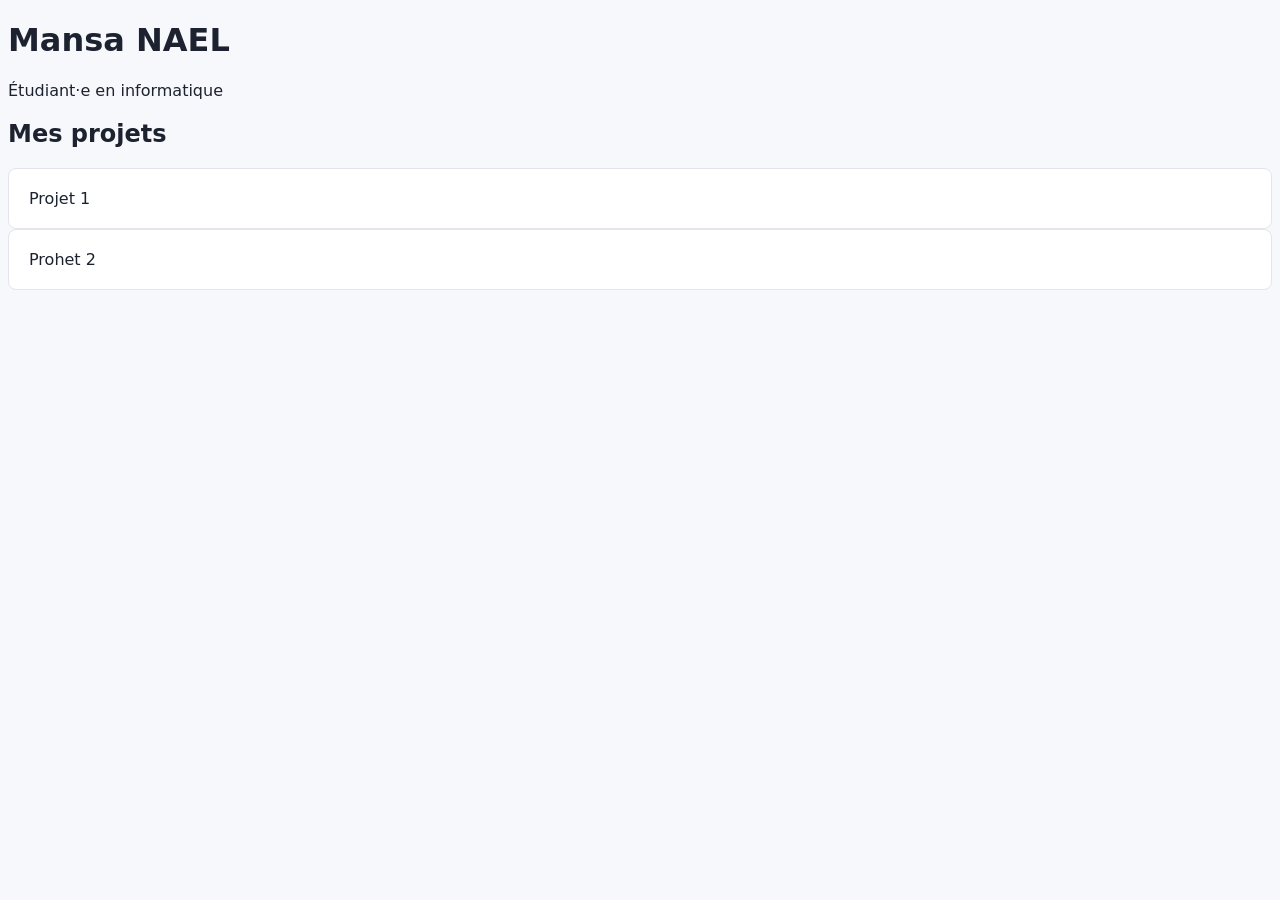
==== index.html @ 035b7094 "Premier commit : portfolio de base" ====
<!DOCTYPE html>
<html lang="fr">
<head>
  <meta charset="UTF-8">
  <title>Portfolio — Mansa NAEL</title>
  <link rel="stylesheet" href="style.css">
</head>
<body>
  <header>
    <h1>Mansa NAEL</h1>
    <p>Étudiant·e en informatique</p>
  </header>
  <main>
    <section id="projets">
      <h2>Mes projets</h2>
      <div class="carte">Projet 1</div>
      <div class="carte">Prohet 2</div>
    </section>
  </main>
  <script src="script.js"></script>
</body>
</html>
---- style.css ----
:root {
  --couleur-fond: #f7f8fb;
  --couleur-texte: #1c2230;
  --couleur-accent: #14b8a6;
}

body {
  font-family: system-ui, sans-serif;
  background: var(--couleur-fond);
  color: var(--couleur-texte);
}

.carte {
  background: white;
  border: 1px solid #e2e5ec;
  border-radius: 8px;
  padding: 1.25rem;
}
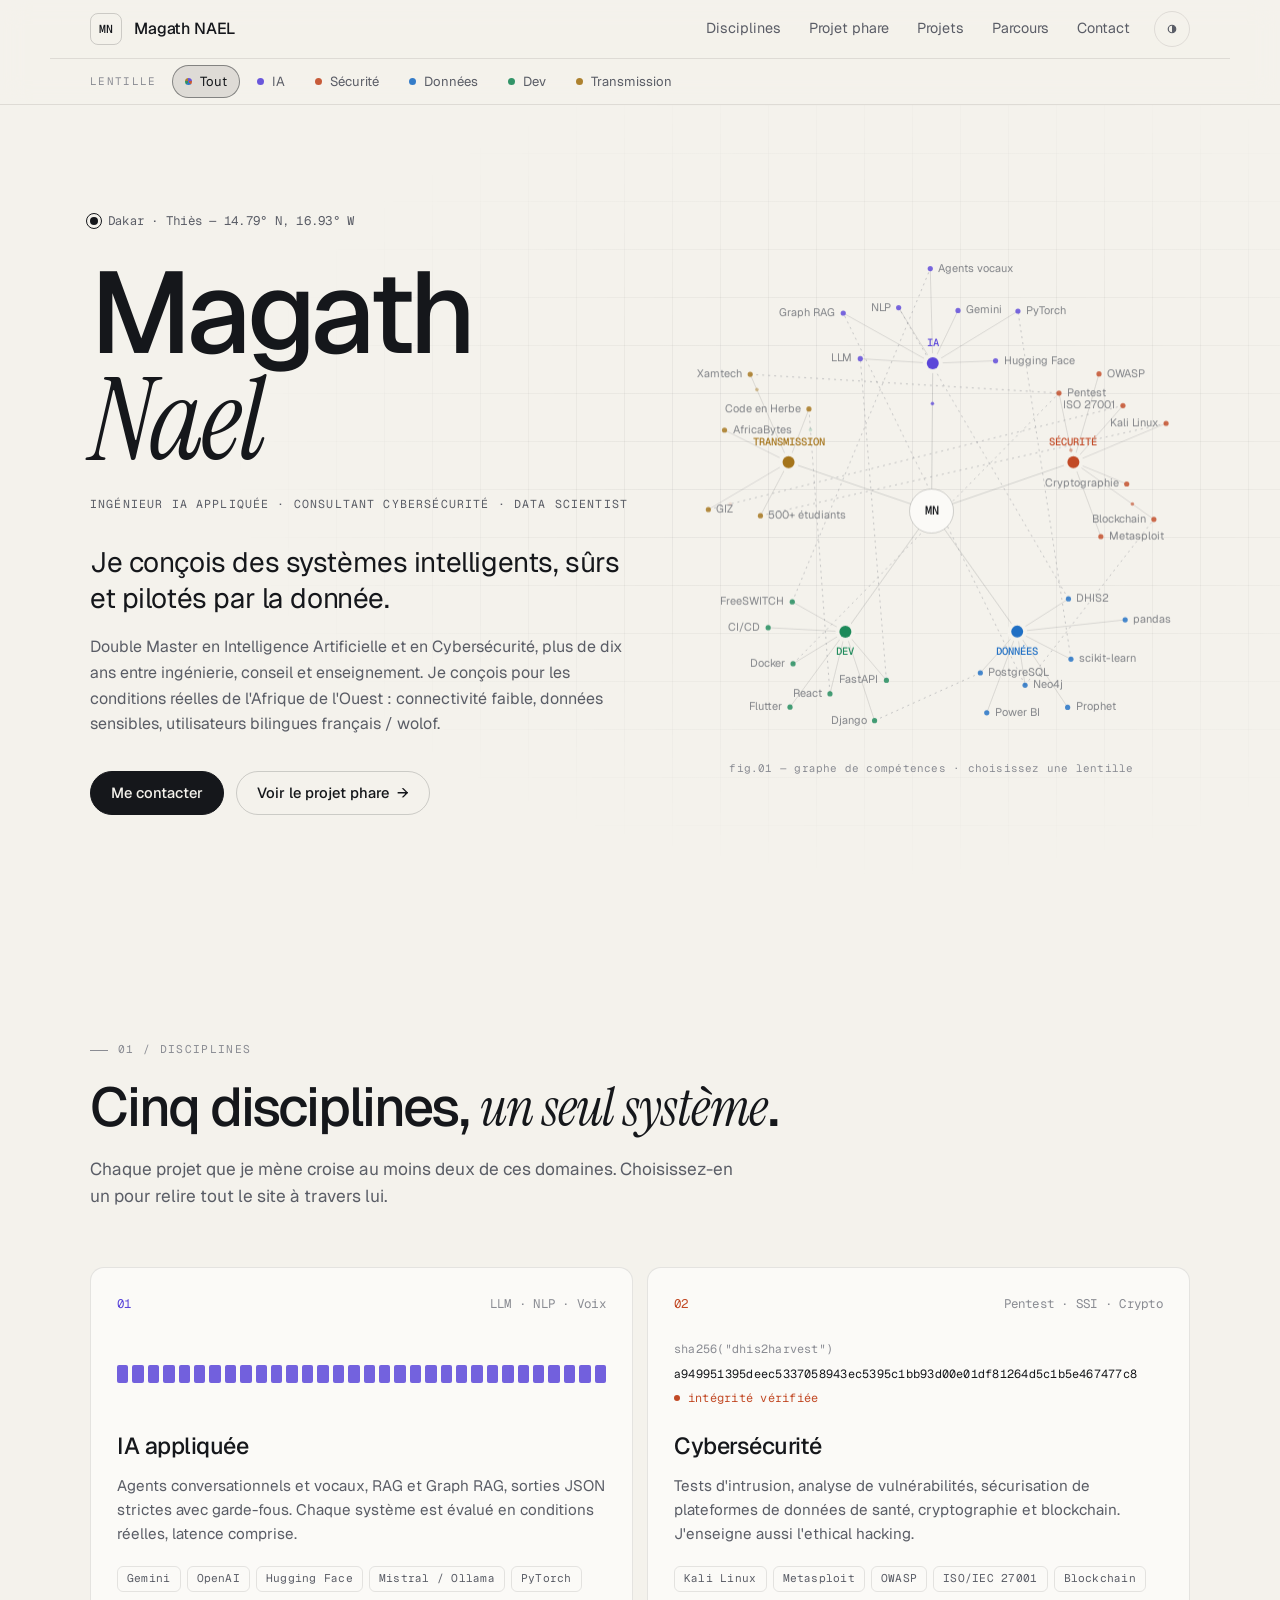
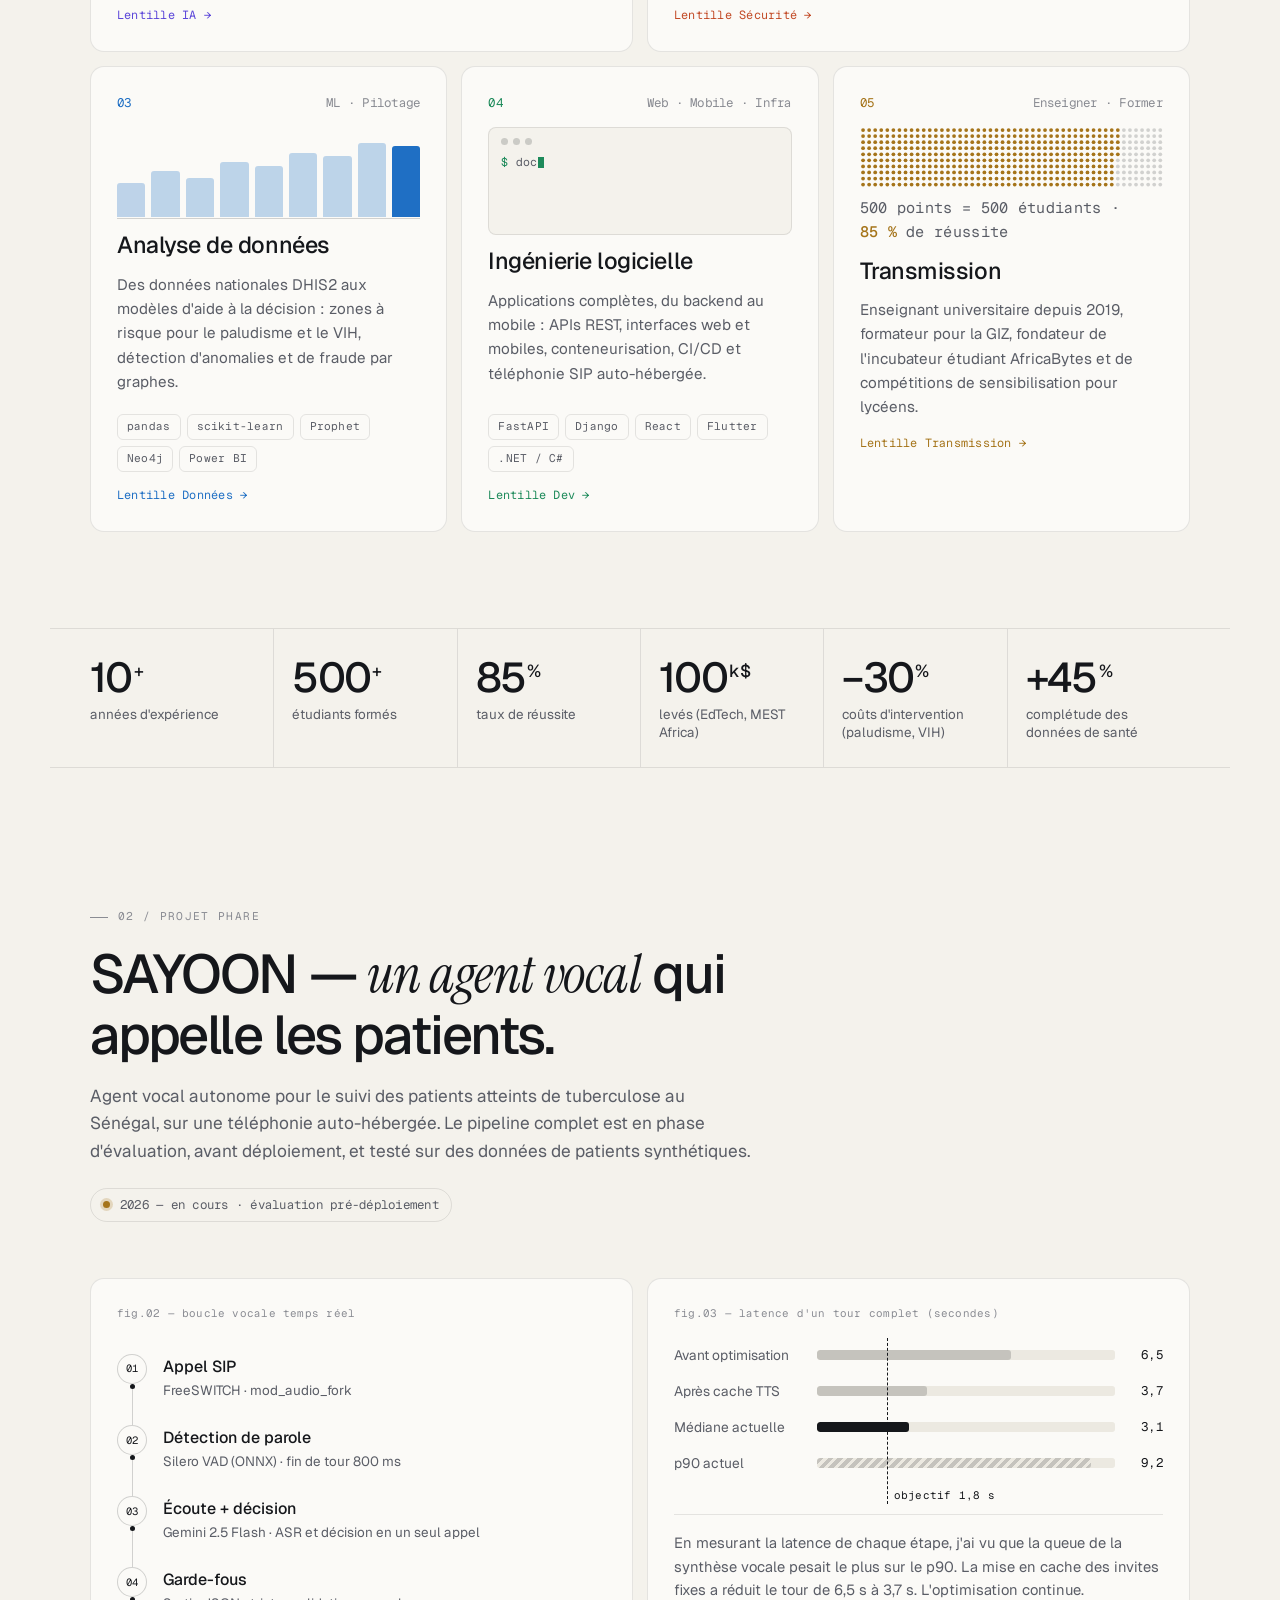
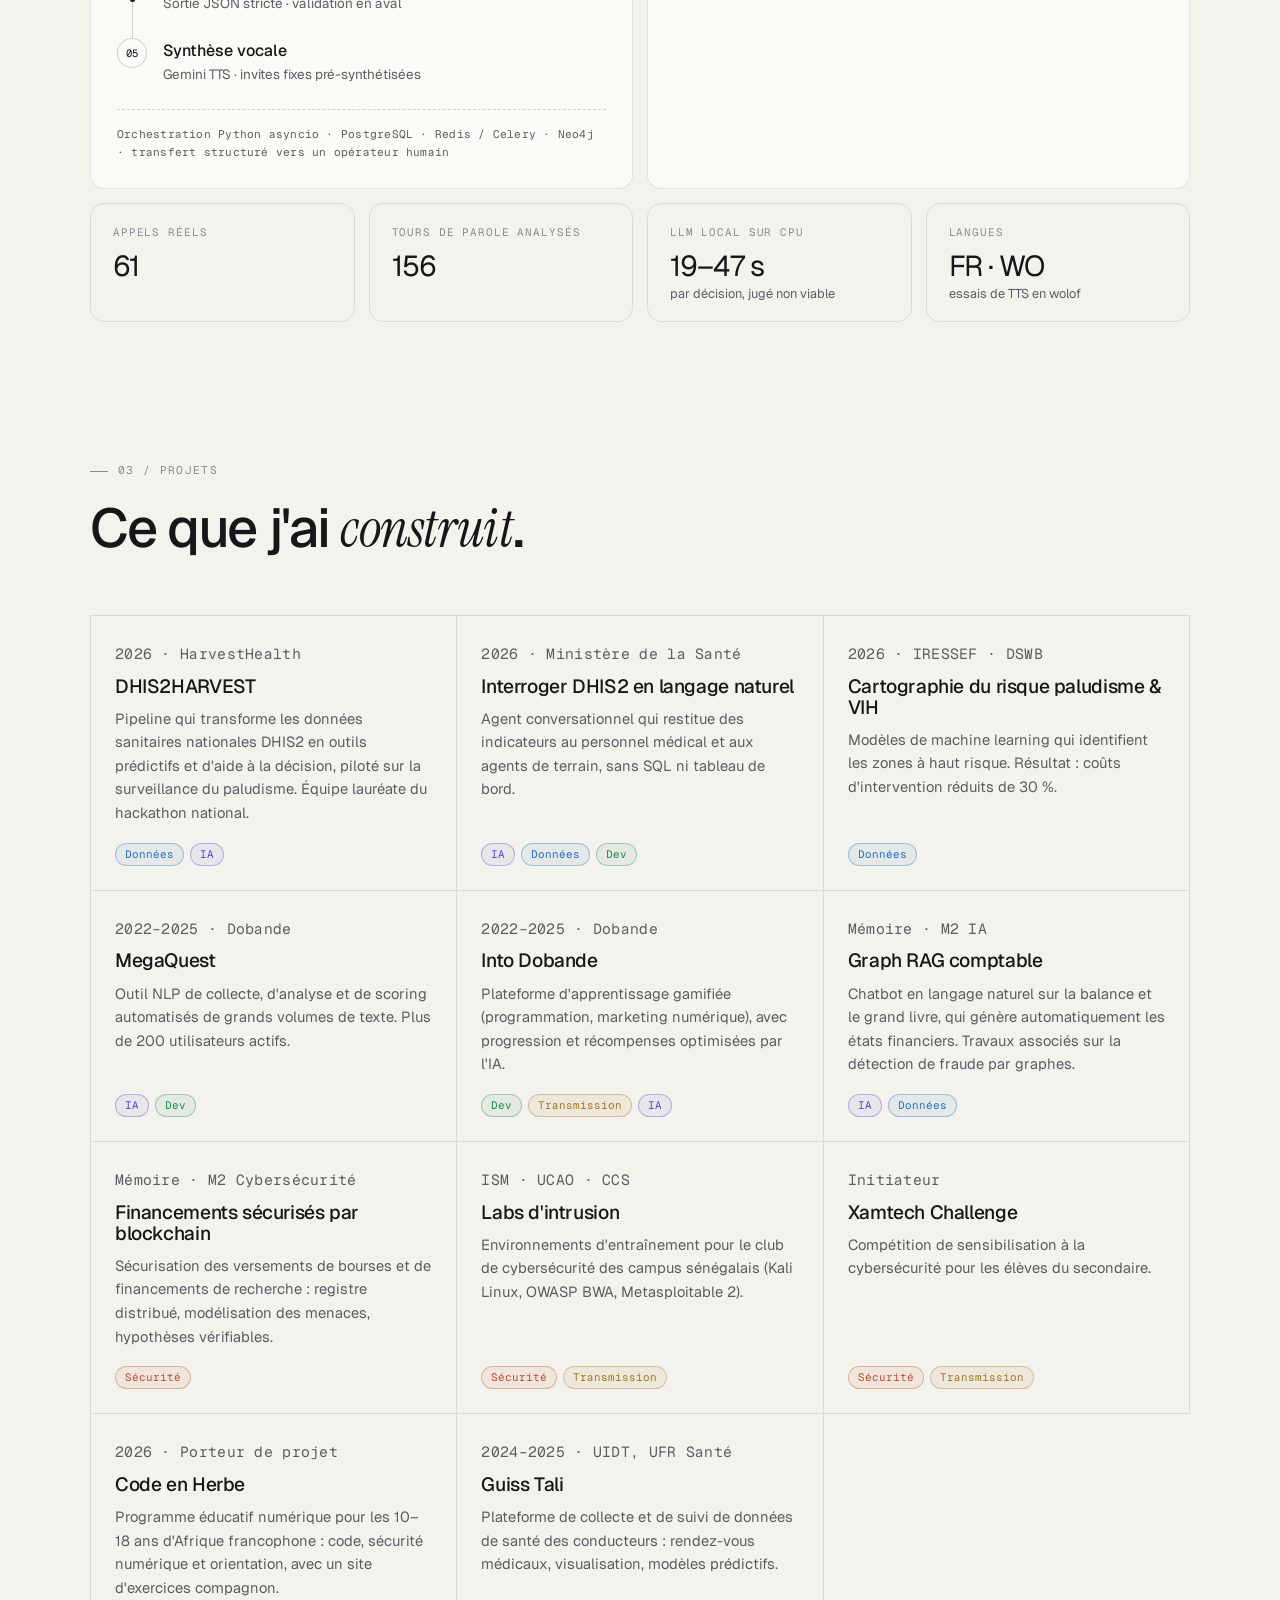
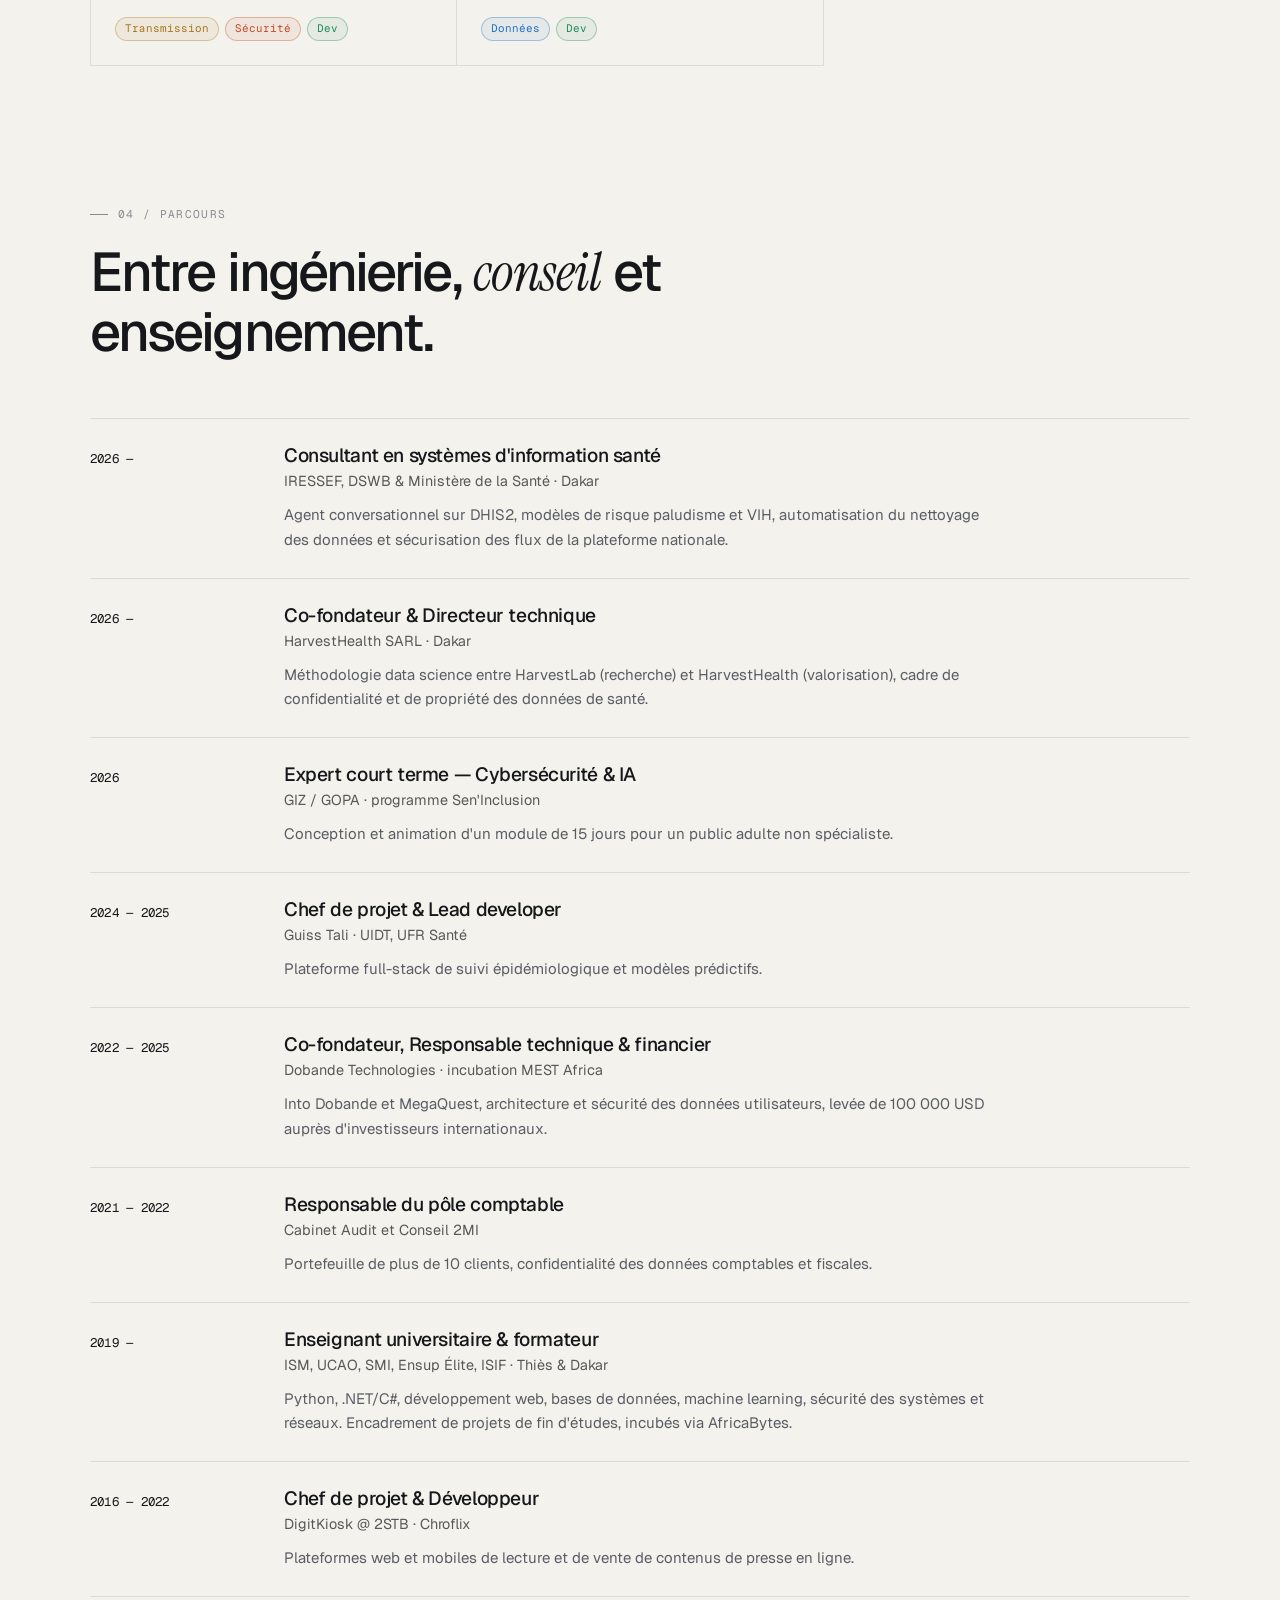
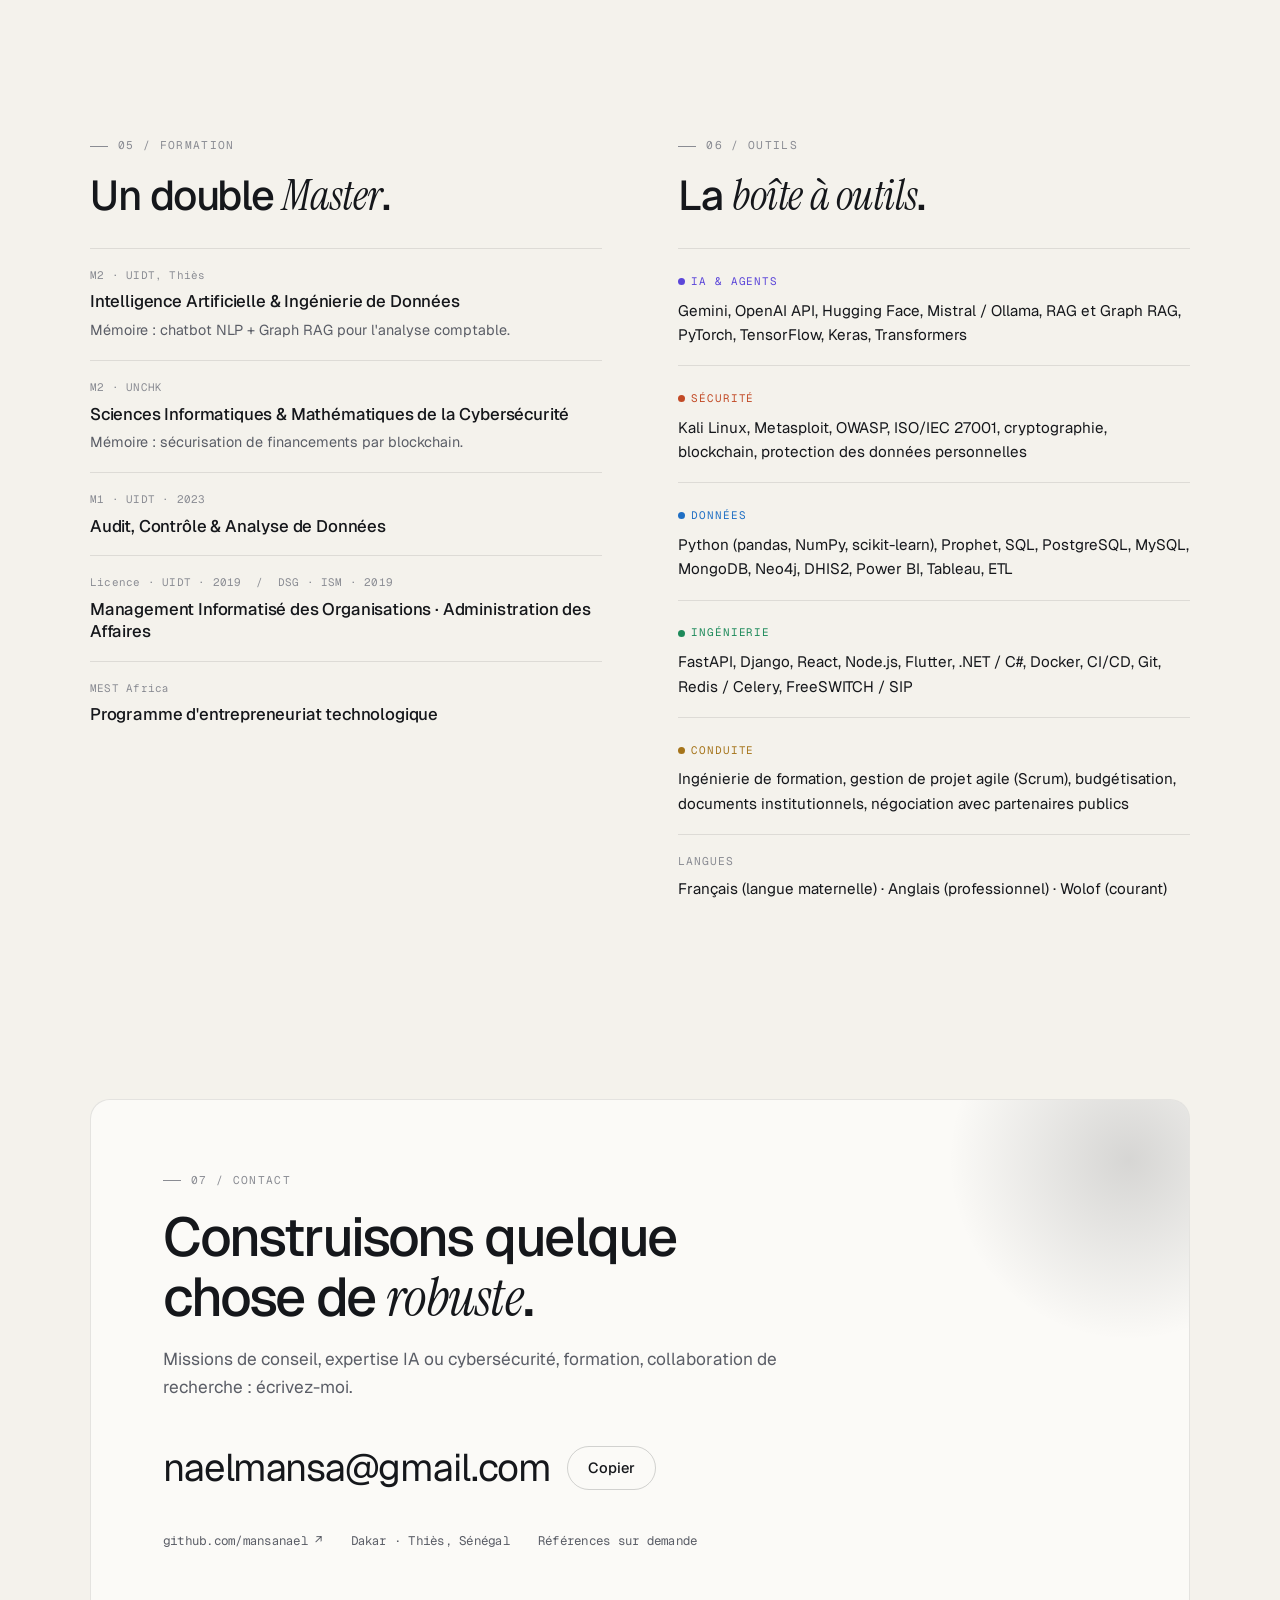
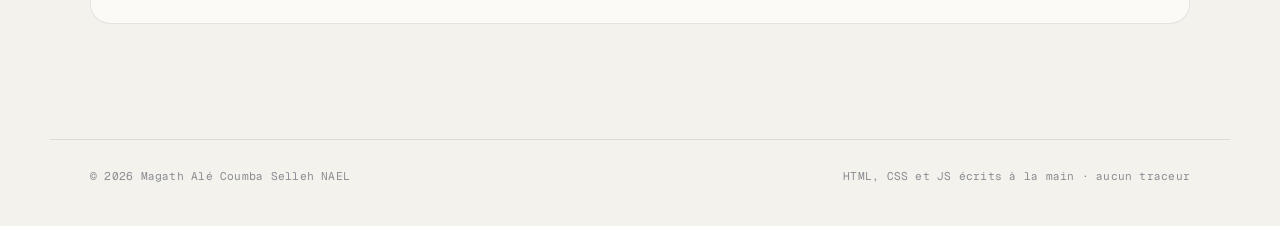
==== commit 418853b7: "Refonte du portfolio : site professionnel IA, cybersécurité et données - Sélecteur de « lentille » p" ====
--- a/index.html
+++ b/index.html
@@ -1,22 +1,480 @@
 <!DOCTYPE html>
-<html lang="fr">
+<html lang="fr" data-lens="all">
 <head>
   <meta charset="UTF-8">
-  <title>Portfolio — Mansa NAEL</title>
+  <meta name="viewport" content="width=device-width, initial-scale=1">
+  <title>Magath NAEL — IA, Cybersécurité & Données</title>
+  <meta name="description" content="Magath NAEL — Ingénieur IA appliquée, consultant cybersécurité et data scientist. Dakar / Thiès, Sénégal.">
+  <meta name="theme-color" content="#0b0c0e">
+  <link rel="icon" href="data:image/svg+xml,%3Csvg xmlns='http://www.w3.org/2000/svg' viewBox='0 0 32 32'%3E%3Crect width='32' height='32' rx='7' fill='%230b0c0e'/%3E%3Ctext x='16' y='21' text-anchor='middle' font-family='monospace' font-size='13' font-weight='600' fill='%23e9e7e2'%3EMN%3C/text%3E%3C/svg%3E">
+  <link rel="preconnect" href="https://fonts.googleapis.com">
+  <link rel="preconnect" href="https://fonts.gstatic.com" crossorigin>
+  <link href="https://fonts.googleapis.com/css2?family=Geist:wght@300..700&family=Geist+Mono:wght@400;500&family=Instrument+Serif:ital@0;1&display=swap" rel="stylesheet">
   <link rel="stylesheet" href="style.css">
+  <script>
+    document.documentElement.classList.add('js');
+    try {
+      var t = localStorage.getItem('theme');
+      if (t) document.documentElement.setAttribute('data-theme', t);
+    } catch (e) {}
+  </script>
 </head>
 <body>
-  <header>
-    <h1>Mansa NAEL</h1>
-    <p>Étudiant·e en informatique</p>
+  <a class="skip" href="#main">Aller au contenu</a>
+
+  <!-- ============ EN-TÊTE ============ -->
+  <header class="site-header">
+    <div class="bar wrap">
+      <a class="brand" href="#top" aria-label="Accueil">
+        <span class="brand-mark mono">MN</span>
+        <span class="brand-name">Magath NAEL</span>
+      </a>
+      <nav class="nav-links" aria-label="Navigation principale">
+        <a href="#disciplines">Disciplines</a>
+        <a href="#sayoon">Projet phare</a>
+        <a href="#projets">Projets</a>
+        <a href="#parcours">Parcours</a>
+        <a href="#contact">Contact</a>
+      </nav>
+      <button class="theme-toggle" type="button" aria-label="Changer de thème">
+        <svg viewBox="0 0 24 24" width="18" height="18" aria-hidden="true"><circle cx="12" cy="12" r="5" fill="none" stroke="currentColor" stroke-width="1.6"/><path d="M12 7a5 5 0 0 1 0 10z" fill="currentColor"/></svg>
+      </button>
+    </div>
+    <div class="lens-row wrap">
+      <span class="lens-label mono">Lentille</span>
+      <div class="lens" role="group" aria-label="Lire le site à travers une spécialité">
+        <button type="button" data-set-lens="all" aria-pressed="true"><i></i>Tout</button>
+        <button type="button" data-set-lens="ia" aria-pressed="false"><i></i>IA</button>
+        <button type="button" data-set-lens="secu" aria-pressed="false"><i></i>Sécurité</button>
+        <button type="button" data-set-lens="data" aria-pressed="false"><i></i>Données</button>
+        <button type="button" data-set-lens="dev" aria-pressed="false"><i></i>Dev</button>
+        <button type="button" data-set-lens="edu" aria-pressed="false"><i></i>Transmission</button>
+      </div>
+    </div>
   </header>
-  <main>
-    <section id="projets">
-      <h2>Mes projets</h2>
-      <div class="carte">Projet 1</div>
-      <div class="carte">Prohet 2</div>
+
+  <main id="main">
+
+    <!-- ============ HERO ============ -->
+    <section class="hero wrap" id="top">
+      <div class="hero-text">
+        <p class="eyebrow mono"><span class="pulse" aria-hidden="true"></span>Dakar · Thiès — 14.79° N, 16.93° W</p>
+        <h1 class="hero-name">Magath <em>Nael</em></h1>
+        <p class="hero-role mono">Ingénieur IA appliquée · Consultant cybersécurité · Data scientist</p>
+        <p class="hero-statement" id="statement" aria-live="polite">Je conçois des systèmes intelligents, sûrs et pilotés par la donnée.</p>
+        <p class="hero-sub">Double Master en Intelligence Artificielle et en Cybersécurité, plus de dix ans entre ingénierie, conseil et enseignement. Je conçois pour les conditions réelles de l'Afrique de l'Ouest&nbsp;: connectivité faible, données sensibles, utilisateurs bilingues français&nbsp;/&nbsp;wolof.</p>
+        <div class="hero-cta">
+          <a class="btn btn-primary" href="#contact">Me contacter</a>
+          <a class="btn btn-ghost" href="#sayoon">Voir le projet phare <span aria-hidden="true">→</span></a>
+        </div>
+      </div>
+      <figure class="hero-graph" aria-hidden="true">
+        <canvas id="graph"></canvas>
+        <figcaption class="mono">fig.01 — graphe de compétences · choisissez une lentille</figcaption>
+      </figure>
+    </section>
+
+    <!-- ============ DISCIPLINES ============ -->
+    <section class="section wrap" id="disciplines">
+      <header class="section-head reveal">
+        <p class="section-index mono">01 / Disciplines</p>
+        <h2>Cinq disciplines, <em>un seul système</em>.</h2>
+        <p class="lead">Chaque projet que je mène croise au moins deux de ces domaines. Choisissez-en un pour relire tout le site à travers lui.</p>
+      </header>
+
+      <div class="bento">
+        <article class="card disc disc-ia reveal lensable" data-tags="ia">
+          <div class="disc-top">
+            <span class="disc-num mono">01</span>
+            <span class="disc-kicker mono">LLM · NLP · Voix</span>
+          </div>
+          <div class="viz viz-wave" aria-hidden="true"><span></span><span></span><span></span><span></span><span></span><span></span><span></span><span></span><span></span><span></span><span></span><span></span><span></span><span></span><span></span><span></span><span></span><span></span><span></span><span></span><span></span><span></span><span></span><span></span><span></span><span></span><span></span><span></span><span></span><span></span><span></span><span></span></div>
+          <h3>IA appliquée</h3>
+          <p>Agents conversationnels et vocaux, RAG et Graph RAG, sorties JSON strictes avec garde-fous. Chaque système est évalué en conditions réelles, latence comprise.</p>
+          <ul class="kw mono"><li>Gemini</li><li>OpenAI</li><li>Hugging Face</li><li>Mistral / Ollama</li><li>PyTorch</li></ul>
+          <button class="card-link mono" type="button" data-set-lens="ia">Lentille IA <span aria-hidden="true">→</span></button>
+        </article>
+
+        <article class="card disc disc-secu reveal lensable" data-tags="secu">
+          <div class="disc-top">
+            <span class="disc-num mono">02</span>
+            <span class="disc-kicker mono">Pentest · SSI · Crypto</span>
+          </div>
+          <div class="viz viz-hash mono" aria-hidden="true">
+            <span class="hash-line">sha256</span>
+            <span class="hash-out" id="hash">9f86d081884c7d659a2feaa0c55ad015a3bf4f1b2b0b822cd15d6c15b0f00a08</span>
+            <span class="hash-state"><b></b>intégrité vérifiée</span>
+          </div>
+          <h3>Cybersécurité</h3>
+          <p>Tests d'intrusion, analyse de vulnérabilités, sécurisation de plateformes de données de santé, cryptographie et blockchain. J'enseigne aussi l'ethical hacking.</p>
+          <ul class="kw mono"><li>Kali Linux</li><li>Metasploit</li><li>OWASP</li><li>ISO/IEC 27001</li><li>Blockchain</li></ul>
+          <button class="card-link mono" type="button" data-set-lens="secu">Lentille Sécurité <span aria-hidden="true">→</span></button>
+        </article>
+
+        <article class="card disc disc-data reveal lensable" data-tags="data">
+          <div class="disc-top">
+            <span class="disc-num mono">03</span>
+            <span class="disc-kicker mono">ML · Pilotage</span>
+          </div>
+          <div class="viz viz-bars" aria-hidden="true">
+            <span style="--h:38%"></span><span style="--h:52%"></span><span style="--h:44%"></span><span style="--h:61%"></span><span style="--h:57%"></span><span style="--h:72%"></span><span style="--h:68%"></span><span style="--h:83%"></span><span style="--h:79%" class="hi"></span>
+          </div>
+          <h3>Analyse de données</h3>
+          <p>Des données nationales DHIS2 aux modèles d'aide à la décision&nbsp;: zones à risque pour le paludisme et le VIH, détection d'anomalies et de fraude par graphes.</p>
+          <ul class="kw mono"><li>pandas</li><li>scikit-learn</li><li>Prophet</li><li>Neo4j</li><li>Power BI</li></ul>
+          <button class="card-link mono" type="button" data-set-lens="data">Lentille Données <span aria-hidden="true">→</span></button>
+        </article>
+
+        <article class="card disc disc-dev reveal lensable" data-tags="dev">
+          <div class="disc-top">
+            <span class="disc-num mono">04</span>
+            <span class="disc-kicker mono">Web · Mobile · Infra</span>
+          </div>
+          <div class="viz viz-term mono" aria-hidden="true">
+            <div class="term-dots"><i></i><i></i><i></i></div>
+            <pre id="term"><span class="p">$</span> docker compose up -d
+<span class="ok">✓</span> api      fastapi   :8000
+<span class="ok">✓</span> worker   celery    ready
+<span class="ok">✓</span> db       postgres  healthy</pre>
+          </div>
+          <h3>Ingénierie logicielle</h3>
+          <p>Applications complètes, du backend au mobile&nbsp;: APIs REST, interfaces web et mobiles, conteneurisation, CI/CD et téléphonie SIP auto-hébergée.</p>
+          <ul class="kw mono"><li>FastAPI</li><li>Django</li><li>React</li><li>Flutter</li><li>.NET / C#</li></ul>
+          <button class="card-link mono" type="button" data-set-lens="dev">Lentille Dev <span aria-hidden="true">→</span></button>
+        </article>
+
+        <article class="card disc disc-edu reveal lensable" data-tags="edu">
+          <div class="disc-top">
+            <span class="disc-num mono">05</span>
+            <span class="disc-kicker mono">Enseigner · Former</span>
+          </div>
+          <div class="viz viz-dots" aria-hidden="true"><svg id="dots" viewBox="0 0 250 80" preserveAspectRatio="xMidYMid meet"></svg></div>
+          <p class="viz-caption mono">500 points = 500 étudiants · <b>85&nbsp;%</b> de réussite</p>
+          <h3>Transmission</h3>
+          <p>Enseignant universitaire depuis 2019, formateur pour la GIZ, fondateur de l'incubateur étudiant AfricaBytes et de compétitions de sensibilisation pour lycéens.</p>
+          <button class="card-link mono" type="button" data-set-lens="edu">Lentille Transmission <span aria-hidden="true">→</span></button>
+        </article>
+      </div>
+    </section>
+
+    <!-- ============ CHIFFRES ============ -->
+    <section class="metrics wrap" aria-label="Quelques chiffres">
+      <div class="metric reveal lensable" data-tags="ia data dev edu secu">
+        <span class="metric-v">10<sup>+</sup></span><span class="metric-l">années d'expérience</span>
+      </div>
+      <div class="metric reveal lensable" data-tags="edu">
+        <span class="metric-v">500<sup>+</sup></span><span class="metric-l">étudiants formés</span>
+      </div>
+      <div class="metric reveal lensable" data-tags="edu">
+        <span class="metric-v">85<sup>%</sup></span><span class="metric-l">taux de réussite</span>
+      </div>
+      <div class="metric reveal lensable" data-tags="dev ia">
+        <span class="metric-v">100<sup>k$</sup></span><span class="metric-l">levés (EdTech, MEST Africa)</span>
+      </div>
+      <div class="metric reveal lensable" data-tags="data">
+        <span class="metric-v">−30<sup>%</sup></span><span class="metric-l">coûts d'intervention (paludisme, VIH)</span>
+      </div>
+      <div class="metric reveal lensable" data-tags="data secu">
+        <span class="metric-v">+45<sup>%</sup></span><span class="metric-l">complétude des données de santé</span>
+      </div>
+    </section>
+
+    <!-- ============ PROJET PHARE ============ -->
+    <section class="section wrap lensable" id="sayoon" data-tags="ia dev data">
+      <header class="section-head reveal">
+        <p class="section-index mono">02 / Projet phare</p>
+        <h2>SAYOON — <em>un agent vocal</em> qui appelle les patients.</h2>
+        <p class="lead">Agent vocal autonome pour le suivi des patients atteints de tuberculose au Sénégal, sur une téléphonie auto-hébergée. Le pipeline complet est en phase d'évaluation, avant déploiement, et testé sur des données de patients synthétiques.</p>
+        <p class="status mono"><span class="dot"></span>2026 — en cours · évaluation pré-déploiement</p>
+      </header>
+
+      <div class="case">
+        <div class="case-block reveal">
+          <p class="block-title mono">fig.02 — boucle vocale temps réel</p>
+          <ol class="pipeline">
+            <li><span class="mono">01</span><b>Appel SIP</b><small>FreeSWITCH · mod_audio_fork</small></li>
+            <li><span class="mono">02</span><b>Détection de parole</b><small>Silero VAD (ONNX) · fin de tour 800&nbsp;ms</small></li>
+            <li><span class="mono">03</span><b>Écoute + décision</b><small>Gemini 2.5 Flash · ASR et décision en un seul appel</small></li>
+            <li><span class="mono">04</span><b>Garde-fous</b><small>Sortie JSON stricte · validation en aval</small></li>
+            <li><span class="mono">05</span><b>Synthèse vocale</b><small>Gemini TTS · invites fixes pré-synthétisées</small></li>
+          </ol>
+          <p class="pipeline-foot mono">Orchestration Python asyncio · PostgreSQL · Redis / Celery · Neo4j · transfert structuré vers un opérateur humain</p>
+        </div>
+
+        <div class="case-block reveal">
+          <p class="block-title mono">fig.03 — latence d'un tour complet (secondes)</p>
+          <div class="latency" role="img" aria-label="Latence : 6,5 s avant optimisation, 3,7 s après mise en cache, médiane actuelle 3,1 s, p90 9,2 s, objectif 1,8 s.">
+            <div class="lat-row"><span class="lat-l">Avant optimisation</span><span class="lat-bar"><i style="--w:65%"></i></span><span class="lat-v mono">6,5</span></div>
+            <div class="lat-row"><span class="lat-l">Après cache TTS</span><span class="lat-bar"><i style="--w:37%"></i></span><span class="lat-v mono">3,7</span></div>
+            <div class="lat-row is-accent"><span class="lat-l">Médiane actuelle</span><span class="lat-bar"><i style="--w:31%"></i></span><span class="lat-v mono">3,1</span></div>
+            <div class="lat-row is-muted"><span class="lat-l">p90 actuel</span><span class="lat-bar"><i style="--w:92%"></i></span><span class="lat-v mono">9,2</span></div>
+            <div class="lat-target" style="--x:0.18"><span class="mono">objectif 1,8&nbsp;s</span></div>
+          </div>
+          <p class="note">En mesurant la latence de chaque étape, j'ai vu que la queue de la synthèse vocale pesait le plus sur le p90. La mise en cache des invites fixes a réduit le tour de 6,5&nbsp;s à 3,7&nbsp;s. L'optimisation continue.</p>
+        </div>
+
+        <dl class="case-stats reveal">
+          <div><dt class="mono">appels réels</dt><dd>61</dd></div>
+          <div><dt class="mono">tours de parole analysés</dt><dd>156</dd></div>
+          <div><dt class="mono">LLM local sur CPU</dt><dd>19–47&nbsp;s<small>par décision, jugé non viable</small></dd></div>
+          <div><dt class="mono">langues</dt><dd>FR · WO<small>essais de TTS en wolof</small></dd></div>
+        </dl>
+      </div>
+    </section>
+
+    <!-- ============ PROJETS ============ -->
+    <section class="section wrap" id="projets">
+      <header class="section-head reveal">
+        <p class="section-index mono">03 / Projets</p>
+        <h2>Ce que j'ai <em>construit</em>.</h2>
+      </header>
+
+      <div class="projects">
+        <article class="project reveal lensable" data-tags="data ia">
+          <p class="project-meta mono">2026 · HarvestHealth</p>
+          <h3>DHIS2HARVEST</h3>
+          <p>Pipeline qui transforme les données sanitaires nationales DHIS2 en outils prédictifs et d'aide à la décision, piloté sur la surveillance du paludisme. Équipe lauréate du hackathon national.</p>
+          <ul class="tags"><li data-t="data">Données</li><li data-t="ia">IA</li></ul>
+        </article>
+
+        <article class="project reveal lensable" data-tags="ia data dev">
+          <p class="project-meta mono">2026 · Ministère de la Santé</p>
+          <h3>Interroger DHIS2 en langage naturel</h3>
+          <p>Agent conversationnel qui restitue des indicateurs au personnel médical et aux agents de terrain, sans SQL ni tableau de bord.</p>
+          <ul class="tags"><li data-t="ia">IA</li><li data-t="data">Données</li><li data-t="dev">Dev</li></ul>
+        </article>
+
+        <article class="project reveal lensable" data-tags="data">
+          <p class="project-meta mono">2026 · IRESSEF · DSWB</p>
+          <h3>Cartographie du risque paludisme &amp; VIH</h3>
+          <p>Modèles de machine learning qui identifient les zones à haut risque. Résultat&nbsp;: coûts d'intervention réduits de 30&nbsp;%.</p>
+          <ul class="tags"><li data-t="data">Données</li></ul>
+        </article>
+
+        <article class="project reveal lensable" data-tags="ia dev">
+          <p class="project-meta mono">2022–2025 · Dobande</p>
+          <h3>MegaQuest</h3>
+          <p>Outil NLP de collecte, d'analyse et de scoring automatisés de grands volumes de texte. Plus de 200 utilisateurs actifs.</p>
+          <ul class="tags"><li data-t="ia">IA</li><li data-t="dev">Dev</li></ul>
+        </article>
+
+        <article class="project reveal lensable" data-tags="dev edu ia">
+          <p class="project-meta mono">2022–2025 · Dobande</p>
+          <h3>Into Dobande</h3>
+          <p>Plateforme d'apprentissage gamifiée (programmation, marketing numérique), avec progression et récompenses optimisées par l'IA.</p>
+          <ul class="tags"><li data-t="dev">Dev</li><li data-t="edu">Transmission</li><li data-t="ia">IA</li></ul>
+        </article>
+
+        <article class="project reveal lensable" data-tags="ia data">
+          <p class="project-meta mono">Mémoire · M2 IA</p>
+          <h3>Graph RAG comptable</h3>
+          <p>Chatbot en langage naturel sur la balance et le grand livre, qui génère automatiquement les états financiers. Travaux associés sur la détection de fraude par graphes.</p>
+          <ul class="tags"><li data-t="ia">IA</li><li data-t="data">Données</li></ul>
+        </article>
+
+        <article class="project reveal lensable" data-tags="secu">
+          <p class="project-meta mono">Mémoire · M2 Cybersécurité</p>
+          <h3>Financements sécurisés par blockchain</h3>
+          <p>Sécurisation des versements de bourses et de financements de recherche&nbsp;: registre distribué, modélisation des menaces, hypothèses vérifiables.</p>
+          <ul class="tags"><li data-t="secu">Sécurité</li></ul>
+        </article>
+
+        <article class="project reveal lensable" data-tags="secu edu">
+          <p class="project-meta mono">ISM · UCAO · CCS</p>
+          <h3>Labs d'intrusion</h3>
+          <p>Environnements d'entraînement pour le club de cybersécurité des campus sénégalais (Kali Linux, OWASP BWA, Metasploitable&nbsp;2).</p>
+          <ul class="tags"><li data-t="secu">Sécurité</li><li data-t="edu">Transmission</li></ul>
+        </article>
+
+        <article class="project reveal lensable" data-tags="secu edu">
+          <p class="project-meta mono">Initiateur</p>
+          <h3>Xamtech Challenge</h3>
+          <p>Compétition de sensibilisation à la cybersécurité pour les élèves du secondaire.</p>
+          <ul class="tags"><li data-t="secu">Sécurité</li><li data-t="edu">Transmission</li></ul>
+        </article>
+
+        <article class="project reveal lensable" data-tags="edu secu dev">
+          <p class="project-meta mono">2026 · Porteur de projet</p>
+          <h3>Code en Herbe</h3>
+          <p>Programme éducatif numérique pour les 10–18&nbsp;ans d'Afrique francophone&nbsp;: code, sécurité numérique et orientation, avec un site d'exercices compagnon.</p>
+          <ul class="tags"><li data-t="edu">Transmission</li><li data-t="secu">Sécurité</li><li data-t="dev">Dev</li></ul>
+        </article>
+
+        <article class="project reveal lensable" data-tags="data dev">
+          <p class="project-meta mono">2024–2025 · UIDT, UFR Santé</p>
+          <h3>Guiss Tali</h3>
+          <p>Plateforme de collecte et de suivi de données de santé des conducteurs&nbsp;: rendez-vous médicaux, visualisation, modèles prédictifs.</p>
+          <ul class="tags"><li data-t="data">Données</li><li data-t="dev">Dev</li></ul>
+        </article>
+      </div>
+    </section>
+
+    <!-- ============ PARCOURS ============ -->
+    <section class="section wrap" id="parcours">
+      <header class="section-head reveal">
+        <p class="section-index mono">04 / Parcours</p>
+        <h2>Entre ingénierie, <em>conseil</em> et enseignement.</h2>
+      </header>
+
+      <ol class="timeline">
+        <li class="reveal lensable" data-tags="data ia secu">
+          <span class="tl-date mono">2026 —</span>
+          <div class="tl-body">
+            <h3>Consultant en systèmes d'information santé</h3>
+            <p class="tl-org">IRESSEF, DSWB &amp; Ministère de la Santé · Dakar</p>
+            <p>Agent conversationnel sur DHIS2, modèles de risque paludisme et VIH, automatisation du nettoyage des données et sécurisation des flux de la plateforme nationale.</p>
+          </div>
+        </li>
+        <li class="reveal lensable" data-tags="data dev ia secu">
+          <span class="tl-date mono">2026 —</span>
+          <div class="tl-body">
+            <h3>Co-fondateur &amp; Directeur technique</h3>
+            <p class="tl-org">HarvestHealth SARL · Dakar</p>
+            <p>Méthodologie data science entre HarvestLab (recherche) et HarvestHealth (valorisation), cadre de confidentialité et de propriété des données de santé.</p>
+          </div>
+        </li>
+        <li class="reveal lensable" data-tags="secu ia edu">
+          <span class="tl-date mono">2026</span>
+          <div class="tl-body">
+            <h3>Expert court terme — Cybersécurité &amp; IA</h3>
+            <p class="tl-org">GIZ / GOPA · programme Sen'Inclusion</p>
+            <p>Conception et animation d'un module de 15&nbsp;jours pour un public adulte non spécialiste.</p>
+          </div>
+        </li>
+        <li class="reveal lensable" data-tags="data dev">
+          <span class="tl-date mono">2024 — 2025</span>
+          <div class="tl-body">
+            <h3>Chef de projet &amp; Lead developer</h3>
+            <p class="tl-org">Guiss Tali · UIDT, UFR Santé</p>
+            <p>Plateforme full-stack de suivi épidémiologique et modèles prédictifs.</p>
+          </div>
+        </li>
+        <li class="reveal lensable" data-tags="dev ia edu secu">
+          <span class="tl-date mono">2022 — 2025</span>
+          <div class="tl-body">
+            <h3>Co-fondateur, Responsable technique &amp; financier</h3>
+            <p class="tl-org">Dobande Technologies · incubation MEST Africa</p>
+            <p>Into Dobande et MegaQuest, architecture et sécurité des données utilisateurs, levée de 100&nbsp;000&nbsp;USD auprès d'investisseurs internationaux.</p>
+          </div>
+        </li>
+        <li class="reveal lensable" data-tags="data secu">
+          <span class="tl-date mono">2021 — 2022</span>
+          <div class="tl-body">
+            <h3>Responsable du pôle comptable</h3>
+            <p class="tl-org">Cabinet Audit et Conseil 2MI</p>
+            <p>Portefeuille de plus de 10 clients, confidentialité des données comptables et fiscales.</p>
+          </div>
+        </li>
+        <li class="reveal lensable" data-tags="edu secu dev data ia">
+          <span class="tl-date mono">2019 —</span>
+          <div class="tl-body">
+            <h3>Enseignant universitaire &amp; formateur</h3>
+            <p class="tl-org">ISM, UCAO, SMI, Ensup Élite, ISIF · Thiès &amp; Dakar</p>
+            <p>Python, .NET/C#, développement web, bases de données, machine learning, sécurité des systèmes et réseaux. Encadrement de projets de fin d'études, incubés via AfricaBytes.</p>
+          </div>
+        </li>
+        <li class="reveal lensable" data-tags="dev">
+          <span class="tl-date mono">2016 — 2022</span>
+          <div class="tl-body">
+            <h3>Chef de projet &amp; Développeur</h3>
+            <p class="tl-org">DigitKiosk @ 2STB · Chroflix</p>
+            <p>Plateformes web et mobiles de lecture et de vente de contenus de presse en ligne.</p>
+          </div>
+        </li>
+      </ol>
+    </section>
+
+    <!-- ============ FORMATION & STACK ============ -->
+    <section class="section wrap split" id="formation">
+      <div>
+        <header class="section-head reveal">
+          <p class="section-index mono">05 / Formation</p>
+          <h2>Un double <em>Master</em>.</h2>
+        </header>
+        <ul class="edu-list">
+          <li class="reveal lensable" data-tags="ia data">
+            <p class="mono">M2 · UIDT, Thiès</p>
+            <h3>Intelligence Artificielle &amp; Ingénierie de Données</h3>
+            <p>Mémoire&nbsp;: chatbot NLP + Graph RAG pour l'analyse comptable.</p>
+          </li>
+          <li class="reveal lensable" data-tags="secu">
+            <p class="mono">M2 · UNCHK</p>
+            <h3>Sciences Informatiques &amp; Mathématiques de la Cybersécurité</h3>
+            <p>Mémoire&nbsp;: sécurisation de financements par blockchain.</p>
+          </li>
+          <li class="reveal lensable" data-tags="data">
+            <p class="mono">M1 · UIDT · 2023</p>
+            <h3>Audit, Contrôle &amp; Analyse de Données</h3>
+          </li>
+          <li class="reveal lensable" data-tags="dev data">
+            <p class="mono">Licence · UIDT · 2019 &nbsp;/&nbsp; DSG · ISM · 2019</p>
+            <h3>Management Informatisé des Organisations · Administration des Affaires</h3>
+          </li>
+          <li class="reveal lensable" data-tags="dev ia">
+            <p class="mono">MEST Africa</p>
+            <h3>Programme d'entrepreneuriat technologique</h3>
+          </li>
+        </ul>
+      </div>
+
+      <div>
+        <header class="section-head reveal">
+          <p class="section-index mono">06 / Outils</p>
+          <h2>La <em>boîte à outils</em>.</h2>
+        </header>
+        <div class="stack">
+          <div class="stack-group reveal lensable" data-tags="ia">
+            <p class="stack-title mono" data-t="ia">IA &amp; agents</p>
+            <p>Gemini, OpenAI API, Hugging Face, Mistral / Ollama, RAG et Graph RAG, PyTorch, TensorFlow, Keras, Transformers</p>
+          </div>
+          <div class="stack-group reveal lensable" data-tags="secu">
+            <p class="stack-title mono" data-t="secu">Sécurité</p>
+            <p>Kali Linux, Metasploit, OWASP, ISO/IEC 27001, cryptographie, blockchain, protection des données personnelles</p>
+          </div>
+          <div class="stack-group reveal lensable" data-tags="data">
+            <p class="stack-title mono" data-t="data">Données</p>
+            <p>Python (pandas, NumPy, scikit-learn), Prophet, SQL, PostgreSQL, MySQL, MongoDB, Neo4j, DHIS2, Power BI, Tableau, ETL</p>
+          </div>
+          <div class="stack-group reveal lensable" data-tags="dev">
+            <p class="stack-title mono" data-t="dev">Ingénierie</p>
+            <p>FastAPI, Django, React, Node.js, Flutter, .NET / C#, Docker, CI/CD, Git, Redis / Celery, FreeSWITCH / SIP</p>
+          </div>
+          <div class="stack-group reveal lensable" data-tags="edu">
+            <p class="stack-title mono" data-t="edu">Conduite</p>
+            <p>Ingénierie de formation, gestion de projet agile (Scrum), budgétisation, documents institutionnels, négociation avec partenaires publics</p>
+          </div>
+          <div class="stack-group reveal">
+            <p class="stack-title mono">Langues</p>
+            <p>Français (langue maternelle) · Anglais (professionnel) · Wolof (courant)</p>
+          </div>
+        </div>
+      </div>
+    </section>
+
+    <!-- ============ CONTACT ============ -->
+    <section class="contact wrap" id="contact">
+      <div class="contact-inner reveal">
+        <p class="section-index mono">07 / Contact</p>
+        <h2>Construisons quelque chose de <em>robuste</em>.</h2>
+        <p class="lead">Missions de conseil, expertise IA ou cybersécurité, formation, collaboration de recherche&nbsp;: écrivez-moi.</p>
+        <div class="contact-actions">
+          <a class="contact-mail" href="mailto:naelmansa@gmail.com">naelmansa@gmail.com</a>
+          <button class="btn btn-ghost copy" type="button" data-copy="naelmansa@gmail.com">Copier</button>
+        </div>
+        <ul class="contact-links mono">
+          <li><a href="https://github.com/mansanael" target="_blank" rel="noopener">github.com/mansanael ↗</a></li>
+          <li>Dakar · Thiès, Sénégal</li>
+          <li>Références sur demande</li>
+        </ul>
+      </div>
     </section>
   </main>
+
+  <footer class="site-footer wrap mono">
+    <span>© <span id="year">2026</span> Magath Alé Coumba Selleh NAEL</span>
+    <span>HTML, CSS et JS écrits à la main · aucun traceur</span>
+  </footer>
+
   <script src="script.js"></script>
 </body>
-</html>+</html>
--- a/style.css
+++ b/style.css
@@ -1,18 +1,505 @@
+/* ==========================================================
+   Magath NAEL — portfolio
+   Une couleur par discipline, une « lentille » pour relire le site.
+   ========================================================== */
+
+/* ---------- Jetons : thème clair ---------- */
 :root {
-  --couleur-fond: #f7f8fb;
-  --couleur-texte: #1c2230;
-  --couleur-accent: #14b8a6;
-}
-
+  --bg: #f4f2ec;
+  --bg-2: #ece9e1;
+  --surface: #fbfaf7;
+  --text: #15171b;
+  --muted: #5a5d66;
+  --faint: #8a8c93;
+  --line: rgba(20, 22, 27, 0.10);
+  --line-2: rgba(20, 22, 27, 0.18);
+  --grid: rgba(20, 22, 27, 0.06);
+
+  --c-ia: #5b46d9;
+  --c-secu: #c24a26;
+  --c-data: #1f6fc4;
+  --c-dev: #1d8a5a;
+  --c-edu: #a5741a;
+  --c-all: #15171b;
+
+  --accent: var(--c-all);
+
+  --serif: "Instrument Serif", "Times New Roman", serif;
+  --sans: "Geist", system-ui, -apple-system, "Segoe UI", sans-serif;
+  --mono: "Geist Mono", ui-monospace, "SFMono-Regular", Consolas, monospace;
+
+  --radius: 14px;
+  --maxw: 1180px;
+  --gutter: clamp(16px, 4vw, 40px);
+  --header-h: 104px;
+
+  color-scheme: light;
+}
+
+/* ---------- Jetons : thème sombre ---------- */
+@media (prefers-color-scheme: dark) {
+  :root:not([data-theme="light"]) {
+    --bg: #0b0c0e;
+    --bg-2: #101215;
+    --surface: #13151a;
+    --text: #e9e7e2;
+    --muted: #a0a1a8;
+    --faint: #6e7078;
+    --line: rgba(255, 255, 255, 0.08);
+    --line-2: rgba(255, 255, 255, 0.15);
+    --grid: rgba(255, 255, 255, 0.045);
+
+    --c-ia: #9d8dff;
+    --c-secu: #f08a62;
+    --c-data: #63aef5;
+    --c-dev: #5fd39a;
+    --c-edu: #e2b65a;
+    --c-all: #e9e7e2;
+    color-scheme: dark;
+  }
+}
+:root[data-theme="dark"] {
+  --bg: #0b0c0e;
+  --bg-2: #101215;
+  --surface: #13151a;
+  --text: #e9e7e2;
+  --muted: #a0a1a8;
+  --faint: #6e7078;
+  --line: rgba(255, 255, 255, 0.08);
+  --line-2: rgba(255, 255, 255, 0.15);
+  --grid: rgba(255, 255, 255, 0.045);
+
+  --c-ia: #9d8dff;
+  --c-secu: #f08a62;
+  --c-data: #63aef5;
+  --c-dev: #5fd39a;
+  --c-edu: #e2b65a;
+  --c-all: #e9e7e2;
+  color-scheme: dark;
+}
+
+/* ---------- Lentilles : l'accent suit la discipline ---------- */
+[data-lens="ia"]   { --accent: var(--c-ia); }
+[data-lens="secu"] { --accent: var(--c-secu); }
+[data-lens="data"] { --accent: var(--c-data); }
+[data-lens="dev"]  { --accent: var(--c-dev); }
+[data-lens="edu"]  { --accent: var(--c-edu); }
+
+.lensable { transition: opacity .45s ease, filter .45s ease, border-color .45s ease; }
+[data-lens="ia"]   .lensable:not([data-tags~="ia"]),
+[data-lens="secu"] .lensable:not([data-tags~="secu"]),
+[data-lens="data"] .lensable:not([data-tags~="data"]),
+[data-lens="dev"]  .lensable:not([data-tags~="dev"]),
+[data-lens="edu"]  .lensable:not([data-tags~="edu"]) {
+  opacity: .26;
+  filter: grayscale(1);
+}
+
+/* ---------- Base ---------- */
+*, *::before, *::after { box-sizing: border-box; }
+html { scroll-behavior: smooth; scroll-padding-top: calc(var(--header-h) + 16px); -webkit-text-size-adjust: 100%; }
 body {
-  font-family: system-ui, sans-serif;
-  background: var(--couleur-fond);
-  color: var(--couleur-texte);
-}
-
-.carte {
-  background: white;
-  border: 1px solid #e2e5ec;
-  border-radius: 8px;
-  padding: 1.25rem;
-}+  margin: 0;
+  background: var(--bg);
+  color: var(--text);
+  font-family: var(--sans);
+  font-size: 16px;
+  line-height: 1.6;
+  font-feature-settings: "ss01", "cv11";
+  -webkit-font-smoothing: antialiased;
+  overflow-x: hidden;
+  transition: background-color .3s ease, color .3s ease;
+}
+img, svg, canvas { display: block; max-width: 100%; }
+a { color: inherit; text-decoration: none; }
+h1, h2, h3 { margin: 0; font-weight: 500; letter-spacing: -0.02em; line-height: 1.1; }
+p { margin: 0; }
+ul, ol { margin: 0; padding: 0; list-style: none; }
+button { font: inherit; color: inherit; background: none; border: 0; cursor: pointer; }
+em { font-family: var(--serif); font-style: italic; font-weight: 400; letter-spacing: -0.01em; color: var(--accent); transition: color .45s ease; }
+::selection { background: var(--accent); color: var(--bg); }
+:focus-visible { outline: 2px solid var(--accent); outline-offset: 3px; border-radius: 6px; }
+
+.mono { font-family: var(--mono); font-size: 0.78rem; letter-spacing: 0.02em; }
+.wrap { width: 100%; max-width: var(--maxw); margin-inline: auto; padding-inline: var(--gutter); }
+
+.skip { position: absolute; left: -9999px; top: 8px; z-index: 100; background: var(--text); color: var(--bg); padding: 8px 14px; border-radius: 8px; }
+.skip:focus { left: 16px; }
+
+/* ---------- En-tête ---------- */
+.site-header {
+  position: sticky; top: 0; z-index: 50;
+  background: color-mix(in srgb, var(--bg) 82%, transparent);
+  backdrop-filter: saturate(140%) blur(14px);
+  -webkit-backdrop-filter: saturate(140%) blur(14px);
+  border-bottom: 1px solid var(--line);
+}
+.bar { display: flex; align-items: center; gap: 24px; height: 58px; }
+.brand { display: flex; align-items: center; gap: 12px; margin-right: auto; }
+.brand-mark {
+  display: grid; place-items: center;
+  width: 32px; height: 32px; border-radius: 8px;
+  border: 1px solid var(--line-2);
+  font-weight: 500; font-size: 0.72rem;
+}
+.brand-name { font-weight: 500; letter-spacing: -0.01em; }
+.nav-links { display: flex; gap: 28px; font-size: 0.9rem; color: var(--muted); }
+.nav-links a { position: relative; transition: color .2s; }
+.nav-links a:hover { color: var(--text); }
+.theme-toggle { display: grid; place-items: center; width: 36px; height: 36px; border-radius: 50%; border: 1px solid var(--line); color: var(--muted); transition: color .2s, border-color .2s; }
+.theme-toggle:hover { color: var(--text); border-color: var(--line-2); }
+
+.lens-row { display: flex; align-items: center; gap: 16px; height: 46px; border-top: 1px solid var(--line); }
+.lens-label { color: var(--faint); text-transform: uppercase; letter-spacing: .12em; font-size: .68rem; flex: none; }
+.lens { display: flex; gap: 4px; overflow-x: auto; scrollbar-width: none; min-width: 0; }
+.lens::-webkit-scrollbar { display: none; }
+.lens button {
+  --c: var(--c-all);
+  display: inline-flex; align-items: center; gap: 8px; flex: none;
+  padding: 5px 12px; border-radius: 999px;
+  font-size: .82rem; color: var(--muted);
+  border: 1px solid transparent;
+  transition: color .2s, border-color .2s, background-color .2s;
+}
+.lens button i { width: 7px; height: 7px; border-radius: 50%; background: var(--c); opacity: .9; }
+.lens button[data-set-lens="all"] i { background: conic-gradient(var(--c-ia) 0 20%, var(--c-secu) 0 40%, var(--c-data) 0 60%, var(--c-dev) 0 80%, var(--c-edu) 0); }
+.lens button[data-set-lens="ia"]   { --c: var(--c-ia); }
+.lens button[data-set-lens="secu"] { --c: var(--c-secu); }
+.lens button[data-set-lens="data"] { --c: var(--c-data); }
+.lens button[data-set-lens="dev"]  { --c: var(--c-dev); }
+.lens button[data-set-lens="edu"]  { --c: var(--c-edu); }
+.lens button:hover { color: var(--text); }
+.lens button[aria-pressed="true"] {
+  color: var(--text);
+  border-color: color-mix(in srgb, var(--c) 45%, transparent);
+  background: color-mix(in srgb, var(--c) 10%, transparent);
+}
+
+/* ---------- Boutons ---------- */
+.btn {
+  display: inline-flex; align-items: center; gap: 8px;
+  height: 44px; padding: 0 20px; border-radius: 999px;
+  font-size: .92rem; font-weight: 500;
+  border: 1px solid var(--line-2);
+  transition: background-color .2s, color .2s, border-color .2s, transform .2s;
+}
+.btn:hover { transform: translateY(-1px); }
+.btn-primary { background: var(--text); color: var(--bg); border-color: var(--text); }
+.btn-primary:hover { background: var(--accent); border-color: var(--accent); }
+.btn-ghost:hover { border-color: var(--accent); }
+
+/* ---------- Hero ---------- */
+.hero {
+  position: relative; isolation: isolate;
+  display: grid; grid-template-columns: 1.05fr 1fr; gap: 40px; align-items: center;
+  min-height: min(calc(100svh - var(--header-h)), 860px);
+  padding-block: 64px 48px;
+}
+.hero::before {
+  content: ""; position: absolute; inset: 0 calc(50% - 50vw); z-index: -1;
+  background-image:
+    linear-gradient(var(--grid) 1px, transparent 1px),
+    linear-gradient(90deg, var(--grid) 1px, transparent 1px);
+  background-size: 48px 48px;
+  mask-image: radial-gradient(ellipse 70% 70% at 70% 45%, #000 20%, transparent 75%);
+  -webkit-mask-image: radial-gradient(ellipse 70% 70% at 70% 45%, #000 20%, transparent 75%);
+}
+.eyebrow { display: inline-flex; align-items: center; gap: 10px; color: var(--muted); margin-bottom: 28px; }
+.pulse { position: relative; width: 8px; height: 8px; border-radius: 50%; background: var(--accent); transition: background-color .45s; }
+.pulse::after { content: ""; position: absolute; inset: -4px; border-radius: 50%; border: 1px solid var(--accent); animation: ping 2.4s ease-out infinite; }
+@keyframes ping { from { transform: scale(.6); opacity: .9; } to { transform: scale(2.2); opacity: 0; } }
+
+.hero-name { font-size: clamp(3.2rem, 9vw, 7.2rem); font-weight: 500; letter-spacing: -0.045em; line-height: .92; }
+.hero-name em { letter-spacing: -0.02em; }
+.hero-role { margin-top: 22px; color: var(--muted); text-transform: uppercase; letter-spacing: .1em; font-size: .72rem; }
+.hero-statement {
+  margin-top: 30px; max-width: 30ch;
+  font-size: clamp(1.35rem, 2.4vw, 1.75rem); line-height: 1.3; letter-spacing: -0.015em;
+  min-height: 2.6em;
+}
+.hero-statement .scr { color: var(--accent); font-family: var(--mono); font-size: .86em; }
+.hero-sub { margin-top: 18px; max-width: 52ch; color: var(--muted); }
+.hero-cta { display: flex; flex-wrap: wrap; gap: 12px; margin-top: 34px; }
+
+.hero-graph { position: relative; margin: 0; aspect-ratio: 1 / 1; width: 100%; max-height: 620px; }
+.hero-graph canvas { width: 100%; height: 100%; }
+.hero-graph figcaption { position: absolute; left: 0; right: 0; bottom: -8px; text-align: center; color: var(--faint); font-size: .68rem; }
+
+/* ---------- Sections ---------- */
+.section { padding-block: clamp(72px, 11vw, 140px) 0; }
+.section-head { max-width: 760px; margin-bottom: clamp(32px, 5vw, 56px); }
+.section-index { color: var(--faint); text-transform: uppercase; letter-spacing: .12em; font-size: .7rem; margin-bottom: 18px; }
+.section-index::before { content: ""; display: inline-block; width: 18px; height: 1px; background: currentColor; vertical-align: middle; margin-right: 10px; }
+.section h2, .contact h2 { font-size: clamp(2rem, 5vw, 3.4rem); letter-spacing: -0.035em; }
+.lead { margin-top: 18px; color: var(--muted); font-size: 1.08rem; max-width: 60ch; }
+
+/* ---------- Cartes ---------- */
+.card {
+  position: relative;
+  background: var(--surface);
+  border: 1px solid var(--line);
+  border-radius: var(--radius);
+  padding: 26px;
+  transition: border-color .3s, transform .3s, opacity .45s, filter .45s;
+}
+
+.bento { display: grid; grid-template-columns: repeat(6, 1fr); gap: 14px; }
+.disc { grid-column: span 2; display: flex; flex-direction: column; gap: 14px; overflow: hidden; }
+.disc-ia, .disc-secu { grid-column: span 3; }
+.disc { --c: var(--c-all); }
+.disc-ia   { --c: var(--c-ia); }
+.disc-secu { --c: var(--c-secu); }
+.disc-data { --c: var(--c-data); }
+.disc-dev  { --c: var(--c-dev); }
+.disc-edu  { --c: var(--c-edu); }
+.disc::before {
+  content: ""; position: absolute; left: 0; top: 0; height: 2px; width: 0;
+  background: var(--c); transition: width .5s ease;
+}
+.disc:hover { border-color: color-mix(in srgb, var(--c) 40%, var(--line)); }
+.disc:hover::before { width: 100%; }
+[data-lens="ia"] .disc-ia::before, [data-lens="secu"] .disc-secu::before, [data-lens="data"] .disc-data::before,
+[data-lens="dev"] .disc-dev::before, [data-lens="edu"] .disc-edu::before { width: 100%; }
+
+.disc-top { display: flex; justify-content: space-between; color: var(--faint); }
+.disc-num { color: var(--c); }
+.disc h3 { font-size: 1.45rem; }
+.disc p { color: var(--muted); font-size: .95rem; }
+.kw { display: flex; flex-wrap: wrap; gap: 6px; margin-top: auto; padding-top: 6px; }
+.kw li { padding: 3px 9px; border: 1px solid var(--line); border-radius: 6px; color: var(--muted); font-size: .7rem; }
+.card-link { align-self: flex-start; color: var(--c); font-size: .74rem; padding: 0; }
+.card-link::after { content: ""; position: absolute; inset: 0; border-radius: var(--radius); }
+.card-link span { display: inline-block; transition: transform .2s; }
+.disc:hover .card-link span { transform: translateX(4px); }
+
+/* Visuels de discipline */
+.viz { height: 92px; display: flex; align-items: center; color: var(--c); }
+
+.viz-wave { gap: 4px; }
+.viz-wave span {
+  flex: 1; height: 20%; min-width: 2px; border-radius: 2px; background: currentColor; opacity: .85;
+  animation: wave 1.6s ease-in-out infinite;
+}
+.viz-wave span:nth-child(4n+1) { animation-delay: -.2s; }
+.viz-wave span:nth-child(4n+2) { animation-delay: -.6s; }
+.viz-wave span:nth-child(4n+3) { animation-delay: -1s; }
+.viz-wave span:nth-child(5n)   { animation-delay: -1.3s; animation-duration: 1.2s; }
+.viz-wave span:nth-child(n+13):nth-child(-n+20) { animation-duration: 1.1s; }
+@keyframes wave { 0%, 100% { height: 14%; } 50% { height: 92%; } }
+
+.viz-hash { flex-direction: column; align-items: stretch; justify-content: center; gap: 6px; font-size: .74rem; }
+.hash-line { color: var(--faint); }
+.hash-out { color: var(--text); word-break: break-all; line-height: 1.45; }
+.hash-out .x { color: var(--c); }
+.hash-state { display: flex; align-items: center; gap: 8px; color: var(--c); }
+.hash-state b { width: 6px; height: 6px; border-radius: 50%; background: currentColor; }
+
+.viz-bars { gap: 6px; align-items: flex-end; border-bottom: 1px solid var(--line-2); padding-bottom: 1px; }
+.viz-bars span { flex: 1; height: var(--h); background: color-mix(in srgb, currentColor 28%, transparent); border-radius: 3px 3px 0 0; transform-origin: bottom; }
+.viz-bars span.hi { background: currentColor; }
+.js .reveal .viz-bars span { transform: scaleY(0); transition: transform .9s cubic-bezier(.2,.7,.2,1); }
+.js .reveal.in .viz-bars span { transform: scaleY(1); }
+.viz-bars span:nth-child(2) { transition-delay: .05s !important; } .viz-bars span:nth-child(3) { transition-delay: .1s !important; }
+.viz-bars span:nth-child(4) { transition-delay: .15s !important; } .viz-bars span:nth-child(5) { transition-delay: .2s !important; }
+.viz-bars span:nth-child(6) { transition-delay: .25s !important; } .viz-bars span:nth-child(7) { transition-delay: .3s !important; }
+.viz-bars span:nth-child(8) { transition-delay: .35s !important; } .viz-bars span:nth-child(9) { transition-delay: .4s !important; }
+
+.viz-term { flex-direction: column; align-items: stretch; justify-content: flex-start; height: 108px; padding: 10px 12px; border: 1px solid var(--line); border-radius: 8px; background: var(--bg); color: var(--muted); }
+.term-dots { display: flex; gap: 5px; margin-bottom: 8px; }
+.term-dots i { width: 7px; height: 7px; border-radius: 50%; background: var(--line-2); }
+.viz-term pre { margin: 0; font: inherit; font-size: .72rem; line-height: 1.55; white-space: pre; overflow: hidden; }
+.viz-term .p { color: var(--c); }
+.viz-term .ok { color: var(--c); }
+.viz-term .caret { display: inline-block; width: .55em; height: 1em; background: var(--c); vertical-align: -2px; animation: blink 1s steps(1) infinite; }
+@keyframes blink { 50% { opacity: 0; } }
+
+.viz-dots { height: auto; }
+.viz-dots svg { width: 100%; height: auto; }
+.viz-dots circle { fill: var(--line-2); }
+.viz-dots circle.on { fill: var(--c); }
+.viz-caption { color: var(--faint); font-size: .68rem; margin-top: -6px; }
+.viz-caption b { color: var(--c); font-weight: 500; }
+
+/* ---------- Chiffres ---------- */
+.metrics {
+  display: grid; grid-template-columns: repeat(6, 1fr);
+  margin-top: clamp(56px, 8vw, 96px);
+  border-block: 1px solid var(--line);
+}
+.metric { padding: 28px 18px 26px; border-left: 1px solid var(--line); display: flex; flex-direction: column; gap: 6px; }
+.metric:first-child { border-left: 0; padding-left: 0; }
+.metric-v { font-size: clamp(1.9rem, 3.4vw, 2.6rem); letter-spacing: -0.04em; line-height: 1; font-weight: 500; }
+.metric-v sup { font-size: .42em; vertical-align: top; position: relative; top: .25em; margin-left: 2px; color: var(--accent); letter-spacing: 0; transition: color .45s; }
+.metric-l { color: var(--muted); font-size: .84rem; line-height: 1.35; }
+
+/* ---------- Projet phare ---------- */
+.status { display: inline-flex; align-items: center; gap: 10px; margin-top: 22px; padding: 6px 12px; border: 1px solid var(--line); border-radius: 999px; color: var(--muted); }
+.status .dot { width: 7px; height: 7px; border-radius: 50%; background: var(--c-edu); box-shadow: 0 0 0 3px color-mix(in srgb, var(--c-edu) 22%, transparent); }
+
+.case { display: grid; grid-template-columns: 1fr 1fr; gap: 14px; }
+.case-block { background: var(--surface); border: 1px solid var(--line); border-radius: var(--radius); padding: 26px; }
+.block-title { color: var(--faint); font-size: .68rem; margin-bottom: 22px; }
+
+.pipeline { counter-reset: s; display: flex; flex-direction: column; }
+.pipeline li {
+  position: relative; display: grid; grid-template-columns: 34px 1fr; column-gap: 12px;
+  padding: 10px 0 14px;
+}
+.pipeline li span { grid-row: span 2; display: grid; place-items: center; width: 30px; height: 30px; border-radius: 50%; border: 1px solid var(--line-2); font-size: .66rem; color: var(--accent); background: var(--surface); position: relative; z-index: 1; transition: color .45s; }
+.pipeline li:not(:last-child)::before { content: ""; position: absolute; left: 15px; top: 40px; bottom: -10px; width: 1px; background: linear-gradient(var(--line-2), var(--line-2)) ; }
+.pipeline li:not(:last-child)::after {
+  content: ""; position: absolute; left: 13px; top: 40px; width: 5px; height: 5px; border-radius: 50%;
+  background: var(--accent); animation: flow 2.6s linear infinite; transition: background-color .45s;
+}
+.pipeline li:nth-child(2)::after { animation-delay: .52s; }
+.pipeline li:nth-child(3)::after { animation-delay: 1.04s; }
+.pipeline li:nth-child(4)::after { animation-delay: 1.56s; }
+@keyframes flow { 0% { transform: translateY(0); opacity: 0; } 15% { opacity: 1; } 85% { opacity: 1; } 100% { transform: translateY(26px); opacity: 0; } }
+.pipeline b { font-weight: 500; }
+.pipeline small { color: var(--muted); font-size: .84rem; }
+.pipeline-foot { margin-top: 10px; padding-top: 16px; border-top: 1px dashed var(--line-2); color: var(--muted); font-size: .7rem; line-height: 1.6; }
+
+.latency { position: relative; display: flex; flex-direction: column; gap: 14px; padding-bottom: 30px; }
+.lat-row { display: grid; grid-template-columns: 9.5em 1fr 2.6em; align-items: center; gap: 12px; font-size: .86rem; }
+.lat-l { color: var(--muted); }
+.lat-bar { position: relative; height: 10px; border-radius: 3px; background: var(--bg-2); overflow: hidden; }
+.lat-bar i { position: absolute; inset: 0 auto 0 0; width: var(--w); background: var(--line-2); border-radius: 3px; }
+.js .reveal .lat-bar i { width: 0; transition: width 1.1s cubic-bezier(.2,.7,.2,1); }
+.js .reveal.in .lat-bar i { width: var(--w); }
+.lat-row.is-accent .lat-bar i { background: var(--accent); }
+.lat-row.is-muted .lat-bar i { background: repeating-linear-gradient(-45deg, var(--line-2) 0 4px, transparent 4px 7px); }
+.lat-v { text-align: right; color: var(--text); }
+.lat-target {
+  position: absolute; top: -6px; bottom: 0;
+  left: calc(9.5em + 12px + (100% - 9.5em - 2.6em - 24px) * var(--x));
+  border-left: 1px dashed var(--accent);
+}
+.lat-target span { position: absolute; bottom: 0; left: 6px; white-space: nowrap; color: var(--accent); font-size: .68rem; }
+.note { color: var(--muted); font-size: .92rem; margin-top: 10px; padding-top: 16px; border-top: 1px solid var(--line); }
+
+.case-stats { grid-column: 1 / -1; display: grid; grid-template-columns: repeat(4, 1fr); gap: 14px; margin: 0; }
+.case-stats div { padding: 20px 22px; border: 1px solid var(--line); border-radius: var(--radius); }
+.case-stats dt { color: var(--faint); font-size: .68rem; text-transform: uppercase; letter-spacing: .08em; }
+.case-stats dd { margin: 8px 0 0; font-size: 1.8rem; letter-spacing: -0.03em; line-height: 1.1; }
+.case-stats small { display: block; margin-top: 6px; font-size: .8rem; color: var(--muted); letter-spacing: 0; }
+
+/* ---------- Projets ---------- */
+.projects { display: grid; grid-template-columns: repeat(3, 1fr); border-top: 1px solid var(--line); border-left: 1px solid var(--line); }
+.project {
+  position: relative; padding: 26px 24px 24px;
+  border-right: 1px solid var(--line); border-bottom: 1px solid var(--line);
+  display: flex; flex-direction: column; gap: 10px;
+  transition: background-color .3s, opacity .45s, filter .45s;
+}
+.project:hover { background: var(--surface); }
+.project-meta { color: var(--faint); font-size: .68rem; }
+.project h3 { font-size: 1.2rem; letter-spacing: -0.02em; }
+.project p { color: var(--muted); font-size: .92rem; }
+.tags { display: flex; flex-wrap: wrap; gap: 6px; margin-top: auto; padding-top: 8px; }
+.tags li, .stack-title[data-t] {
+  --c: var(--c-all);
+  display: inline-flex; align-items: center; gap: 6px;
+  font-family: var(--mono); font-size: .68rem; color: var(--c);
+}
+.tags li { padding: 2px 9px; border-radius: 999px; border: 1px solid color-mix(in srgb, var(--c) 35%, transparent); background: color-mix(in srgb, var(--c) 7%, transparent); }
+[data-t="ia"]   { --c: var(--c-ia) !important; }
+[data-t="secu"] { --c: var(--c-secu) !important; }
+[data-t="data"] { --c: var(--c-data) !important; }
+[data-t="dev"]  { --c: var(--c-dev) !important; }
+[data-t="edu"]  { --c: var(--c-edu) !important; }
+
+/* ---------- Parcours ---------- */
+.timeline { position: relative; }
+.timeline li {
+  display: grid; grid-template-columns: 170px 1fr; gap: 24px;
+  padding: 26px 0; border-top: 1px solid var(--line);
+}
+.timeline li:last-child { border-bottom: 1px solid var(--line); }
+.tl-date { color: var(--accent); padding-top: 4px; transition: color .45s; }
+.tl-body h3 { font-size: 1.2rem; }
+.tl-org { color: var(--text); opacity: .7; font-size: .9rem; margin-top: 4px; }
+.tl-body p:last-child { color: var(--muted); font-size: .94rem; margin-top: 10px; max-width: 70ch; }
+
+/* ---------- Formation & outils ---------- */
+.split { display: grid; grid-template-columns: 1fr 1fr; gap: clamp(32px, 6vw, 80px); }
+.split .section-head { margin-bottom: 28px; }
+.split h2 { font-size: clamp(1.8rem, 3.6vw, 2.6rem); }
+.edu-list li { padding: 18px 0; border-top: 1px solid var(--line); }
+.edu-list li p.mono { color: var(--faint); font-size: .68rem; }
+.edu-list h3 { font-size: 1.05rem; margin-top: 6px; line-height: 1.35; letter-spacing: -0.01em; }
+.edu-list li p:not(.mono) { color: var(--muted); font-size: .9rem; margin-top: 6px; }
+
+.stack { display: flex; flex-direction: column; }
+.stack-group { padding: 18px 0; border-top: 1px solid var(--line); }
+.stack-title { color: var(--faint); font-family: var(--mono); font-size: .7rem; text-transform: uppercase; letter-spacing: .08em; }
+.stack-title[data-t]::before { content: ""; width: 7px; height: 7px; border-radius: 50%; background: var(--c); }
+.stack-group p:not(.stack-title) { margin-top: 6px; font-size: .95rem; }
+
+/* ---------- Contact ---------- */
+.contact { padding-block: clamp(96px, 14vw, 180px) clamp(64px, 9vw, 120px); }
+.contact-inner { border: 1px solid var(--line); border-radius: calc(var(--radius) + 6px); padding: clamp(28px, 6vw, 72px); background: var(--surface); position: relative; overflow: hidden; }
+.contact-inner::after {
+  content: ""; position: absolute; right: -120px; top: -120px; width: 360px; height: 360px; border-radius: 50%;
+  background: radial-gradient(closest-side, color-mix(in srgb, var(--accent) 16%, transparent), transparent);
+  transition: background .45s; pointer-events: none;
+}
+.contact h2 { max-width: 16ch; }
+.contact-actions { display: flex; flex-wrap: wrap; align-items: center; gap: 16px; margin-top: 36px; }
+.contact-mail {
+  font-size: clamp(1.25rem, 4.4vw, 2.4rem); letter-spacing: -0.03em; overflow-wrap: anywhere;
+  background: linear-gradient(var(--accent), var(--accent)) 0 100% / 0 2px no-repeat;
+  transition: background-size .35s ease;
+}
+.contact-mail:hover { background-size: 100% 2px; }
+.contact-links { display: flex; flex-wrap: wrap; gap: 10px 28px; margin-top: 32px; color: var(--muted); }
+.contact-links a:hover { color: var(--accent); }
+
+/* ---------- Pied de page ---------- */
+.site-footer { display: flex; flex-wrap: wrap; justify-content: space-between; gap: 8px 24px; padding-block: 28px 40px; border-top: 1px solid var(--line); color: var(--faint); font-size: .7rem; }
+
+/* ---------- Apparition au défilement ---------- */
+.js .reveal { opacity: 0; transform: translateY(14px); transition: opacity .7s ease, transform .7s ease, filter .45s ease; }
+.js .reveal.in { opacity: 1; transform: none; }
+.js[data-lens="ia"]   .reveal.in.lensable:not([data-tags~="ia"]),
+.js[data-lens="secu"] .reveal.in.lensable:not([data-tags~="secu"]),
+.js[data-lens="data"] .reveal.in.lensable:not([data-tags~="data"]),
+.js[data-lens="dev"]  .reveal.in.lensable:not([data-tags~="dev"]),
+.js[data-lens="edu"]  .reveal.in.lensable:not([data-tags~="edu"]) { opacity: .26; }
+
+/* ---------- Responsive ---------- */
+@media (max-width: 980px) {
+  .nav-links { display: none; }
+  .hero { grid-template-columns: 1fr; min-height: 0; padding-top: 48px; gap: 12px; }
+  .hero-graph { max-width: 520px; margin-inline: auto; aspect-ratio: 4 / 3; }
+  .bento { grid-template-columns: 1fr 1fr; }
+  .disc, .disc-ia, .disc-secu { grid-column: span 1; }
+  .disc-edu { grid-column: 1 / -1; }
+  .metrics { grid-template-columns: repeat(3, 1fr); }
+  .metric:nth-child(4) { border-left: 0; padding-left: 0; }
+  .metric:nth-child(n+4) { border-top: 1px solid var(--line); }
+  .case { grid-template-columns: 1fr; }
+  .case-stats { grid-template-columns: 1fr 1fr; }
+  .projects { grid-template-columns: 1fr 1fr; }
+  .split { grid-template-columns: 1fr; }
+}
+@media (max-width: 640px) {
+  .brand-name { display: none; }
+  .lens-label { display: none; }
+  .bento { grid-template-columns: 1fr; }
+  .disc-edu { grid-column: auto; }
+  .metrics { grid-template-columns: 1fr 1fr; }
+  .metric { padding: 22px 0 20px 16px; }
+  .metric:nth-child(odd) { border-left: 0; padding-left: 0; }
+  .metric:nth-child(4) { border-left: 1px solid var(--line); padding-left: 16px; }
+  .metric:nth-child(n+3) { border-top: 1px solid var(--line); }
+  .projects { grid-template-columns: 1fr; }
+  .timeline li { grid-template-columns: 1fr; gap: 8px; }
+  .lat-row { grid-template-columns: 7.5em 1fr 2.4em; gap: 10px; font-size: .8rem; }
+  .lat-target { left: calc(7.5em + 10px + (100% - 7.5em - 2.4em - 20px) * var(--x)); }
+  .case-stats dd { font-size: 1.5rem; }
+}
+
+@media (prefers-reduced-motion: reduce) {
+  *, *::before, *::after { animation: none !important; transition-duration: .01ms !important; scroll-behavior: auto !important; }
+  .js .reveal { opacity: 1; transform: none; }
+}
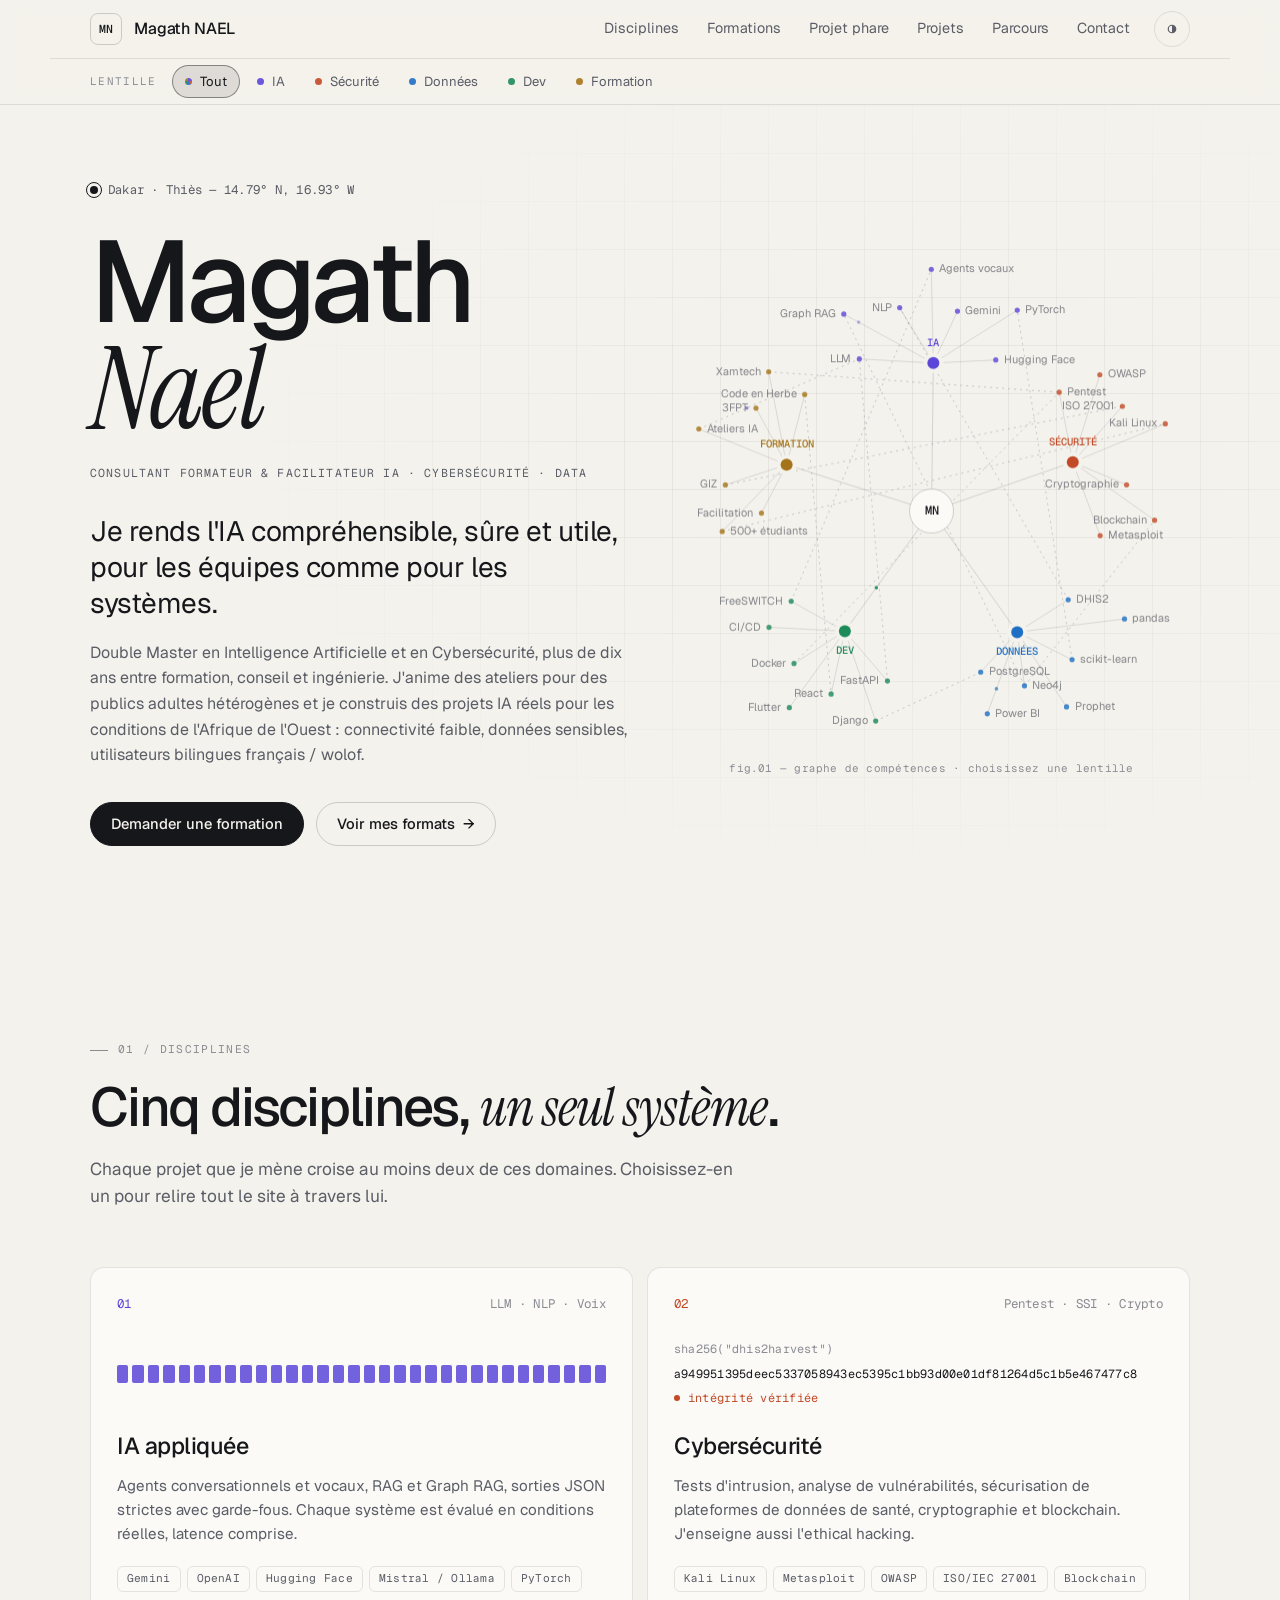
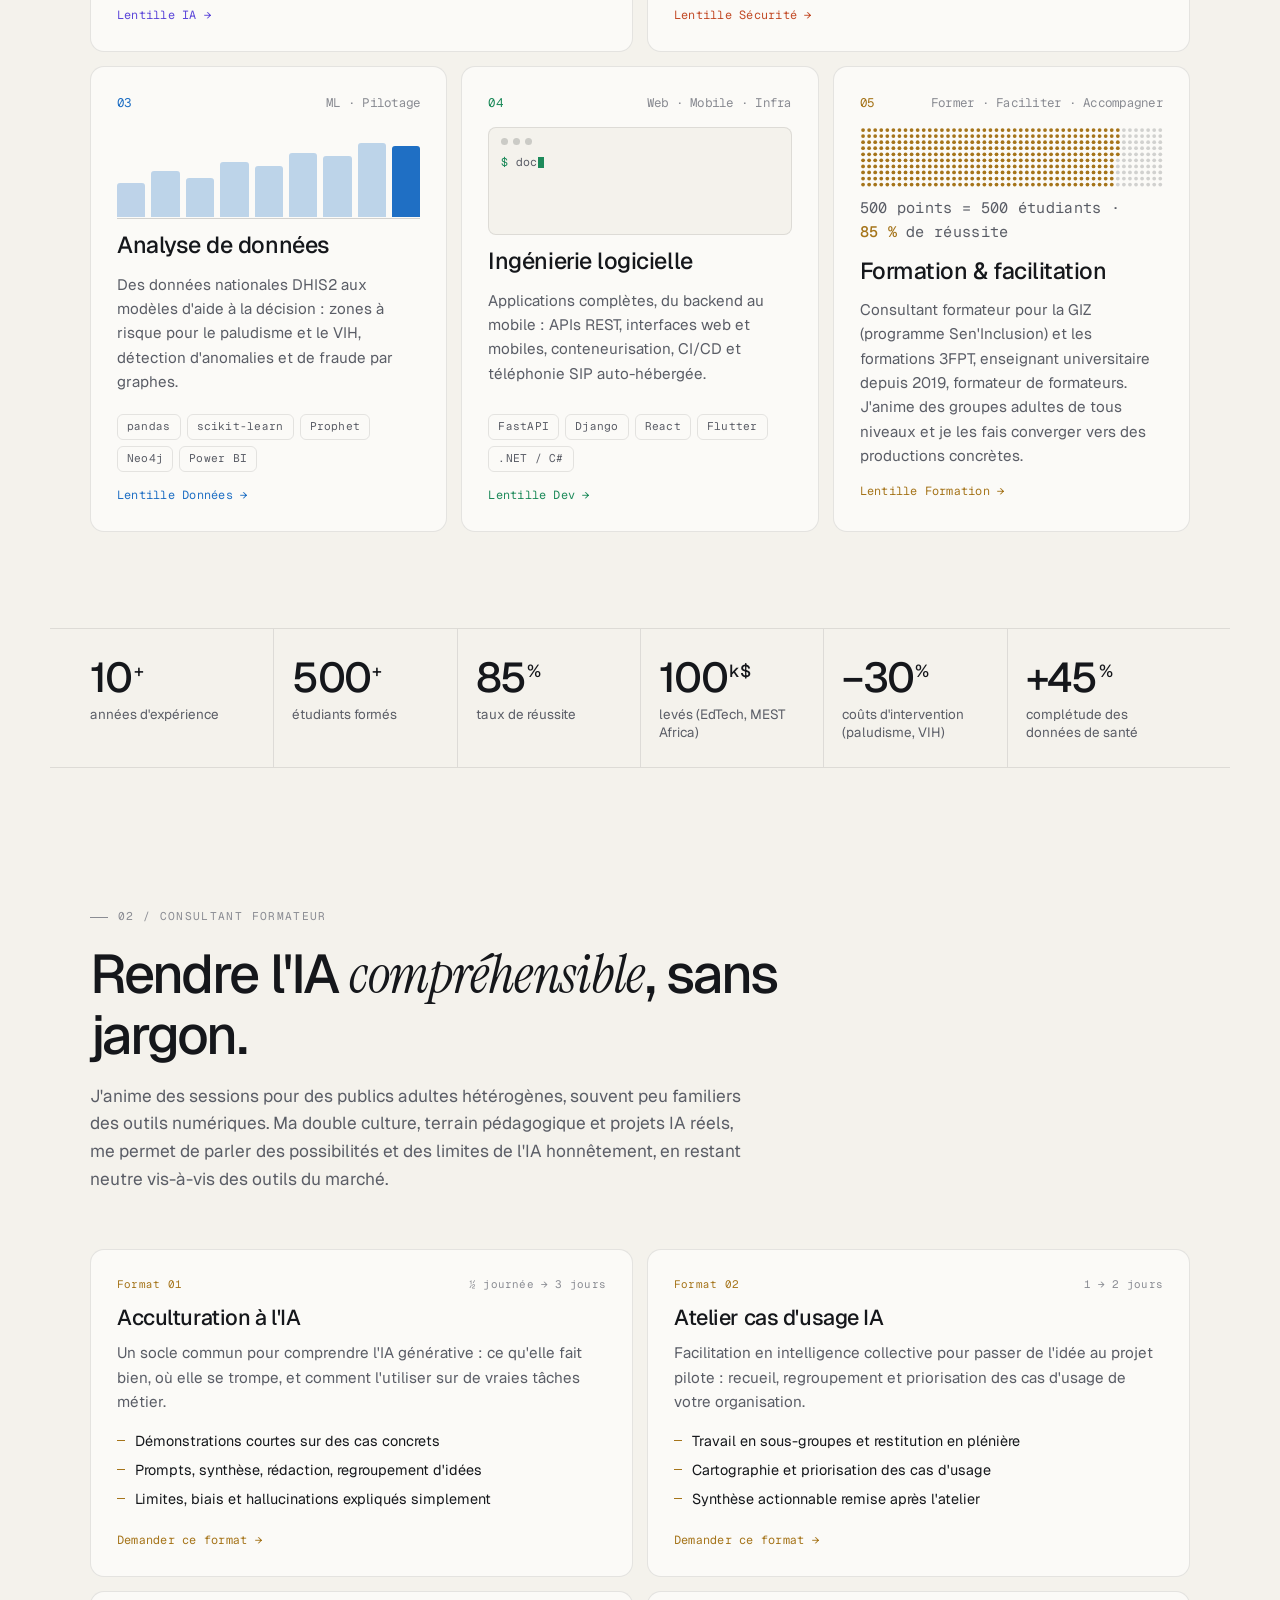
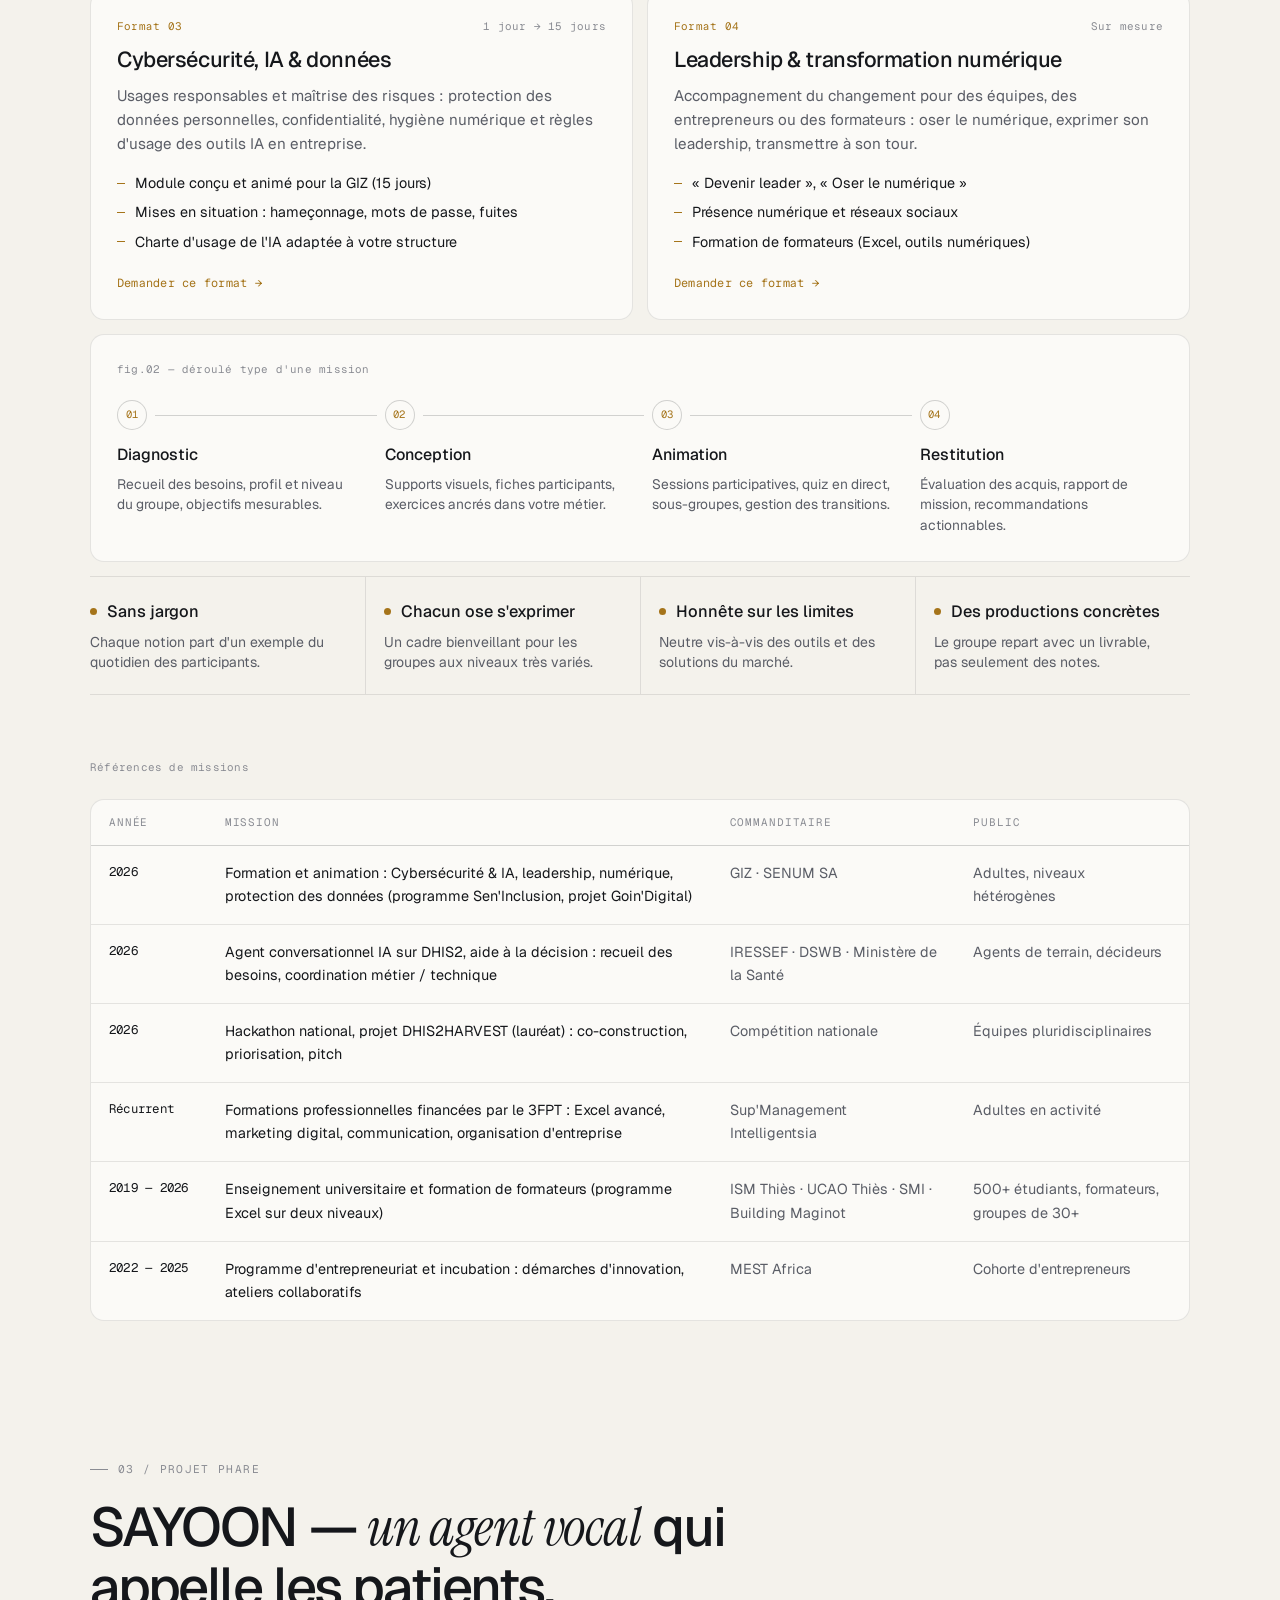
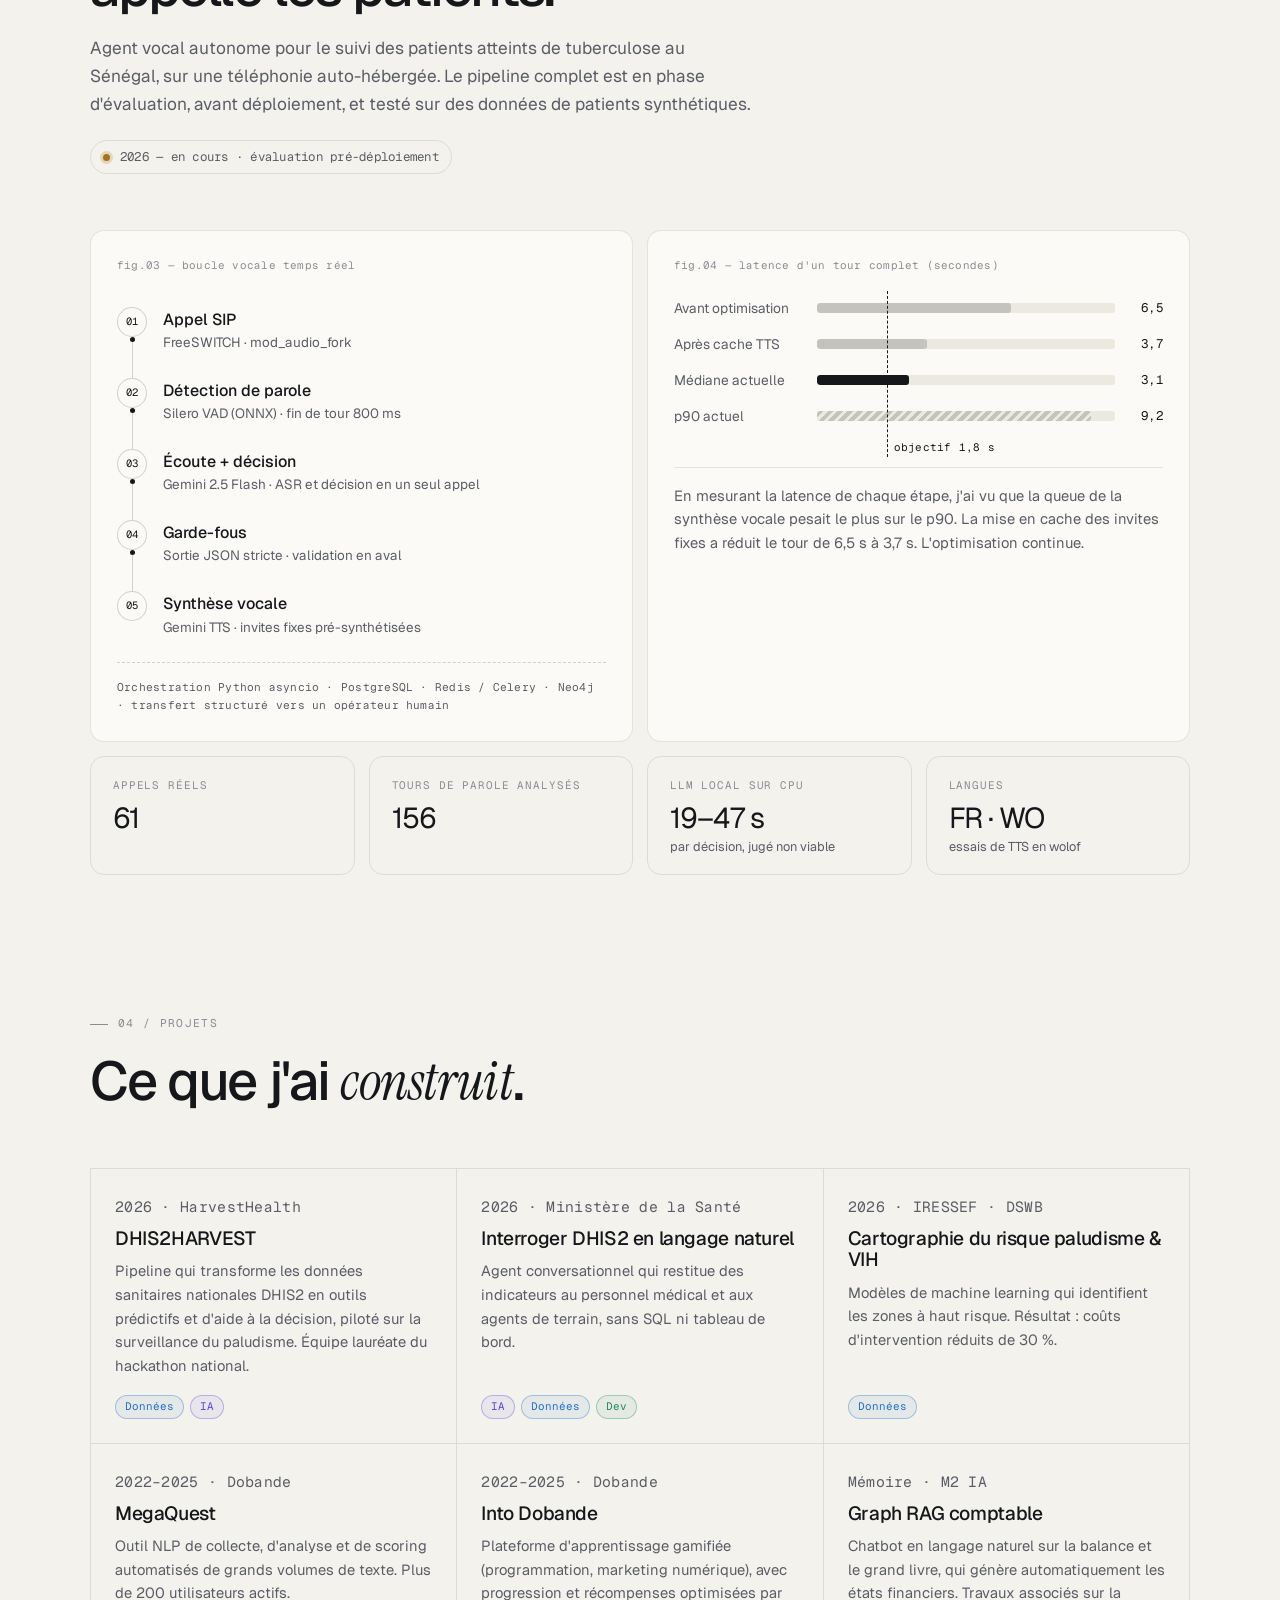
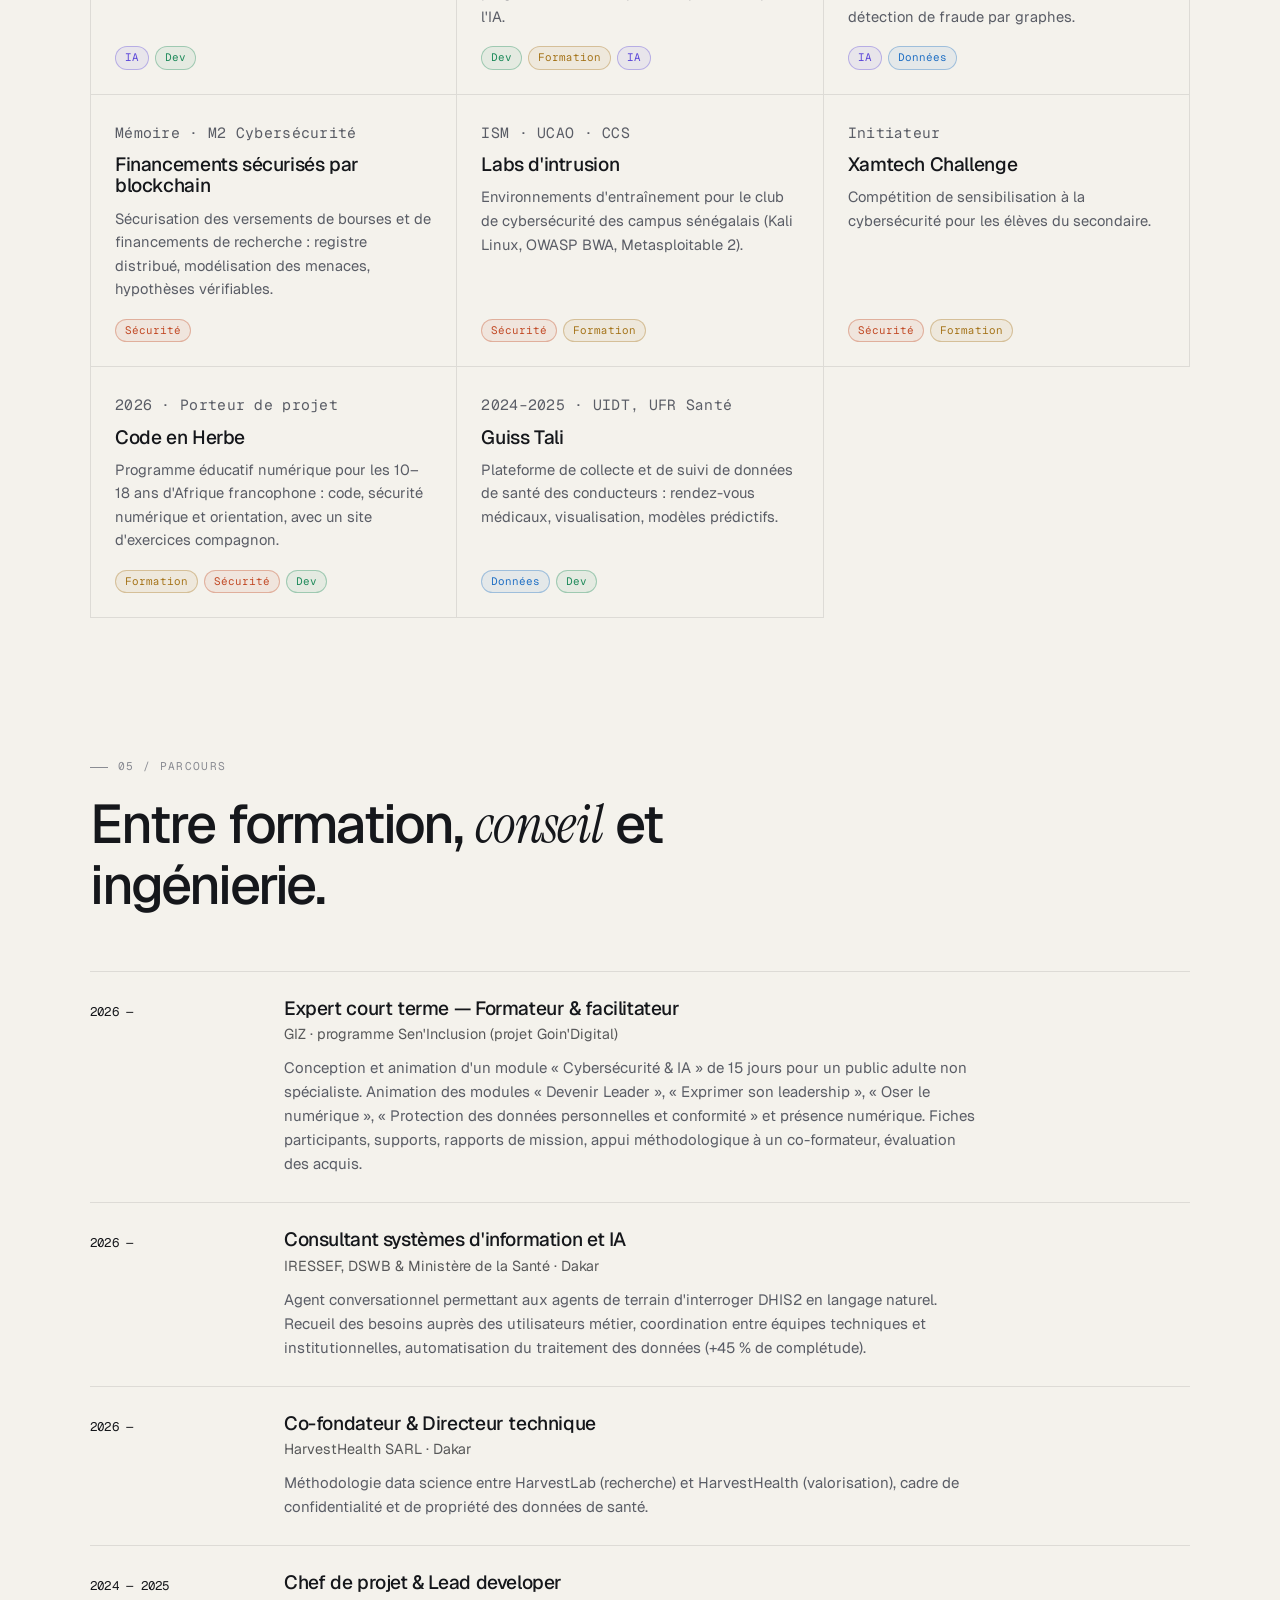
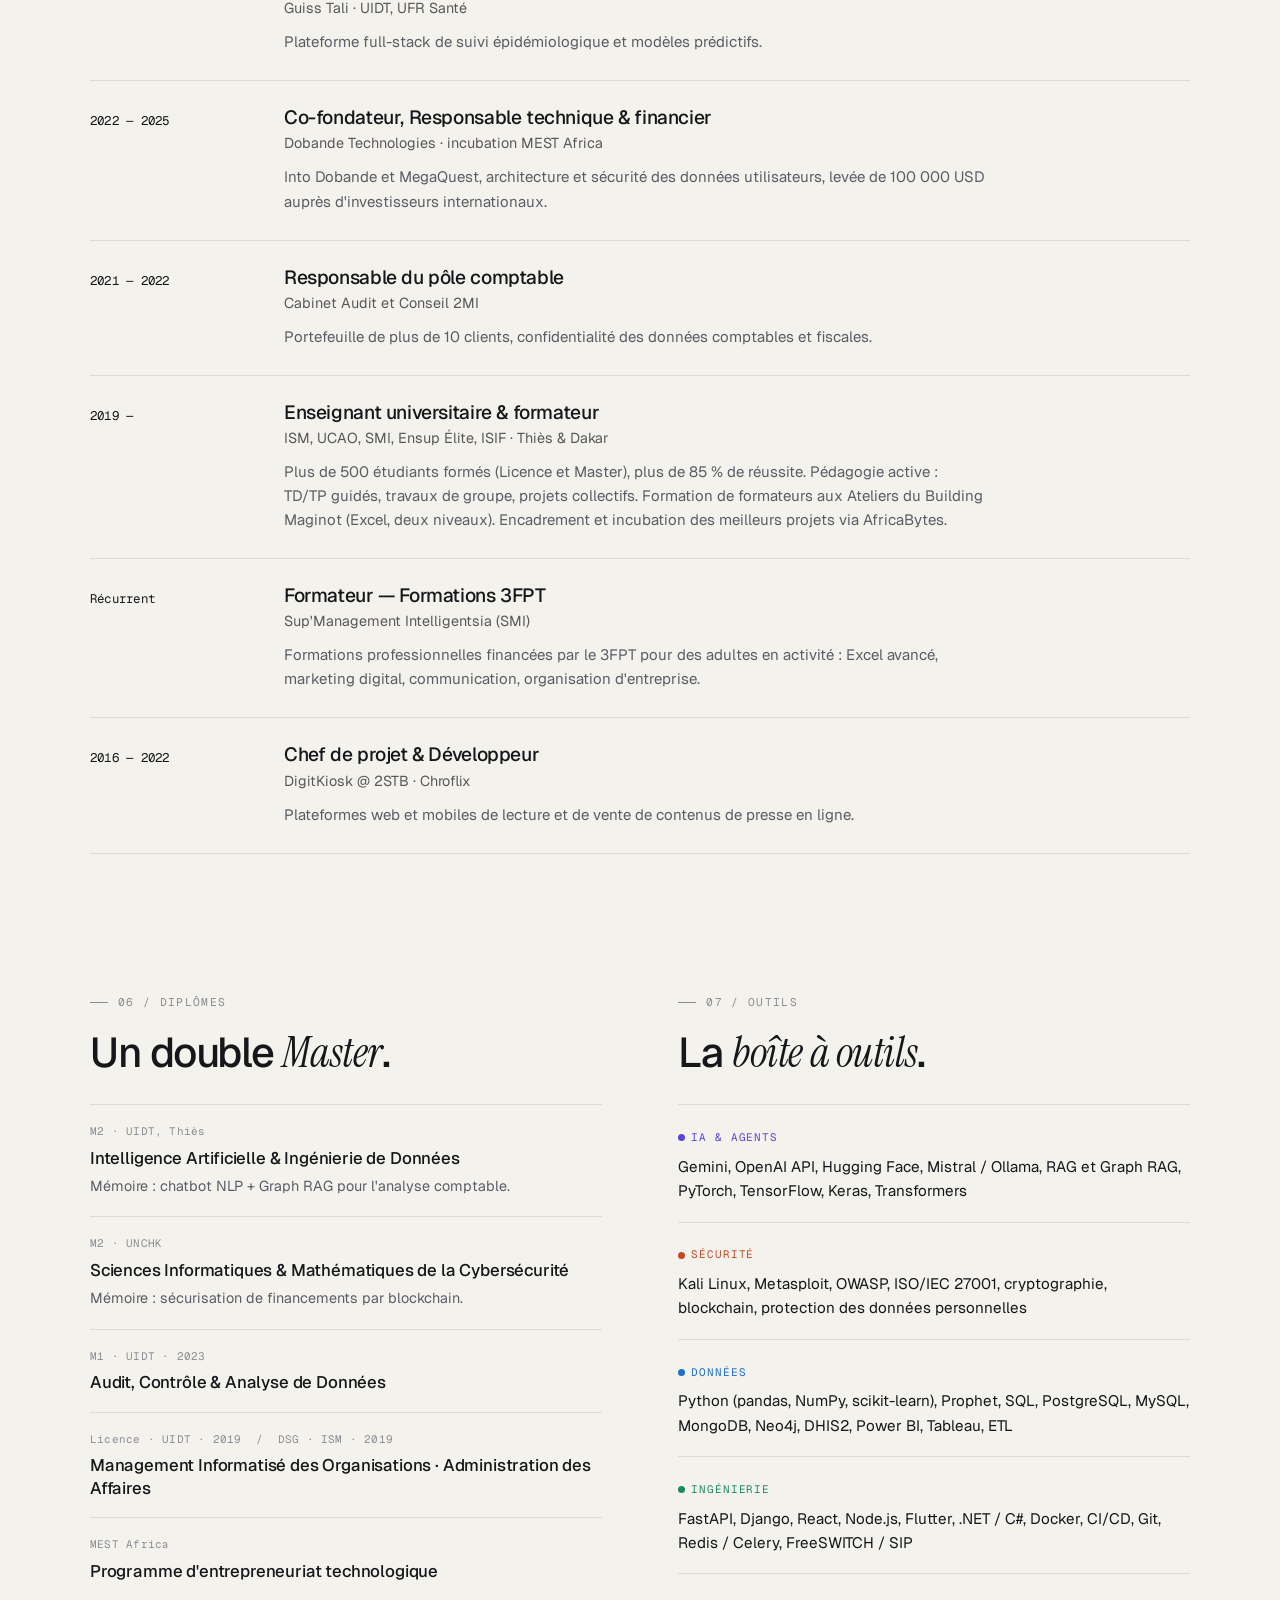
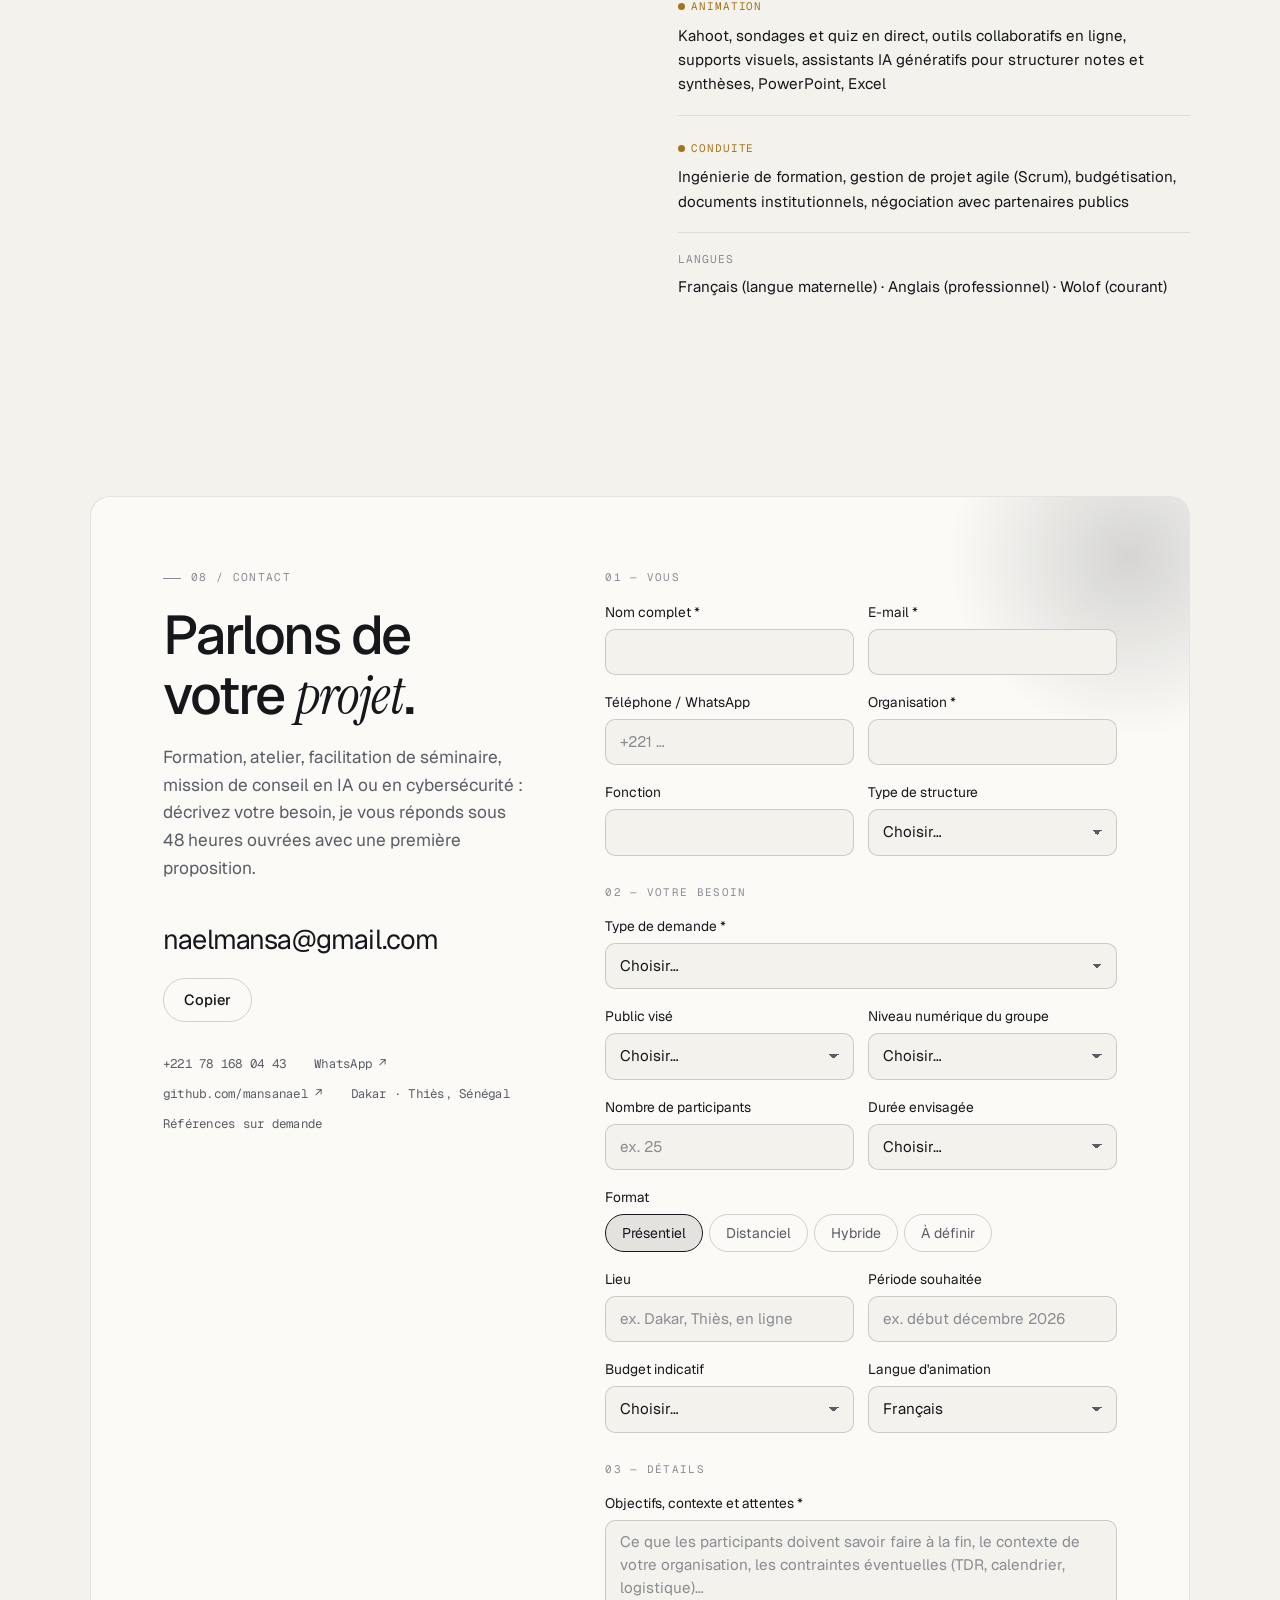
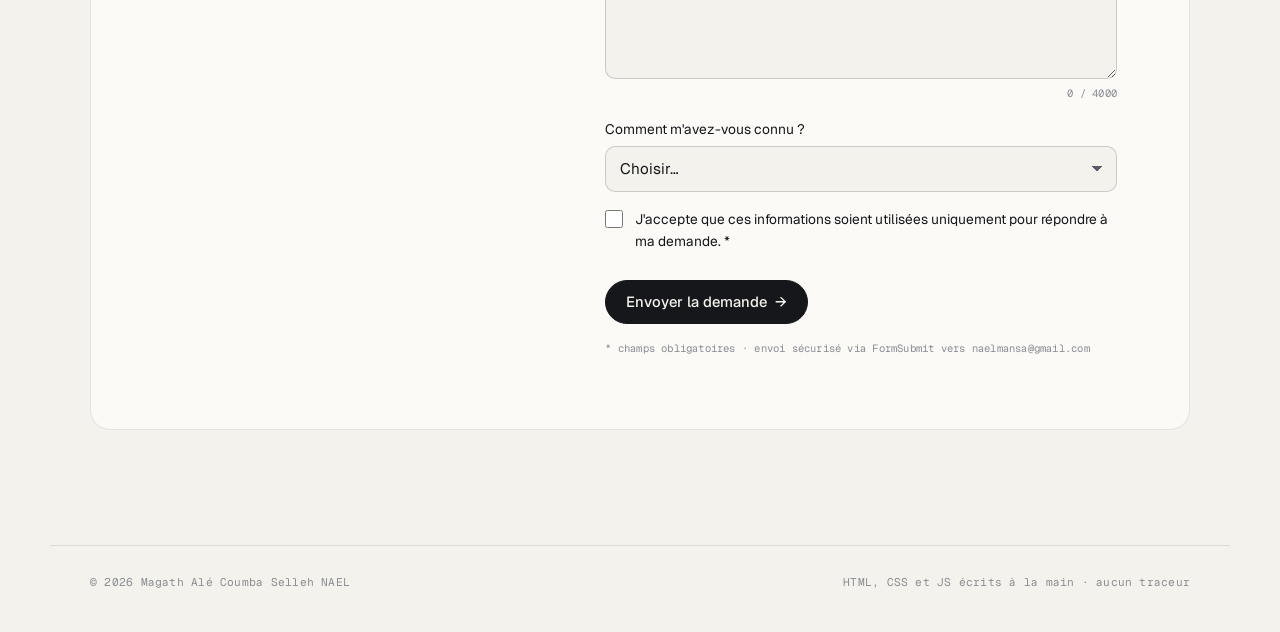
==== commit 2a425fe7: "ajout formation" ====
--- a/index.html
+++ b/index.html
@@ -3,8 +3,8 @@
 <head>
   <meta charset="UTF-8">
   <meta name="viewport" content="width=device-width, initial-scale=1">
-  <title>Magath NAEL — IA, Cybersécurité & Données</title>
-  <meta name="description" content="Magath NAEL — Ingénieur IA appliquée, consultant cybersécurité et data scientist. Dakar / Thiès, Sénégal.">
+  <title>Magath NAEL — Consultant formateur IA, Cybersécurité & Données</title>
+  <meta name="description" content="Magath NAEL — Consultant formateur et facilitateur en intelligence artificielle, cybersécurité et transformation numérique. Ingénieur IA appliquée et data scientist. Dakar / Thiès, Sénégal.">
   <meta name="theme-color" content="#0b0c0e">
   <link rel="icon" href="data:image/svg+xml,%3Csvg xmlns='http://www.w3.org/2000/svg' viewBox='0 0 32 32'%3E%3Crect width='32' height='32' rx='7' fill='%230b0c0e'/%3E%3Ctext x='16' y='21' text-anchor='middle' font-family='monospace' font-size='13' font-weight='600' fill='%23e9e7e2'%3EMN%3C/text%3E%3C/svg%3E">
   <link rel="preconnect" href="https://fonts.googleapis.com">
@@ -31,6 +31,7 @@
       </a>
       <nav class="nav-links" aria-label="Navigation principale">
         <a href="#disciplines">Disciplines</a>
+        <a href="#accompagnement">Formations</a>
         <a href="#sayoon">Projet phare</a>
         <a href="#projets">Projets</a>
         <a href="#parcours">Parcours</a>
@@ -48,7 +49,7 @@
         <button type="button" data-set-lens="secu" aria-pressed="false"><i></i>Sécurité</button>
         <button type="button" data-set-lens="data" aria-pressed="false"><i></i>Données</button>
         <button type="button" data-set-lens="dev" aria-pressed="false"><i></i>Dev</button>
-        <button type="button" data-set-lens="edu" aria-pressed="false"><i></i>Transmission</button>
+        <button type="button" data-set-lens="edu" aria-pressed="false"><i></i>Formation</button>
       </div>
     </div>
   </header>
@@ -60,12 +61,12 @@
       <div class="hero-text">
         <p class="eyebrow mono"><span class="pulse" aria-hidden="true"></span>Dakar · Thiès — 14.79° N, 16.93° W</p>
         <h1 class="hero-name">Magath <em>Nael</em></h1>
-        <p class="hero-role mono">Ingénieur IA appliquée · Consultant cybersécurité · Data scientist</p>
-        <p class="hero-statement" id="statement" aria-live="polite">Je conçois des systèmes intelligents, sûrs et pilotés par la donnée.</p>
-        <p class="hero-sub">Double Master en Intelligence Artificielle et en Cybersécurité, plus de dix ans entre ingénierie, conseil et enseignement. Je conçois pour les conditions réelles de l'Afrique de l'Ouest&nbsp;: connectivité faible, données sensibles, utilisateurs bilingues français&nbsp;/&nbsp;wolof.</p>
+        <p class="hero-role mono">Consultant formateur &amp; facilitateur IA · Cybersécurité · Data</p>
+        <p class="hero-statement" id="statement" aria-live="polite">Je rends l'IA compréhensible, sûre et utile, pour les équipes comme pour les systèmes.</p>
+        <p class="hero-sub">Double Master en Intelligence Artificielle et en Cybersécurité, plus de dix ans entre formation, conseil et ingénierie. J'anime des ateliers pour des publics adultes hétérogènes et je construis des projets IA réels pour les conditions de l'Afrique de l'Ouest&nbsp;: connectivité faible, données sensibles, utilisateurs bilingues français&nbsp;/&nbsp;wolof.</p>
         <div class="hero-cta">
-          <a class="btn btn-primary" href="#contact">Me contacter</a>
-          <a class="btn btn-ghost" href="#sayoon">Voir le projet phare <span aria-hidden="true">→</span></a>
+          <a class="btn btn-primary" href="#contact">Demander une formation</a>
+          <a class="btn btn-ghost" href="#accompagnement">Voir mes formats <span aria-hidden="true">→</span></a>
         </div>
       </div>
       <figure class="hero-graph" aria-hidden="true">
@@ -146,13 +147,13 @@
         <article class="card disc disc-edu reveal lensable" data-tags="edu">
           <div class="disc-top">
             <span class="disc-num mono">05</span>
-            <span class="disc-kicker mono">Enseigner · Former</span>
+            <span class="disc-kicker mono">Former · Faciliter · Accompagner</span>
           </div>
           <div class="viz viz-dots" aria-hidden="true"><svg id="dots" viewBox="0 0 250 80" preserveAspectRatio="xMidYMid meet"></svg></div>
           <p class="viz-caption mono">500 points = 500 étudiants · <b>85&nbsp;%</b> de réussite</p>
-          <h3>Transmission</h3>
-          <p>Enseignant universitaire depuis 2019, formateur pour la GIZ, fondateur de l'incubateur étudiant AfricaBytes et de compétitions de sensibilisation pour lycéens.</p>
-          <button class="card-link mono" type="button" data-set-lens="edu">Lentille Transmission <span aria-hidden="true">→</span></button>
+          <h3>Formation &amp; facilitation</h3>
+          <p>Consultant formateur pour la GIZ (programme Sen'Inclusion) et les formations 3FPT, enseignant universitaire depuis 2019, formateur de formateurs. J'anime des groupes adultes de tous niveaux et je les fais converger vers des productions concrètes.</p>
+          <button class="card-link mono" type="button" data-set-lens="edu">Lentille Formation <span aria-hidden="true">→</span></button>
         </article>
       </div>
     </section>
@@ -179,10 +180,135 @@
       </div>
     </section>
 
+    <!-- ============ CONSULTANT FORMATEUR ============ -->
+    <section class="section wrap" id="accompagnement">
+      <header class="section-head reveal">
+        <p class="section-index mono">02 / Consultant formateur</p>
+        <h2>Rendre l'IA <em>compréhensible</em>, sans jargon.</h2>
+        <p class="lead">J'anime des sessions pour des publics adultes hétérogènes, souvent peu familiers des outils numériques. Ma double culture, terrain pédagogique et projets IA réels, me permet de parler des possibilités et des limites de l'IA honnêtement, en restant neutre vis-à-vis des outils du marché.</p>
+      </header>
+
+      <div class="offers">
+        <article class="card offer reveal lensable" data-tags="edu ia">
+          <p class="offer-meta mono"><span>Format 01</span><span>½ journée → 3 jours</span></p>
+          <h3>Acculturation à l'IA</h3>
+          <p>Un socle commun pour comprendre l'IA générative&nbsp;: ce qu'elle fait bien, où elle se trompe, et comment l'utiliser sur de vraies tâches métier.</p>
+          <ul class="offer-list">
+            <li>Démonstrations courtes sur des cas concrets</li>
+            <li>Prompts, synthèse, rédaction, regroupement d'idées</li>
+            <li>Limites, biais et hallucinations expliqués simplement</li>
+          </ul>
+          <button class="offer-cta mono" type="button" data-request="Atelier d'acculturation à l'IA">Demander ce format <span aria-hidden="true">→</span></button>
+        </article>
+
+        <article class="card offer reveal lensable" data-tags="edu ia data">
+          <p class="offer-meta mono"><span>Format 02</span><span>1 → 2 jours</span></p>
+          <h3>Atelier cas d'usage IA</h3>
+          <p>Facilitation en intelligence collective pour passer de l'idée au projet pilote&nbsp;: recueil, regroupement et priorisation des cas d'usage de votre organisation.</p>
+          <ul class="offer-list">
+            <li>Travail en sous-groupes et restitution en plénière</li>
+            <li>Cartographie et priorisation des cas d'usage</li>
+            <li>Synthèse actionnable remise après l'atelier</li>
+          </ul>
+          <button class="offer-cta mono" type="button" data-request="Atelier cas d'usage IA / facilitation">Demander ce format <span aria-hidden="true">→</span></button>
+        </article>
+
+        <article class="card offer reveal lensable" data-tags="edu secu">
+          <p class="offer-meta mono"><span>Format 03</span><span>1 jour → 15 jours</span></p>
+          <h3>Cybersécurité, IA &amp; données</h3>
+          <p>Usages responsables et maîtrise des risques&nbsp;: protection des données personnelles, confidentialité, hygiène numérique et règles d'usage des outils IA en entreprise.</p>
+          <ul class="offer-list">
+            <li>Module conçu et animé pour la GIZ (15 jours)</li>
+            <li>Mises en situation&nbsp;: hameçonnage, mots de passe, fuites</li>
+            <li>Charte d'usage de l'IA adaptée à votre structure</li>
+          </ul>
+          <button class="offer-cta mono" type="button" data-request="Formation cybersécurité, IA et protection des données">Demander ce format <span aria-hidden="true">→</span></button>
+        </article>
+
+        <article class="card offer reveal lensable" data-tags="edu">
+          <p class="offer-meta mono"><span>Format 04</span><span>Sur mesure</span></p>
+          <h3>Leadership &amp; transformation numérique</h3>
+          <p>Accompagnement du changement pour des équipes, des entrepreneurs ou des formateurs&nbsp;: oser le numérique, exprimer son leadership, transmettre à son tour.</p>
+          <ul class="offer-list">
+            <li>«&nbsp;Devenir leader&nbsp;», «&nbsp;Oser le numérique&nbsp;»</li>
+            <li>Présence numérique et réseaux sociaux</li>
+            <li>Formation de formateurs (Excel, outils numériques)</li>
+          </ul>
+          <button class="offer-cta mono" type="button" data-request="Leadership et transformation numérique">Demander ce format <span aria-hidden="true">→</span></button>
+        </article>
+      </div>
+
+      <div class="method reveal lensable" data-tags="edu">
+        <p class="block-title mono">fig.02 — déroulé type d'une mission</p>
+        <ol class="method-steps">
+          <li><span class="mono">01</span><b>Diagnostic</b><small>Recueil des besoins, profil et niveau du groupe, objectifs mesurables.</small></li>
+          <li><span class="mono">02</span><b>Conception</b><small>Supports visuels, fiches participants, exercices ancrés dans votre métier.</small></li>
+          <li><span class="mono">03</span><b>Animation</b><small>Sessions participatives, quiz en direct, sous-groupes, gestion des transitions.</small></li>
+          <li><span class="mono">04</span><b>Restitution</b><small>Évaluation des acquis, rapport de mission, recommandations actionnables.</small></li>
+        </ol>
+      </div>
+
+      <ul class="principles">
+        <li class="reveal lensable" data-tags="edu"><b>Sans jargon</b><span>Chaque notion part d'un exemple du quotidien des participants.</span></li>
+        <li class="reveal lensable" data-tags="edu"><b>Chacun ose s'exprimer</b><span>Un cadre bienveillant pour les groupes aux niveaux très variés.</span></li>
+        <li class="reveal lensable" data-tags="edu ia"><b>Honnête sur les limites</b><span>Neutre vis-à-vis des outils et des solutions du marché.</span></li>
+        <li class="reveal lensable" data-tags="edu"><b>Des productions concrètes</b><span>Le groupe repart avec un livrable, pas seulement des notes.</span></li>
+      </ul>
+
+      <div class="missions reveal">
+        <p class="block-title mono">Références de missions</p>
+        <div class="table-scroll">
+          <table>
+            <thead>
+              <tr><th scope="col">Année</th><th scope="col">Mission</th><th scope="col">Commanditaire</th><th scope="col">Public</th></tr>
+            </thead>
+            <tbody>
+              <tr class="lensable" data-tags="edu secu ia">
+                <td class="mono">2026</td>
+                <td>Formation et animation&nbsp;: Cybersécurité &amp; IA, leadership, numérique, protection des données (programme Sen'Inclusion, projet Goin'Digital)</td>
+                <td>GIZ · SENUM SA</td>
+                <td>Adultes, niveaux hétérogènes</td>
+              </tr>
+              <tr class="lensable" data-tags="ia data">
+                <td class="mono">2026</td>
+                <td>Agent conversationnel IA sur DHIS2, aide à la décision&nbsp;: recueil des besoins, coordination métier / technique</td>
+                <td>IRESSEF · DSWB · Ministère de la Santé</td>
+                <td>Agents de terrain, décideurs</td>
+              </tr>
+              <tr class="lensable" data-tags="edu data ia">
+                <td class="mono">2026</td>
+                <td>Hackathon national, projet DHIS2HARVEST (lauréat)&nbsp;: co-construction, priorisation, pitch</td>
+                <td>Compétition nationale</td>
+                <td>Équipes pluridisciplinaires</td>
+              </tr>
+              <tr class="lensable" data-tags="edu">
+                <td class="mono">Récurrent</td>
+                <td>Formations professionnelles financées par le 3FPT&nbsp;: Excel avancé, marketing digital, communication, organisation d'entreprise</td>
+                <td>Sup'Management Intelligentsia</td>
+                <td>Adultes en activité</td>
+              </tr>
+              <tr class="lensable" data-tags="edu">
+                <td class="mono">2019 — 2026</td>
+                <td>Enseignement universitaire et formation de formateurs (programme Excel sur deux niveaux)</td>
+                <td>ISM Thiès · UCAO Thiès · SMI · Building Maginot</td>
+                <td>500+ étudiants, formateurs, groupes de 30+</td>
+              </tr>
+              <tr class="lensable" data-tags="edu dev">
+                <td class="mono">2022 — 2025</td>
+                <td>Programme d'entrepreneuriat et incubation&nbsp;: démarches d'innovation, ateliers collaboratifs</td>
+                <td>MEST Africa</td>
+                <td>Cohorte d'entrepreneurs</td>
+              </tr>
+            </tbody>
+          </table>
+        </div>
+      </div>
+    </section>
+
     <!-- ============ PROJET PHARE ============ -->
     <section class="section wrap lensable" id="sayoon" data-tags="ia dev data">
       <header class="section-head reveal">
-        <p class="section-index mono">02 / Projet phare</p>
+        <p class="section-index mono">03 / Projet phare</p>
         <h2>SAYOON — <em>un agent vocal</em> qui appelle les patients.</h2>
         <p class="lead">Agent vocal autonome pour le suivi des patients atteints de tuberculose au Sénégal, sur une téléphonie auto-hébergée. Le pipeline complet est en phase d'évaluation, avant déploiement, et testé sur des données de patients synthétiques.</p>
         <p class="status mono"><span class="dot"></span>2026 — en cours · évaluation pré-déploiement</p>
@@ -190,7 +316,7 @@
 
       <div class="case">
         <div class="case-block reveal">
-          <p class="block-title mono">fig.02 — boucle vocale temps réel</p>
+          <p class="block-title mono">fig.03 — boucle vocale temps réel</p>
           <ol class="pipeline">
             <li><span class="mono">01</span><b>Appel SIP</b><small>FreeSWITCH · mod_audio_fork</small></li>
             <li><span class="mono">02</span><b>Détection de parole</b><small>Silero VAD (ONNX) · fin de tour 800&nbsp;ms</small></li>
@@ -202,7 +328,7 @@
         </div>
 
         <div class="case-block reveal">
-          <p class="block-title mono">fig.03 — latence d'un tour complet (secondes)</p>
+          <p class="block-title mono">fig.04 — latence d'un tour complet (secondes)</p>
           <div class="latency" role="img" aria-label="Latence : 6,5 s avant optimisation, 3,7 s après mise en cache, médiane actuelle 3,1 s, p90 9,2 s, objectif 1,8 s.">
             <div class="lat-row"><span class="lat-l">Avant optimisation</span><span class="lat-bar"><i style="--w:65%"></i></span><span class="lat-v mono">6,5</span></div>
             <div class="lat-row"><span class="lat-l">Après cache TTS</span><span class="lat-bar"><i style="--w:37%"></i></span><span class="lat-v mono">3,7</span></div>
@@ -225,7 +351,7 @@
     <!-- ============ PROJETS ============ -->
     <section class="section wrap" id="projets">
       <header class="section-head reveal">
-        <p class="section-index mono">03 / Projets</p>
+        <p class="section-index mono">04 / Projets</p>
         <h2>Ce que j'ai <em>construit</em>.</h2>
       </header>
 
@@ -262,7 +388,7 @@
           <p class="project-meta mono">2022–2025 · Dobande</p>
           <h3>Into Dobande</h3>
           <p>Plateforme d'apprentissage gamifiée (programmation, marketing numérique), avec progression et récompenses optimisées par l'IA.</p>
-          <ul class="tags"><li data-t="dev">Dev</li><li data-t="edu">Transmission</li><li data-t="ia">IA</li></ul>
+          <ul class="tags"><li data-t="dev">Dev</li><li data-t="edu">Formation</li><li data-t="ia">IA</li></ul>
         </article>
 
         <article class="project reveal lensable" data-tags="ia data">
@@ -283,21 +409,21 @@
           <p class="project-meta mono">ISM · UCAO · CCS</p>
           <h3>Labs d'intrusion</h3>
           <p>Environnements d'entraînement pour le club de cybersécurité des campus sénégalais (Kali Linux, OWASP BWA, Metasploitable&nbsp;2).</p>
-          <ul class="tags"><li data-t="secu">Sécurité</li><li data-t="edu">Transmission</li></ul>
+          <ul class="tags"><li data-t="secu">Sécurité</li><li data-t="edu">Formation</li></ul>
         </article>
 
         <article class="project reveal lensable" data-tags="secu edu">
           <p class="project-meta mono">Initiateur</p>
           <h3>Xamtech Challenge</h3>
           <p>Compétition de sensibilisation à la cybersécurité pour les élèves du secondaire.</p>
-          <ul class="tags"><li data-t="secu">Sécurité</li><li data-t="edu">Transmission</li></ul>
+          <ul class="tags"><li data-t="secu">Sécurité</li><li data-t="edu">Formation</li></ul>
         </article>
 
         <article class="project reveal lensable" data-tags="edu secu dev">
           <p class="project-meta mono">2026 · Porteur de projet</p>
           <h3>Code en Herbe</h3>
           <p>Programme éducatif numérique pour les 10–18&nbsp;ans d'Afrique francophone&nbsp;: code, sécurité numérique et orientation, avec un site d'exercices compagnon.</p>
-          <ul class="tags"><li data-t="edu">Transmission</li><li data-t="secu">Sécurité</li><li data-t="dev">Dev</li></ul>
+          <ul class="tags"><li data-t="edu">Formation</li><li data-t="secu">Sécurité</li><li data-t="dev">Dev</li></ul>
         </article>
 
         <article class="project reveal lensable" data-tags="data dev">
@@ -312,17 +438,25 @@
     <!-- ============ PARCOURS ============ -->
     <section class="section wrap" id="parcours">
       <header class="section-head reveal">
-        <p class="section-index mono">04 / Parcours</p>
-        <h2>Entre ingénierie, <em>conseil</em> et enseignement.</h2>
+        <p class="section-index mono">05 / Parcours</p>
+        <h2>Entre formation, <em>conseil</em> et ingénierie.</h2>
       </header>
 
       <ol class="timeline">
+        <li class="reveal lensable" data-tags="secu ia edu">
+          <span class="tl-date mono">2026 —</span>
+          <div class="tl-body">
+            <h3>Expert court terme — Formateur &amp; facilitateur</h3>
+            <p class="tl-org">GIZ · programme Sen'Inclusion (projet Goin'Digital)</p>
+            <p>Conception et animation d'un module «&nbsp;Cybersécurité &amp; IA&nbsp;» de 15&nbsp;jours pour un public adulte non spécialiste. Animation des modules «&nbsp;Devenir Leader&nbsp;», «&nbsp;Exprimer son leadership&nbsp;», «&nbsp;Oser le numérique&nbsp;», «&nbsp;Protection des données personnelles et conformité&nbsp;» et présence numérique. Fiches participants, supports, rapports de mission, appui méthodologique à un co-formateur, évaluation des acquis.</p>
+          </div>
+        </li>
         <li class="reveal lensable" data-tags="data ia secu">
           <span class="tl-date mono">2026 —</span>
           <div class="tl-body">
-            <h3>Consultant en systèmes d'information santé</h3>
+            <h3>Consultant systèmes d'information et IA</h3>
             <p class="tl-org">IRESSEF, DSWB &amp; Ministère de la Santé · Dakar</p>
-            <p>Agent conversationnel sur DHIS2, modèles de risque paludisme et VIH, automatisation du nettoyage des données et sécurisation des flux de la plateforme nationale.</p>
+            <p>Agent conversationnel permettant aux agents de terrain d'interroger DHIS2 en langage naturel. Recueil des besoins auprès des utilisateurs métier, coordination entre équipes techniques et institutionnelles, automatisation du traitement des données (+45&nbsp;% de complétude).</p>
           </div>
         </li>
         <li class="reveal lensable" data-tags="data dev ia secu">
@@ -333,14 +467,6 @@
             <p>Méthodologie data science entre HarvestLab (recherche) et HarvestHealth (valorisation), cadre de confidentialité et de propriété des données de santé.</p>
           </div>
         </li>
-        <li class="reveal lensable" data-tags="secu ia edu">
-          <span class="tl-date mono">2026</span>
-          <div class="tl-body">
-            <h3>Expert court terme — Cybersécurité &amp; IA</h3>
-            <p class="tl-org">GIZ / GOPA · programme Sen'Inclusion</p>
-            <p>Conception et animation d'un module de 15&nbsp;jours pour un public adulte non spécialiste.</p>
-          </div>
-        </li>
         <li class="reveal lensable" data-tags="data dev">
           <span class="tl-date mono">2024 — 2025</span>
           <div class="tl-body">
@@ -370,7 +496,15 @@
           <div class="tl-body">
             <h3>Enseignant universitaire &amp; formateur</h3>
             <p class="tl-org">ISM, UCAO, SMI, Ensup Élite, ISIF · Thiès &amp; Dakar</p>
-            <p>Python, .NET/C#, développement web, bases de données, machine learning, sécurité des systèmes et réseaux. Encadrement de projets de fin d'études, incubés via AfricaBytes.</p>
+            <p>Plus de 500 étudiants formés (Licence et Master), plus de 85&nbsp;% de réussite. Pédagogie active&nbsp;: TD/TP guidés, travaux de groupe, projets collectifs. Formation de formateurs aux Ateliers du Building Maginot (Excel, deux niveaux). Encadrement et incubation des meilleurs projets via AfricaBytes.</p>
+          </div>
+        </li>
+        <li class="reveal lensable" data-tags="edu">
+          <span class="tl-date mono">Récurrent</span>
+          <div class="tl-body">
+            <h3>Formateur — Formations 3FPT</h3>
+            <p class="tl-org">Sup'Management Intelligentsia (SMI)</p>
+            <p>Formations professionnelles financées par le 3FPT pour des adultes en activité&nbsp;: Excel avancé, marketing digital, communication, organisation d'entreprise.</p>
           </div>
         </li>
         <li class="reveal lensable" data-tags="dev">
@@ -388,7 +522,7 @@
     <section class="section wrap split" id="formation">
       <div>
         <header class="section-head reveal">
-          <p class="section-index mono">05 / Formation</p>
+          <p class="section-index mono">06 / Diplômes</p>
           <h2>Un double <em>Master</em>.</h2>
         </header>
         <ul class="edu-list">
@@ -419,7 +553,7 @@
 
       <div>
         <header class="section-head reveal">
-          <p class="section-index mono">06 / Outils</p>
+          <p class="section-index mono">07 / Outils</p>
           <h2>La <em>boîte à outils</em>.</h2>
         </header>
         <div class="stack">
@@ -440,6 +574,10 @@
             <p>FastAPI, Django, React, Node.js, Flutter, .NET / C#, Docker, CI/CD, Git, Redis / Celery, FreeSWITCH / SIP</p>
           </div>
           <div class="stack-group reveal lensable" data-tags="edu">
+            <p class="stack-title mono" data-t="edu">Animation</p>
+            <p>Kahoot, sondages et quiz en direct, outils collaboratifs en ligne, supports visuels, assistants IA génératifs pour structurer notes et synthèses, PowerPoint, Excel</p>
+          </div>
+          <div class="stack-group reveal lensable" data-tags="edu">
             <p class="stack-title mono" data-t="edu">Conduite</p>
             <p>Ingénierie de formation, gestion de projet agile (Scrum), budgétisation, documents institutionnels, négociation avec partenaires publics</p>
           </div>
@@ -454,18 +592,211 @@
     <!-- ============ CONTACT ============ -->
     <section class="contact wrap" id="contact">
       <div class="contact-inner reveal">
-        <p class="section-index mono">07 / Contact</p>
-        <h2>Construisons quelque chose de <em>robuste</em>.</h2>
-        <p class="lead">Missions de conseil, expertise IA ou cybersécurité, formation, collaboration de recherche&nbsp;: écrivez-moi.</p>
-        <div class="contact-actions">
-          <a class="contact-mail" href="mailto:naelmansa@gmail.com">naelmansa@gmail.com</a>
-          <button class="btn btn-ghost copy" type="button" data-copy="naelmansa@gmail.com">Copier</button>
+        <div class="contact-intro">
+          <p class="section-index mono">08 / Contact</p>
+          <h2>Parlons de votre <em>projet</em>.</h2>
+          <p class="lead">Formation, atelier, facilitation de séminaire, mission de conseil en IA ou en cybersécurité&nbsp;: décrivez votre besoin, je vous réponds sous 48&nbsp;heures ouvrées avec une première proposition.</p>
+          <div class="contact-actions">
+            <a class="contact-mail" href="mailto:naelmansa@gmail.com">naelmansa@gmail.com</a>
+            <button class="btn btn-ghost copy" type="button" data-copy="naelmansa@gmail.com">Copier</button>
+          </div>
+          <ul class="contact-links mono">
+            <li><a href="tel:+221781680443">+221 78 168 04 43</a></li>
+            <li><a href="https://wa.me/221781680443" target="_blank" rel="noopener">WhatsApp ↗</a></li>
+            <li><a href="https://github.com/mansanael" target="_blank" rel="noopener">github.com/mansanael ↗</a></li>
+            <li>Dakar · Thiès, Sénégal</li>
+            <li>Références sur demande</li>
+          </ul>
         </div>
-        <ul class="contact-links mono">
-          <li><a href="https://github.com/mansanael" target="_blank" rel="noopener">github.com/mansanael ↗</a></li>
-          <li>Dakar · Thiès, Sénégal</li>
-          <li>Références sur demande</li>
-        </ul>
+
+        <form class="contact-form" id="contact-form" action="https://formsubmit.co/naelmansa@gmail.com" method="POST" novalidate>
+          <input type="hidden" name="_subject" value="Nouvelle demande depuis le portfolio">
+          <input type="hidden" name="_template" value="table">
+          <input type="hidden" name="_captcha" value="false">
+          <input type="text" name="_honey" class="hp" tabindex="-1" autocomplete="off" aria-hidden="true">
+
+          <fieldset>
+            <legend class="mono">01 — Vous</legend>
+            <div class="fields">
+              <div class="field">
+                <label for="f-name">Nom complet <abbr title="obligatoire">*</abbr></label>
+                <input id="f-name" name="Nom" type="text" autocomplete="name" required maxlength="120">
+                <p class="field-error" aria-live="polite"></p>
+              </div>
+              <div class="field">
+                <label for="f-email">E-mail <abbr title="obligatoire">*</abbr></label>
+                <input id="f-email" name="email" type="email" autocomplete="email" required maxlength="160">
+                <p class="field-error" aria-live="polite"></p>
+              </div>
+              <div class="field">
+                <label for="f-phone">Téléphone / WhatsApp</label>
+                <input id="f-phone" name="Téléphone" type="tel" autocomplete="tel" placeholder="+221 …" maxlength="40">
+              </div>
+              <div class="field">
+                <label for="f-org">Organisation <abbr title="obligatoire">*</abbr></label>
+                <input id="f-org" name="Organisation" type="text" autocomplete="organization" required maxlength="160">
+                <p class="field-error" aria-live="polite"></p>
+              </div>
+              <div class="field">
+                <label for="f-role">Fonction</label>
+                <input id="f-role" name="Fonction" type="text" autocomplete="organization-title" maxlength="120">
+              </div>
+              <div class="field">
+                <label for="f-orgtype">Type de structure</label>
+                <select id="f-orgtype" name="Type de structure">
+                  <option value="">Choisir…</option>
+                  <option>Entreprise privée</option>
+                  <option>Administration / ministère</option>
+                  <option>ONG / coopération internationale</option>
+                  <option>Université / école</option>
+                  <option>Startup / incubateur</option>
+                  <option>Particulier</option>
+                  <option>Autre</option>
+                </select>
+              </div>
+            </div>
+          </fieldset>
+
+          <fieldset>
+            <legend class="mono">02 — Votre besoin</legend>
+            <div class="fields">
+              <div class="field field-full">
+                <label for="f-request">Type de demande <abbr title="obligatoire">*</abbr></label>
+                <select id="f-request" name="Type de demande" required>
+                  <option value="">Choisir…</option>
+                  <option>Atelier d'acculturation à l'IA</option>
+                  <option>Atelier cas d'usage IA / facilitation</option>
+                  <option>Formation cybersécurité, IA et protection des données</option>
+                  <option>Leadership et transformation numérique</option>
+                  <option>Formation de formateurs</option>
+                  <option>Animation de séminaire / hackathon</option>
+                  <option>Conseil ou projet IA / données</option>
+                  <option>Audit ou conseil en cybersécurité</option>
+                  <option>Conférence / intervention</option>
+                  <option>Autre</option>
+                </select>
+                <p class="field-error" aria-live="polite"></p>
+              </div>
+              <div class="field">
+                <label for="f-audience">Public visé</label>
+                <select id="f-audience" name="Public visé">
+                  <option value="">Choisir…</option>
+                  <option>Grand public / non spécialistes</option>
+                  <option>Collaborateurs métier</option>
+                  <option>Managers / dirigeants</option>
+                  <option>Équipes techniques</option>
+                  <option>Formateurs / enseignants</option>
+                  <option>Étudiants / jeunes</option>
+                  <option>Public mixte</option>
+                </select>
+              </div>
+              <div class="field">
+                <label for="f-level">Niveau numérique du groupe</label>
+                <select id="f-level" name="Niveau du groupe">
+                  <option value="">Choisir…</option>
+                  <option>Débutant</option>
+                  <option>Intermédiaire</option>
+                  <option>Avancé</option>
+                  <option>Hétérogène</option>
+                </select>
+              </div>
+              <div class="field">
+                <label for="f-size">Nombre de participants</label>
+                <input id="f-size" name="Participants" type="number" min="1" max="2000" inputmode="numeric" placeholder="ex. 25">
+                <p class="field-error" aria-live="polite"></p>
+              </div>
+              <div class="field">
+                <label for="f-duration">Durée envisagée</label>
+                <select id="f-duration" name="Durée">
+                  <option value="">Choisir…</option>
+                  <option>Moins d'une demi-journée</option>
+                  <option>Une demi-journée</option>
+                  <option>1 jour</option>
+                  <option>2 à 3 jours</option>
+                  <option>Une semaine ou plus</option>
+                  <option>Parcours sur plusieurs semaines</option>
+                  <option>À définir ensemble</option>
+                </select>
+              </div>
+              <div class="field field-full">
+                <span class="label" id="f-format-label">Format</span>
+                <div class="segmented" role="radiogroup" aria-labelledby="f-format-label">
+                  <label><input type="radio" name="Format" value="Présentiel" checked><span>Présentiel</span></label>
+                  <label><input type="radio" name="Format" value="Distanciel"><span>Distanciel</span></label>
+                  <label><input type="radio" name="Format" value="Hybride"><span>Hybride</span></label>
+                  <label><input type="radio" name="Format" value="À définir"><span>À définir</span></label>
+                </div>
+              </div>
+              <div class="field">
+                <label for="f-place">Lieu</label>
+                <input id="f-place" name="Lieu" type="text" placeholder="ex. Dakar, Thiès, en ligne" maxlength="120">
+              </div>
+              <div class="field">
+                <label for="f-date">Période souhaitée</label>
+                <input id="f-date" name="Période souhaitée" type="text" placeholder="ex. début décembre 2026" maxlength="120">
+              </div>
+              <div class="field">
+                <label for="f-budget">Budget indicatif</label>
+                <select id="f-budget" name="Budget indicatif">
+                  <option value="">Choisir…</option>
+                  <option>À définir / sur devis</option>
+                  <option>Moins de 500 000 FCFA</option>
+                  <option>500 000 – 1 500 000 FCFA</option>
+                  <option>1 500 000 – 5 000 000 FCFA</option>
+                  <option>Plus de 5 000 000 FCFA</option>
+                  <option>Cadre bailleur / TDR existant</option>
+                </select>
+              </div>
+              <div class="field">
+                <label for="f-lang">Langue d'animation</label>
+                <select id="f-lang" name="Langue">
+                  <option>Français</option>
+                  <option>Wolof</option>
+                  <option>Anglais</option>
+                  <option>Français et wolof</option>
+                </select>
+              </div>
+            </div>
+          </fieldset>
+
+          <fieldset>
+            <legend class="mono">03 — Détails</legend>
+            <div class="fields">
+              <div class="field field-full">
+                <label for="f-message">Objectifs, contexte et attentes <abbr title="obligatoire">*</abbr></label>
+                <textarea id="f-message" name="Message" rows="6" required minlength="20" maxlength="4000" placeholder="Ce que les participants doivent savoir faire à la fin, le contexte de votre organisation, les contraintes éventuelles (TDR, calendrier, logistique)…"></textarea>
+                <p class="field-hint mono"><span id="f-count">0</span> / 4000</p>
+                <p class="field-error" aria-live="polite"></p>
+              </div>
+              <div class="field field-full">
+                <label for="f-source">Comment m'avez-vous connu&nbsp;?</label>
+                <select id="f-source" name="Source">
+                  <option value="">Choisir…</option>
+                  <option>Recommandation</option>
+                  <option>LinkedIn</option>
+                  <option>GitHub</option>
+                  <option>Mission précédente (GIZ, 3FPT…)</option>
+                  <option>Université / école</option>
+                  <option>Recherche en ligne</option>
+                  <option>Autre</option>
+                </select>
+              </div>
+              <div class="field field-full">
+                <label class="check">
+                  <input type="checkbox" name="Consentement" value="Accepté" required>
+                  <span>J'accepte que ces informations soient utilisées uniquement pour répondre à ma demande. <abbr title="obligatoire">*</abbr></span>
+                </label>
+                <p class="field-error" aria-live="polite"></p>
+              </div>
+            </div>
+          </fieldset>
+
+          <div class="form-foot">
+            <button class="btn btn-primary" type="submit">Envoyer la demande <span aria-hidden="true">→</span></button>
+            <p class="form-status" id="form-status" role="status" aria-live="polite"></p>
+          </div>
+          <p class="form-note mono">* champs obligatoires · envoi sécurisé via FormSubmit vers naelmansa@gmail.com</p>
+        </form>
       </div>
     </section>
   </main>
--- a/style.css
+++ b/style.css
@@ -332,6 +332,47 @@
 .metric-v sup { font-size: .42em; vertical-align: top; position: relative; top: .25em; margin-left: 2px; color: var(--accent); letter-spacing: 0; transition: color .45s; }
 .metric-l { color: var(--muted); font-size: .84rem; line-height: 1.35; }
 
+/* ---------- Consultant formateur ---------- */
+.offers { display: grid; grid-template-columns: repeat(2, 1fr); gap: 14px; }
+.offer { --c: var(--c-edu); display: flex; flex-direction: column; gap: 12px; }
+.offer::before { content: ""; position: absolute; left: 0; top: 0; height: 2px; width: 0; background: var(--c); transition: width .5s ease; }
+.offer:hover { border-color: color-mix(in srgb, var(--c) 40%, var(--line)); }
+.offer:hover::before { width: 100%; }
+.offer-meta { display: flex; justify-content: space-between; gap: 12px; color: var(--faint); font-size: .68rem; }
+.offer-meta span:first-child { color: var(--c); }
+.offer h3 { font-size: 1.35rem; }
+.offer > p:not(.offer-meta) { color: var(--muted); font-size: .95rem; }
+.offer-list { display: flex; flex-direction: column; gap: 6px; padding-top: 4px; }
+.offer-list li { position: relative; padding-left: 18px; font-size: .9rem; }
+.offer-list li::before { content: ""; position: absolute; left: 0; top: .7em; width: 8px; height: 1px; background: var(--c); }
+.offer-cta { align-self: flex-start; margin-top: auto; padding: 8px 0 0; color: var(--c); font-size: .74rem; }
+.offer-cta span { display: inline-block; transition: transform .2s; }
+.offer-cta:hover span { transform: translateX(4px); }
+
+.method { margin-top: 14px; padding: 26px; border: 1px solid var(--line); border-radius: var(--radius); background: var(--surface); }
+.method-steps { display: grid; grid-template-columns: repeat(4, 1fr); gap: 24px; counter-reset: m; }
+.method-steps li { position: relative; display: flex; flex-direction: column; gap: 6px; }
+.method-steps li span { display: grid; place-items: center; width: 30px; height: 30px; border-radius: 50%; border: 1px solid var(--line-2); color: var(--c-edu); background: var(--surface); position: relative; z-index: 1; font-size: .66rem; }
+.method-steps li:not(:last-child)::before { content: ""; position: absolute; left: 38px; right: -16px; top: 15px; height: 1px; background: var(--line-2); }
+.method-steps b { font-weight: 500; margin-top: 6px; }
+.method-steps small { color: var(--muted); font-size: .86rem; line-height: 1.5; }
+
+.principles { display: grid; grid-template-columns: repeat(4, 1fr); margin-top: 14px; border-block: 1px solid var(--line); }
+.principles li { display: flex; flex-direction: column; gap: 6px; padding: 22px 18px; border-left: 1px solid var(--line); }
+.principles li:first-child { border-left: 0; padding-left: 0; }
+.principles b { font-weight: 500; font-size: 1.02rem; }
+.principles b::before { content: ""; display: inline-block; width: 7px; height: 7px; border-radius: 50%; background: var(--c-edu); margin-right: 10px; vertical-align: 2px; }
+.principles span { color: var(--muted); font-size: .88rem; line-height: 1.45; }
+
+.missions { margin-top: clamp(40px, 6vw, 64px); }
+.table-scroll { overflow-x: auto; border: 1px solid var(--line); border-radius: var(--radius); background: var(--surface); }
+.missions table { width: 100%; min-width: 640px; border-collapse: collapse; font-size: .9rem; }
+.missions th { text-align: left; font-family: var(--mono); font-weight: 400; font-size: .68rem; text-transform: uppercase; letter-spacing: .08em; color: var(--faint); padding: 14px 18px; border-bottom: 1px solid var(--line-2); }
+.missions td { padding: 16px 18px; border-bottom: 1px solid var(--line); vertical-align: top; color: var(--muted); }
+.missions td:nth-child(2) { color: var(--text); }
+.missions td.mono { color: var(--accent); white-space: nowrap; transition: color .45s; }
+.missions tr:last-child td { border-bottom: 0; }
+
 /* ---------- Projet phare ---------- */
 .status { display: inline-flex; align-items: center; gap: 10px; margin-top: 22px; padding: 6px 12px; border: 1px solid var(--line); border-radius: 999px; color: var(--muted); }
 .status .dot { width: 7px; height: 7px; border-radius: 50%; background: var(--c-edu); box-shadow: 0 0 0 3px color-mix(in srgb, var(--c-edu) 22%, transparent); }
@@ -437,22 +478,81 @@
 
 /* ---------- Contact ---------- */
 .contact { padding-block: clamp(96px, 14vw, 180px) clamp(64px, 9vw, 120px); }
-.contact-inner { border: 1px solid var(--line); border-radius: calc(var(--radius) + 6px); padding: clamp(28px, 6vw, 72px); background: var(--surface); position: relative; overflow: hidden; }
+.contact-inner { border: 1px solid var(--line); border-radius: calc(var(--radius) + 6px); padding: clamp(28px, 6vw, 72px); background: var(--surface); position: relative; overflow: clip; }
 .contact-inner::after {
   content: ""; position: absolute; right: -120px; top: -120px; width: 360px; height: 360px; border-radius: 50%;
   background: radial-gradient(closest-side, color-mix(in srgb, var(--accent) 16%, transparent), transparent);
   transition: background .45s; pointer-events: none;
 }
+.contact-inner { display: grid; grid-template-columns: minmax(0, .85fr) minmax(0, 1.15fr); gap: clamp(32px, 5vw, 64px); align-items: start; }
+.contact-intro { position: sticky; top: calc(var(--header-h) + 24px); }
 .contact h2 { max-width: 16ch; }
 .contact-actions { display: flex; flex-wrap: wrap; align-items: center; gap: 16px; margin-top: 36px; }
 .contact-mail {
-  font-size: clamp(1.25rem, 4.4vw, 2.4rem); letter-spacing: -0.03em; overflow-wrap: anywhere;
+  font-size: clamp(1.15rem, 2.6vw, 1.7rem); letter-spacing: -0.03em; overflow-wrap: anywhere;
   background: linear-gradient(var(--accent), var(--accent)) 0 100% / 0 2px no-repeat;
   transition: background-size .35s ease;
 }
 .contact-mail:hover { background-size: 100% 2px; }
 .contact-links { display: flex; flex-wrap: wrap; gap: 10px 28px; margin-top: 32px; color: var(--muted); }
 .contact-links a:hover { color: var(--accent); }
+
+/* Formulaire */
+.contact-form { position: relative; z-index: 1; display: flex; flex-direction: column; gap: 28px; }
+.contact-form fieldset { margin: 0; padding: 0; border: 0; min-width: 0; }
+.contact-form legend { padding: 0 0 14px; color: var(--faint); text-transform: uppercase; letter-spacing: .12em; font-size: .68rem; }
+.fields { display: grid; grid-template-columns: 1fr 1fr; gap: 16px 14px; }
+.field { display: flex; flex-direction: column; gap: 6px; min-width: 0; }
+.field-full { grid-column: 1 / -1; }
+.field label, .field .label { font-size: .86rem; color: var(--text); }
+.field abbr { color: var(--accent); text-decoration: none; }
+.contact-form input:not([type="radio"]):not([type="checkbox"]),
+.contact-form select,
+.contact-form textarea {
+  width: 100%; min-height: 44px; padding: 10px 14px;
+  font: inherit; font-size: .95rem; color: var(--text);
+  background: var(--bg); border: 1px solid var(--line-2); border-radius: 10px;
+  transition: border-color .2s, box-shadow .2s;
+}
+.contact-form textarea { resize: vertical; min-height: 140px; line-height: 1.5; }
+.contact-form select {
+  appearance: none; -webkit-appearance: none; padding-right: 36px; cursor: pointer;
+  background-image: linear-gradient(45deg, transparent 50%, var(--muted) 50%), linear-gradient(135deg, var(--muted) 50%, transparent 50%);
+  background-position: calc(100% - 19px) 50%, calc(100% - 14px) 50%;
+  background-size: 5px 5px; background-repeat: no-repeat;
+}
+.contact-form ::placeholder { color: var(--faint); }
+.contact-form input:focus, .contact-form select:focus, .contact-form textarea:focus {
+  outline: none; border-color: var(--accent); box-shadow: 0 0 0 3px color-mix(in srgb, var(--accent) 18%, transparent);
+}
+.field.invalid input, .field.invalid select, .field.invalid textarea { border-color: var(--c-secu); }
+.field-error { color: var(--c-secu); font-size: .8rem; min-height: 0; }
+.field-error:empty { display: none; }
+.field-hint { color: var(--faint); font-size: .66rem; text-align: right; }
+
+.segmented { display: flex; flex-wrap: wrap; gap: 6px; }
+.segmented label { position: relative; }
+.segmented input { position: absolute; opacity: 0; pointer-events: none; }
+.segmented span {
+  display: inline-flex; align-items: center; height: 38px; padding: 0 16px; border-radius: 999px;
+  border: 1px solid var(--line-2); color: var(--muted); font-size: .88rem; cursor: pointer;
+  transition: color .2s, border-color .2s, background-color .2s;
+}
+.segmented span:hover { color: var(--text); }
+.segmented input:checked + span { color: var(--text); border-color: var(--accent); background: color-mix(in srgb, var(--accent) 10%, transparent); }
+.segmented input:focus-visible + span { outline: 2px solid var(--accent); outline-offset: 2px; }
+
+.check { display: flex; gap: 12px; align-items: flex-start; font-size: .88rem; color: var(--muted); cursor: pointer; }
+.check input { flex: none; width: 18px; height: 18px; margin: 2px 0 0; accent-color: var(--accent); }
+
+.hp { position: absolute !important; left: -9999px; width: 1px; height: 1px; opacity: 0; }
+.form-foot { display: flex; flex-wrap: wrap; align-items: center; gap: 14px 20px; }
+.form-foot .btn[disabled] { opacity: .6; cursor: progress; transform: none; }
+.form-status { font-size: .9rem; color: var(--muted); }
+.form-status.ok { color: var(--c-dev); }
+.form-status.err { color: var(--c-secu); }
+.form-status a { text-decoration: underline; }
+.form-note { color: var(--faint); font-size: .66rem; margin-top: -12px; }
 
 /* ---------- Pied de page ---------- */
 .site-footer { display: flex; flex-wrap: wrap; justify-content: space-between; gap: 8px 24px; padding-block: 28px 40px; border-top: 1px solid var(--line); color: var(--faint); font-size: .7rem; }
@@ -479,6 +579,13 @@
   .metric:nth-child(n+4) { border-top: 1px solid var(--line); }
   .case { grid-template-columns: 1fr; }
   .case-stats { grid-template-columns: 1fr 1fr; }
+  .method-steps { grid-template-columns: 1fr 1fr; }
+  .method-steps li:nth-child(2)::before { display: none; }
+  .principles { grid-template-columns: 1fr 1fr; }
+  .principles li:nth-child(3) { border-left: 0; padding-left: 0; }
+  .principles li:nth-child(n+3) { border-top: 1px solid var(--line); }
+  .contact-inner { grid-template-columns: 1fr; }
+  .contact-intro { position: static; }
   .projects { grid-template-columns: 1fr 1fr; }
   .split { grid-template-columns: 1fr; }
 }
@@ -493,6 +600,13 @@
   .metric:nth-child(4) { border-left: 1px solid var(--line); padding-left: 16px; }
   .metric:nth-child(n+3) { border-top: 1px solid var(--line); }
   .projects { grid-template-columns: 1fr; }
+  .offers { grid-template-columns: 1fr; }
+  .method-steps { grid-template-columns: 1fr; gap: 18px; }
+  .method-steps li::before { display: none; }
+  .principles { grid-template-columns: 1fr; }
+  .principles li { border-left: 0; padding-left: 0; }
+  .principles li:nth-child(n+2) { border-top: 1px solid var(--line); }
+  .fields { grid-template-columns: 1fr; }
   .timeline li { grid-template-columns: 1fr; gap: 8px; }
   .lat-row { grid-template-columns: 7.5em 1fr 2.4em; gap: 10px; font-size: .8rem; }
   .lat-target { left: calc(7.5em + 10px + (100% - 7.5em - 2.4em - 20px) * var(--x)); }
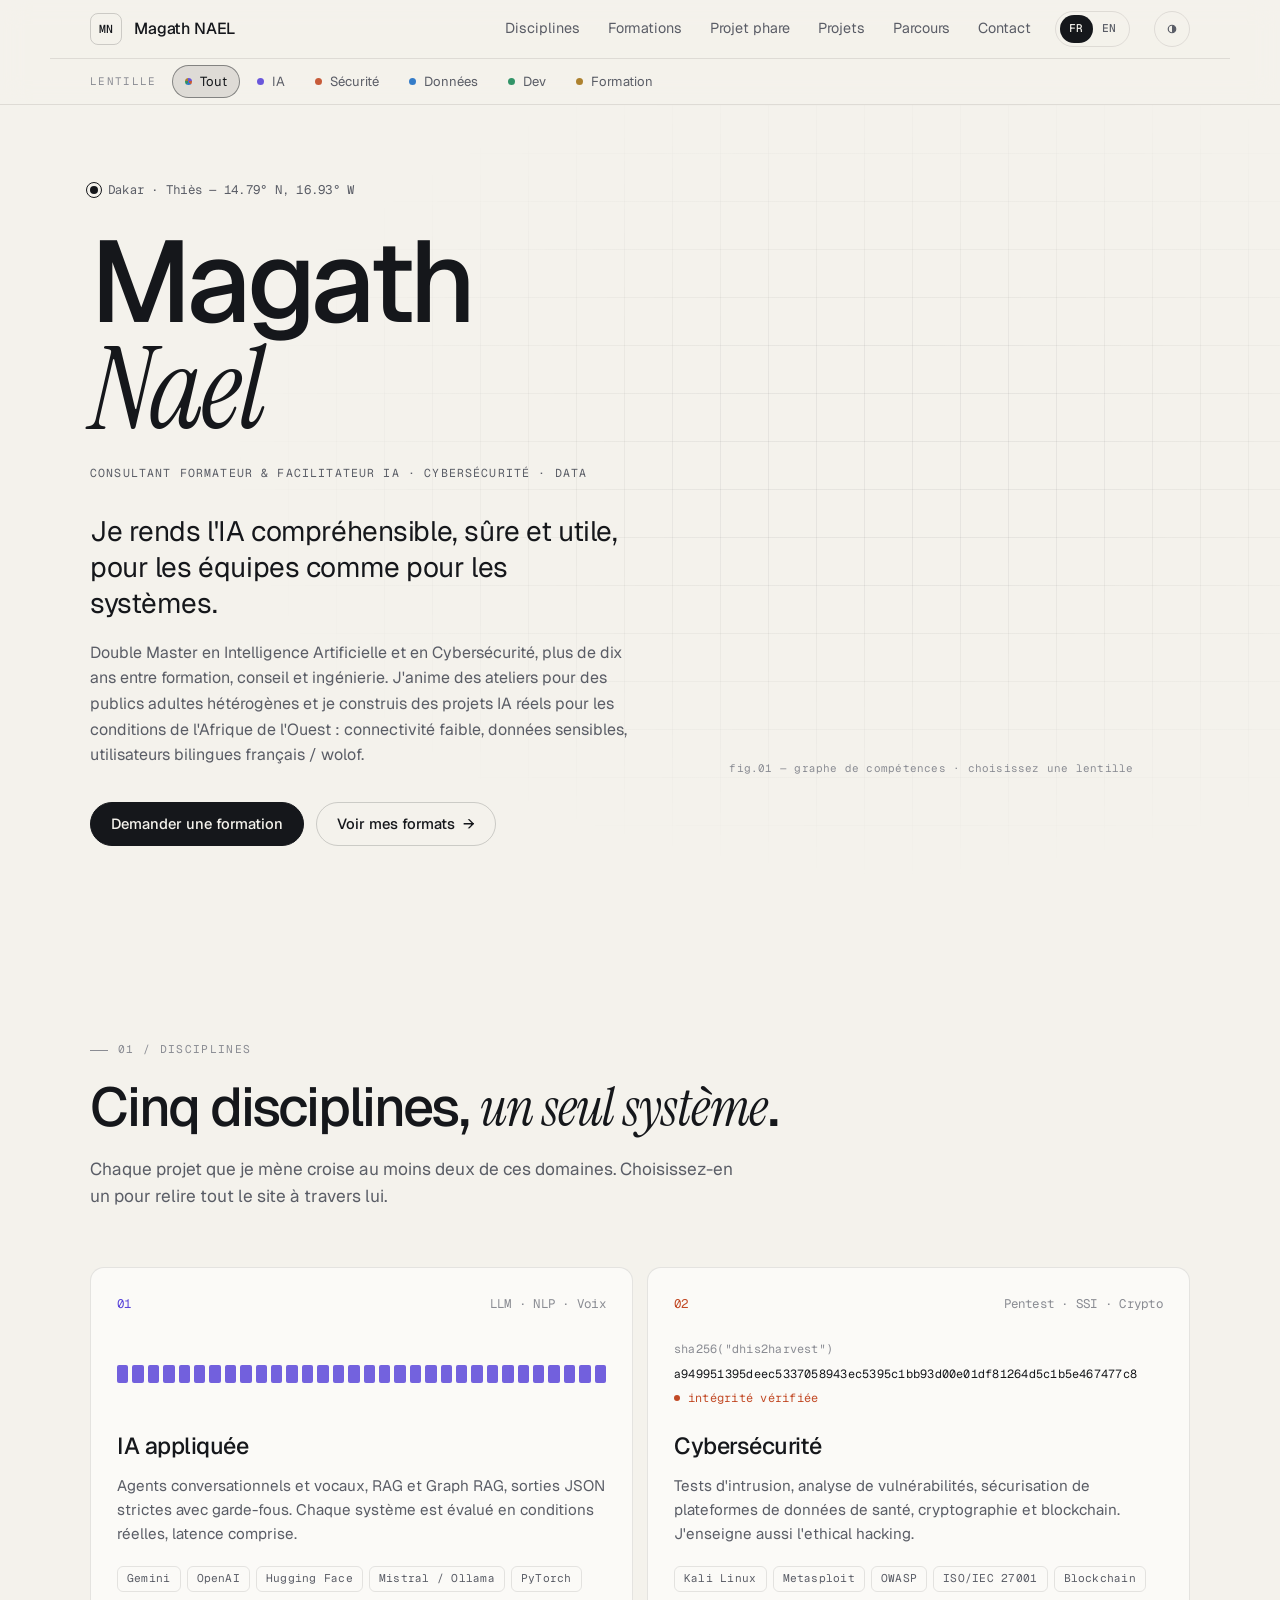
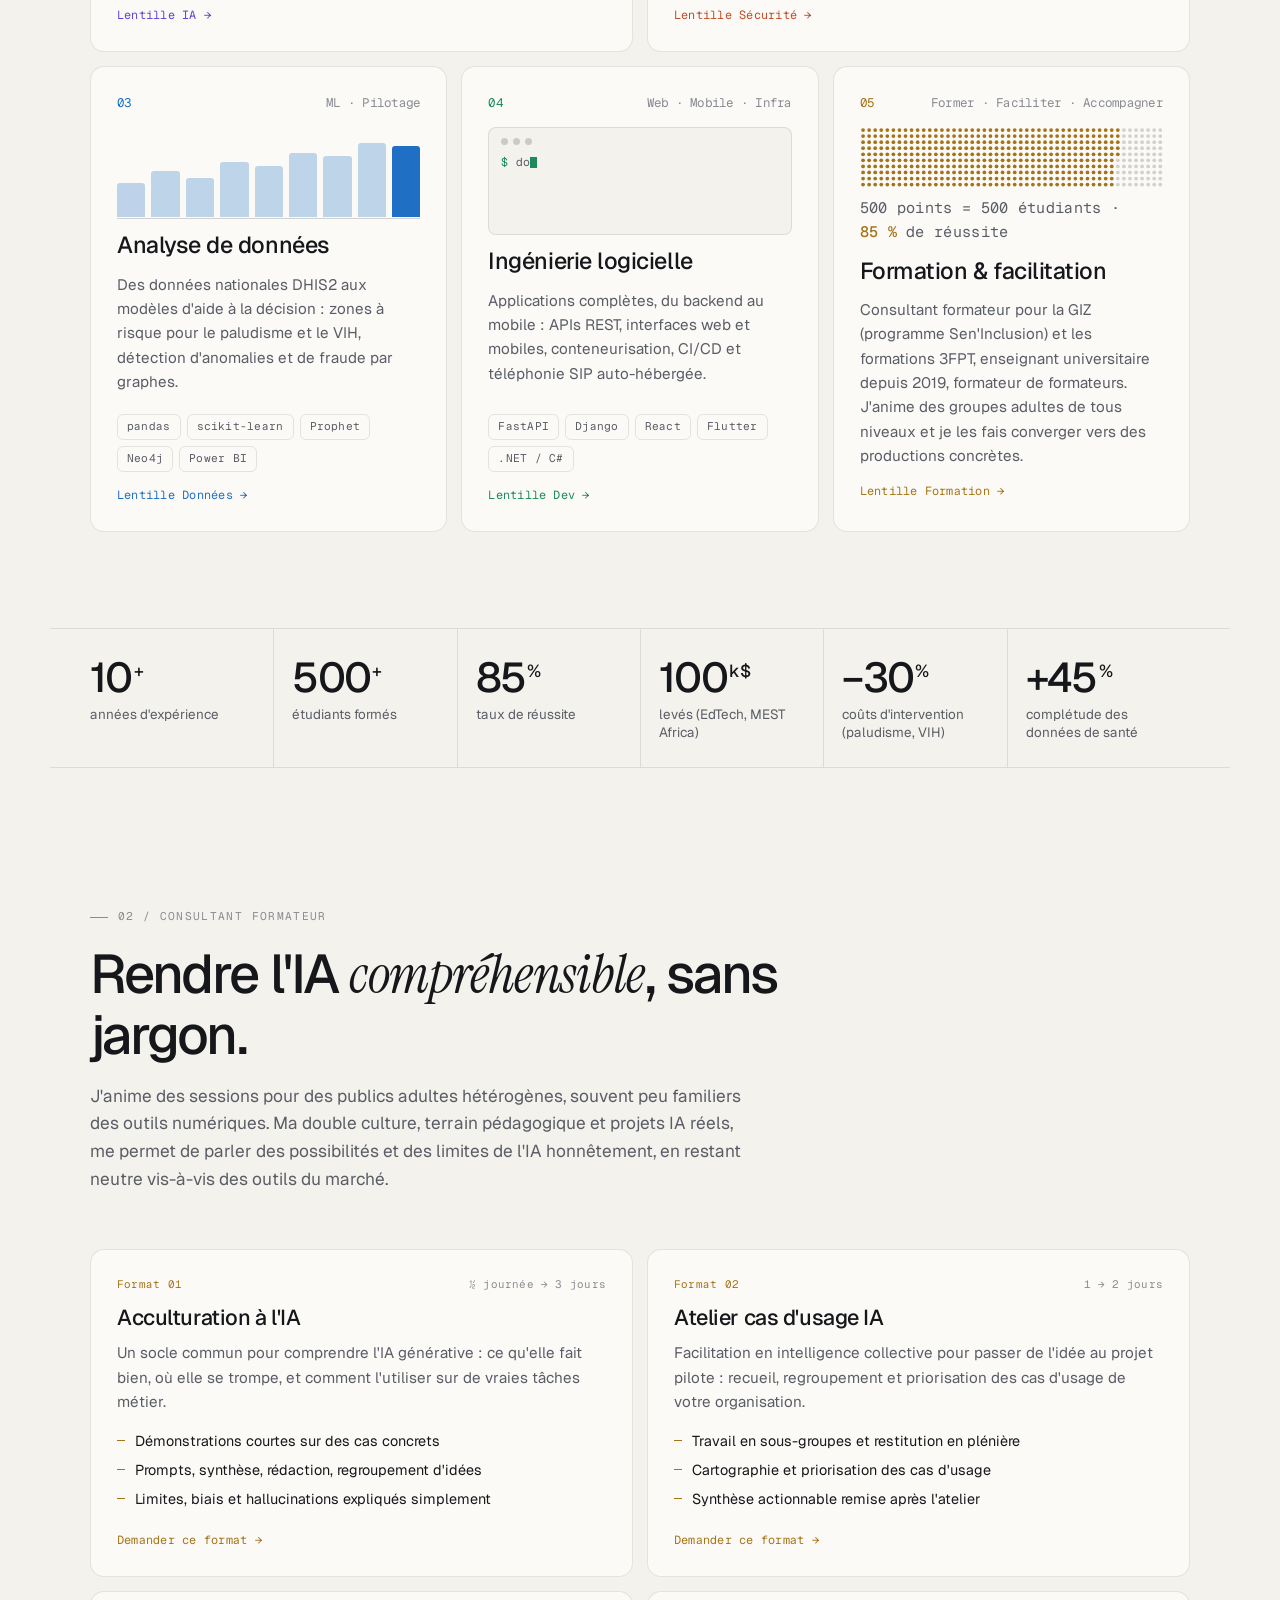
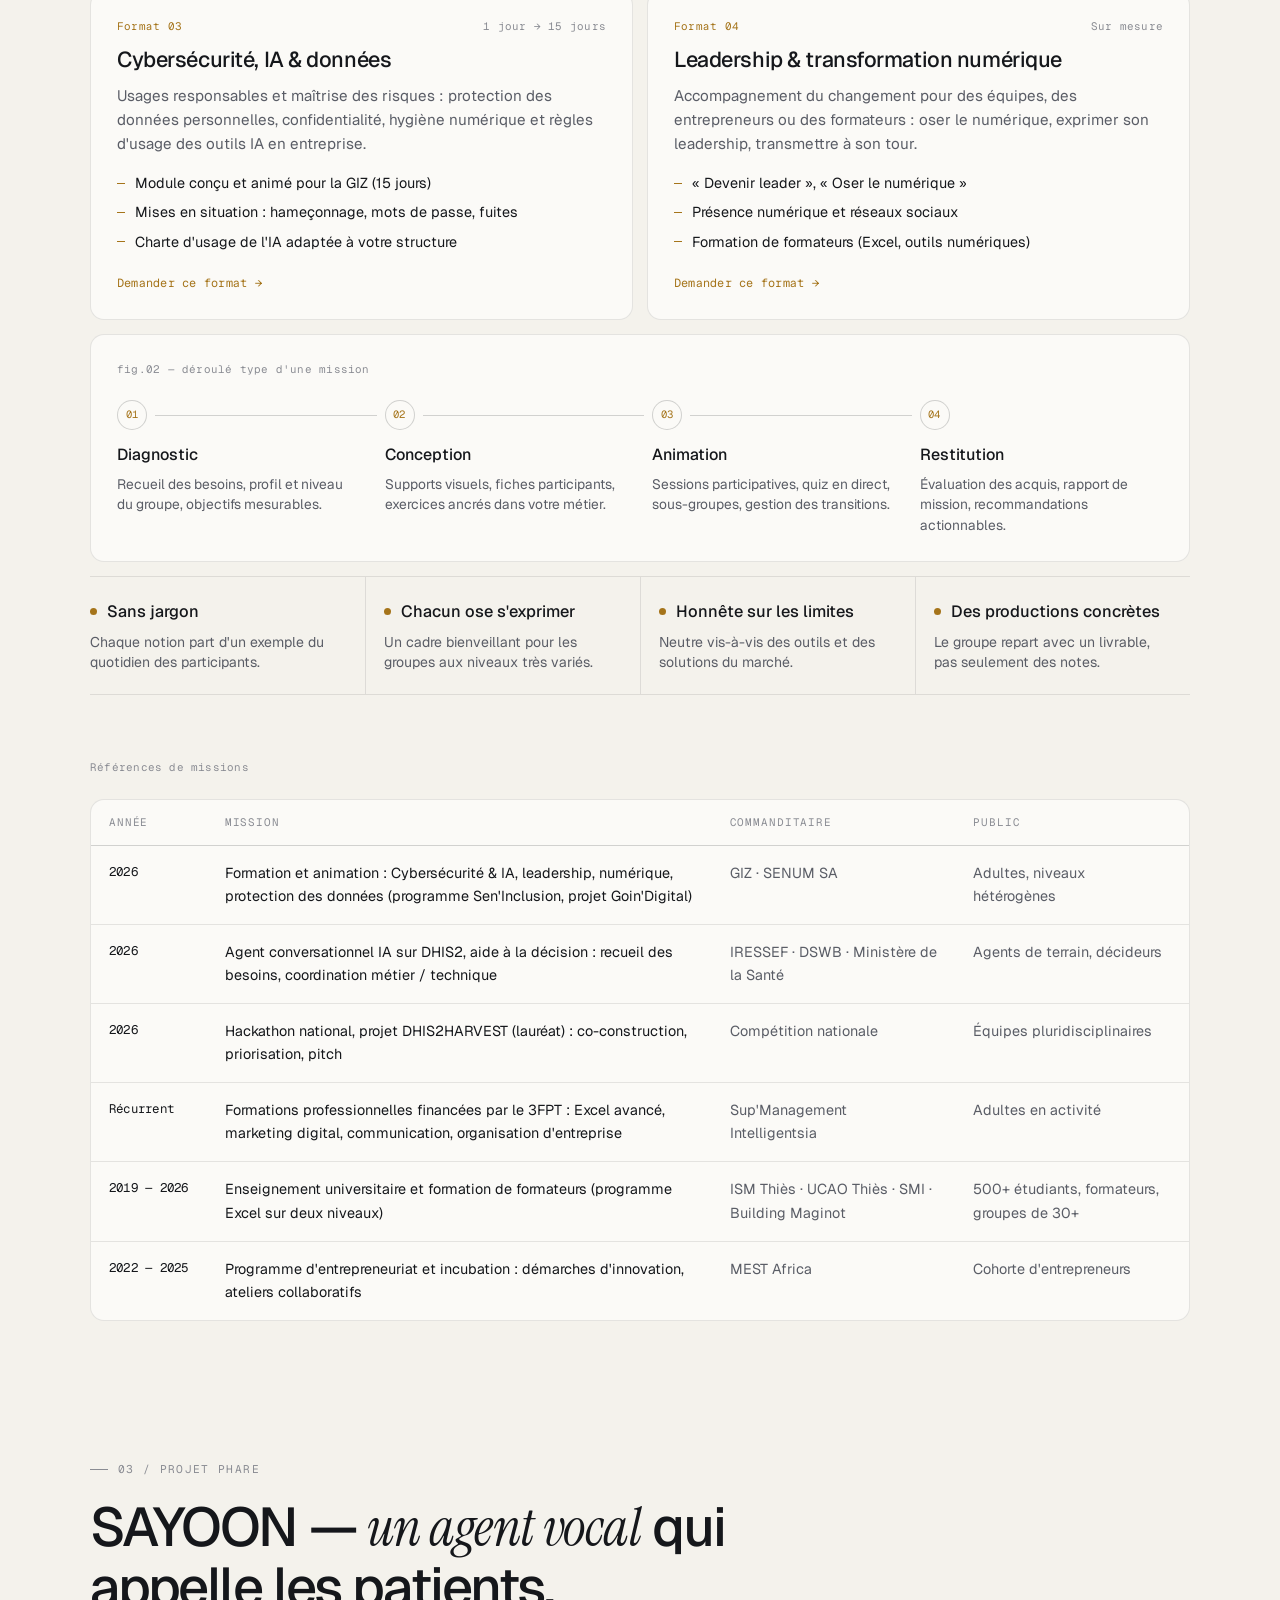
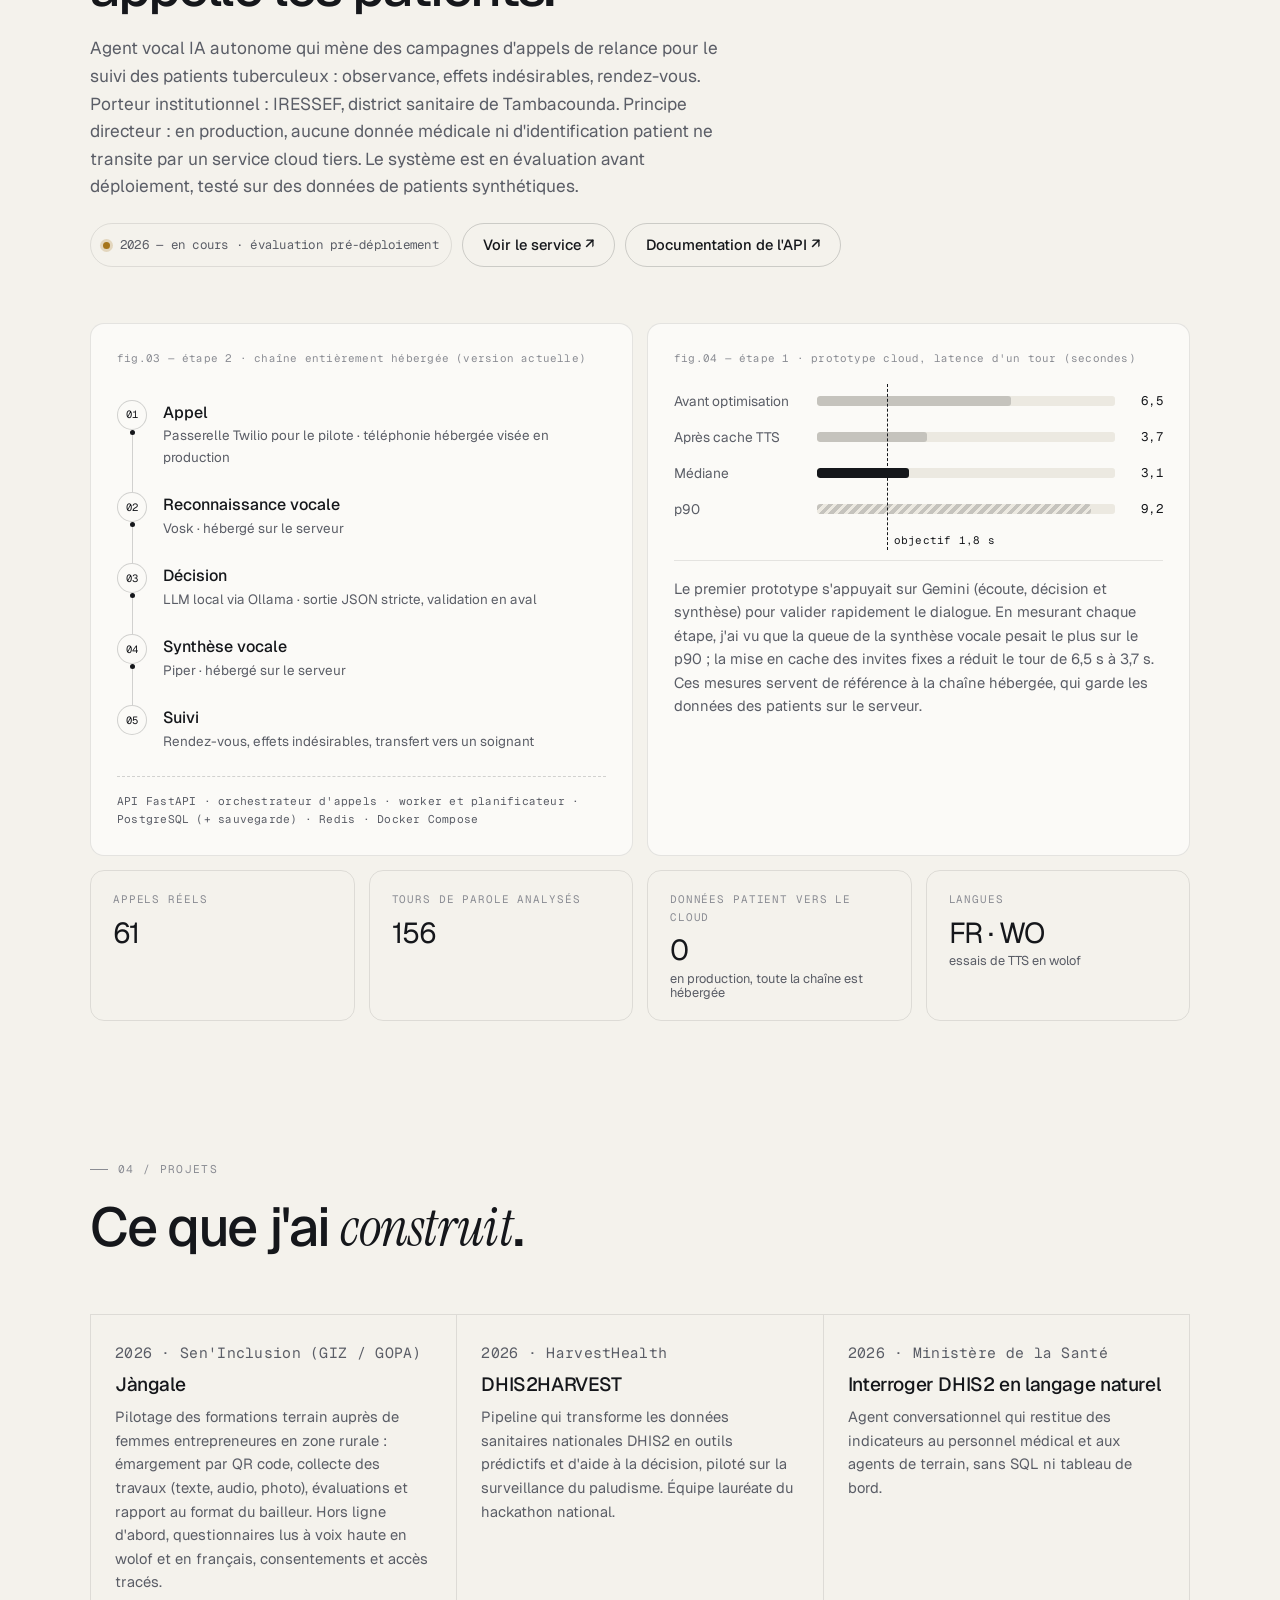
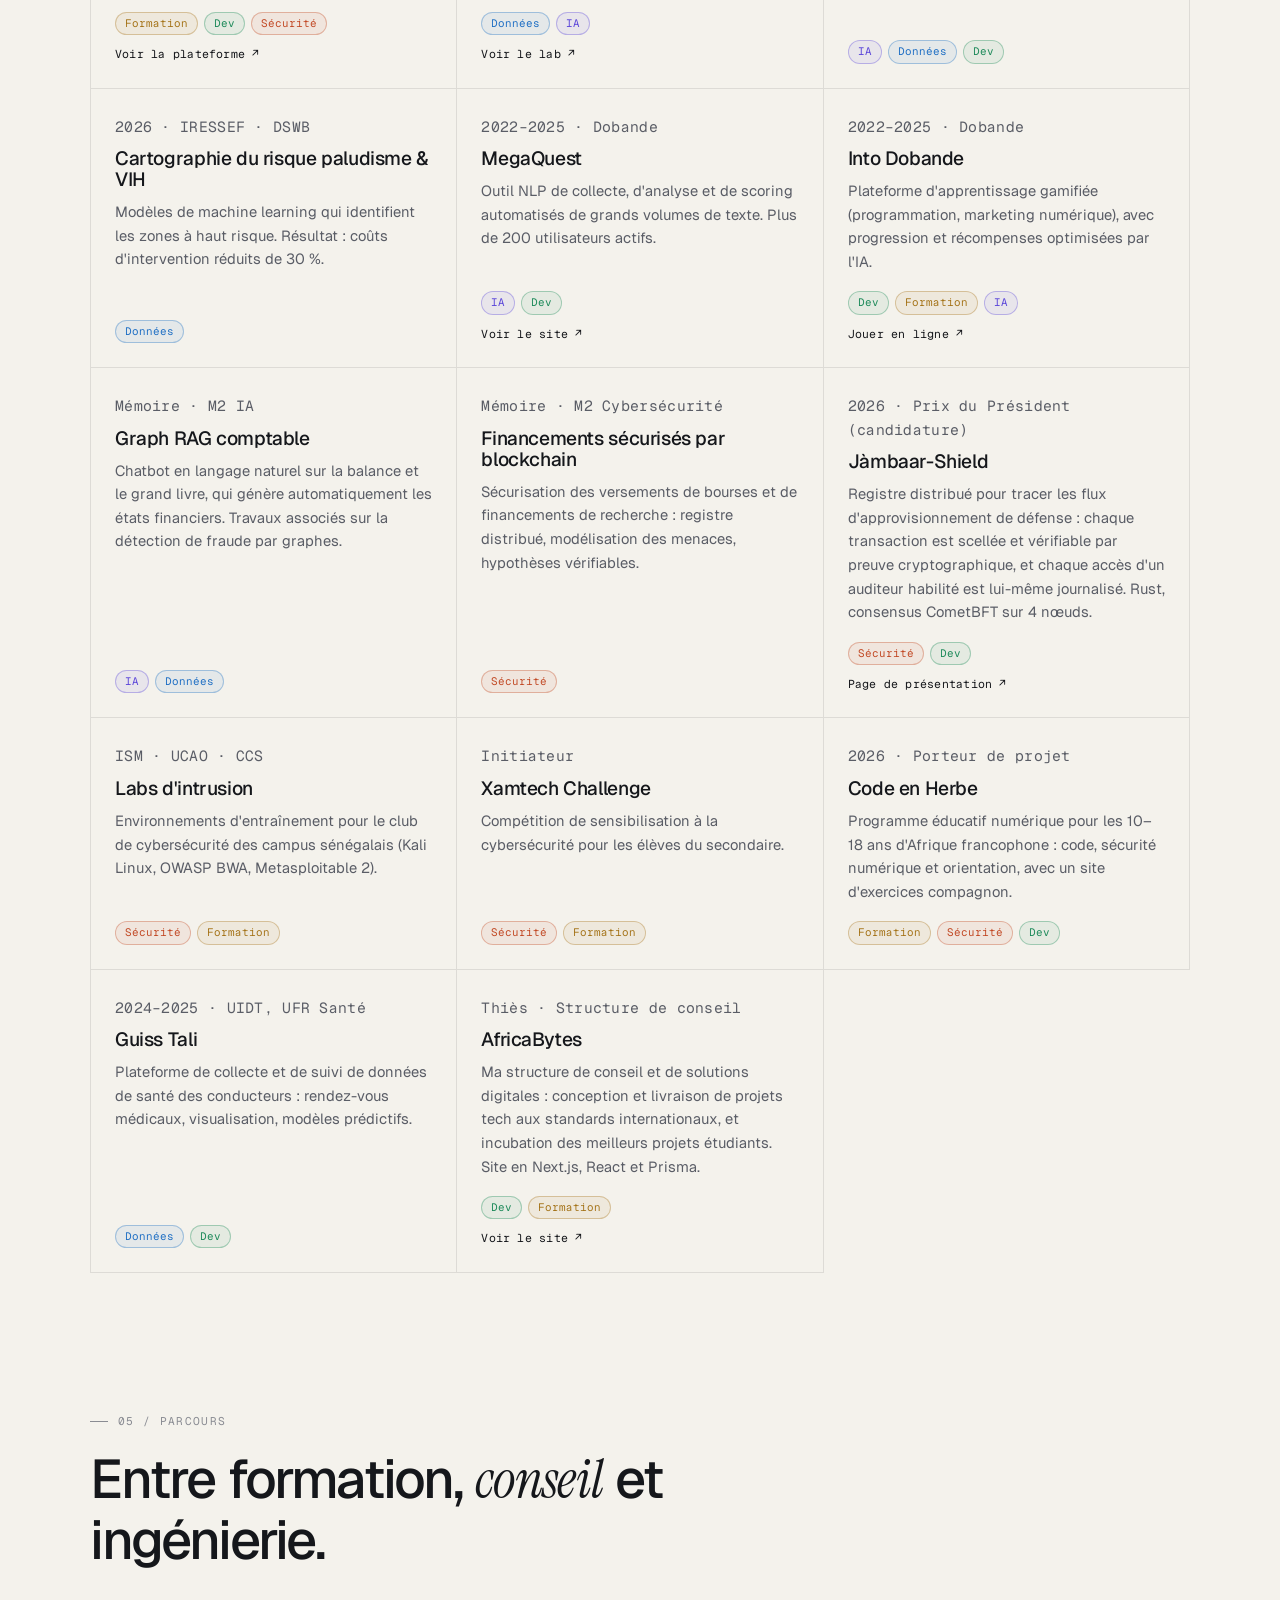
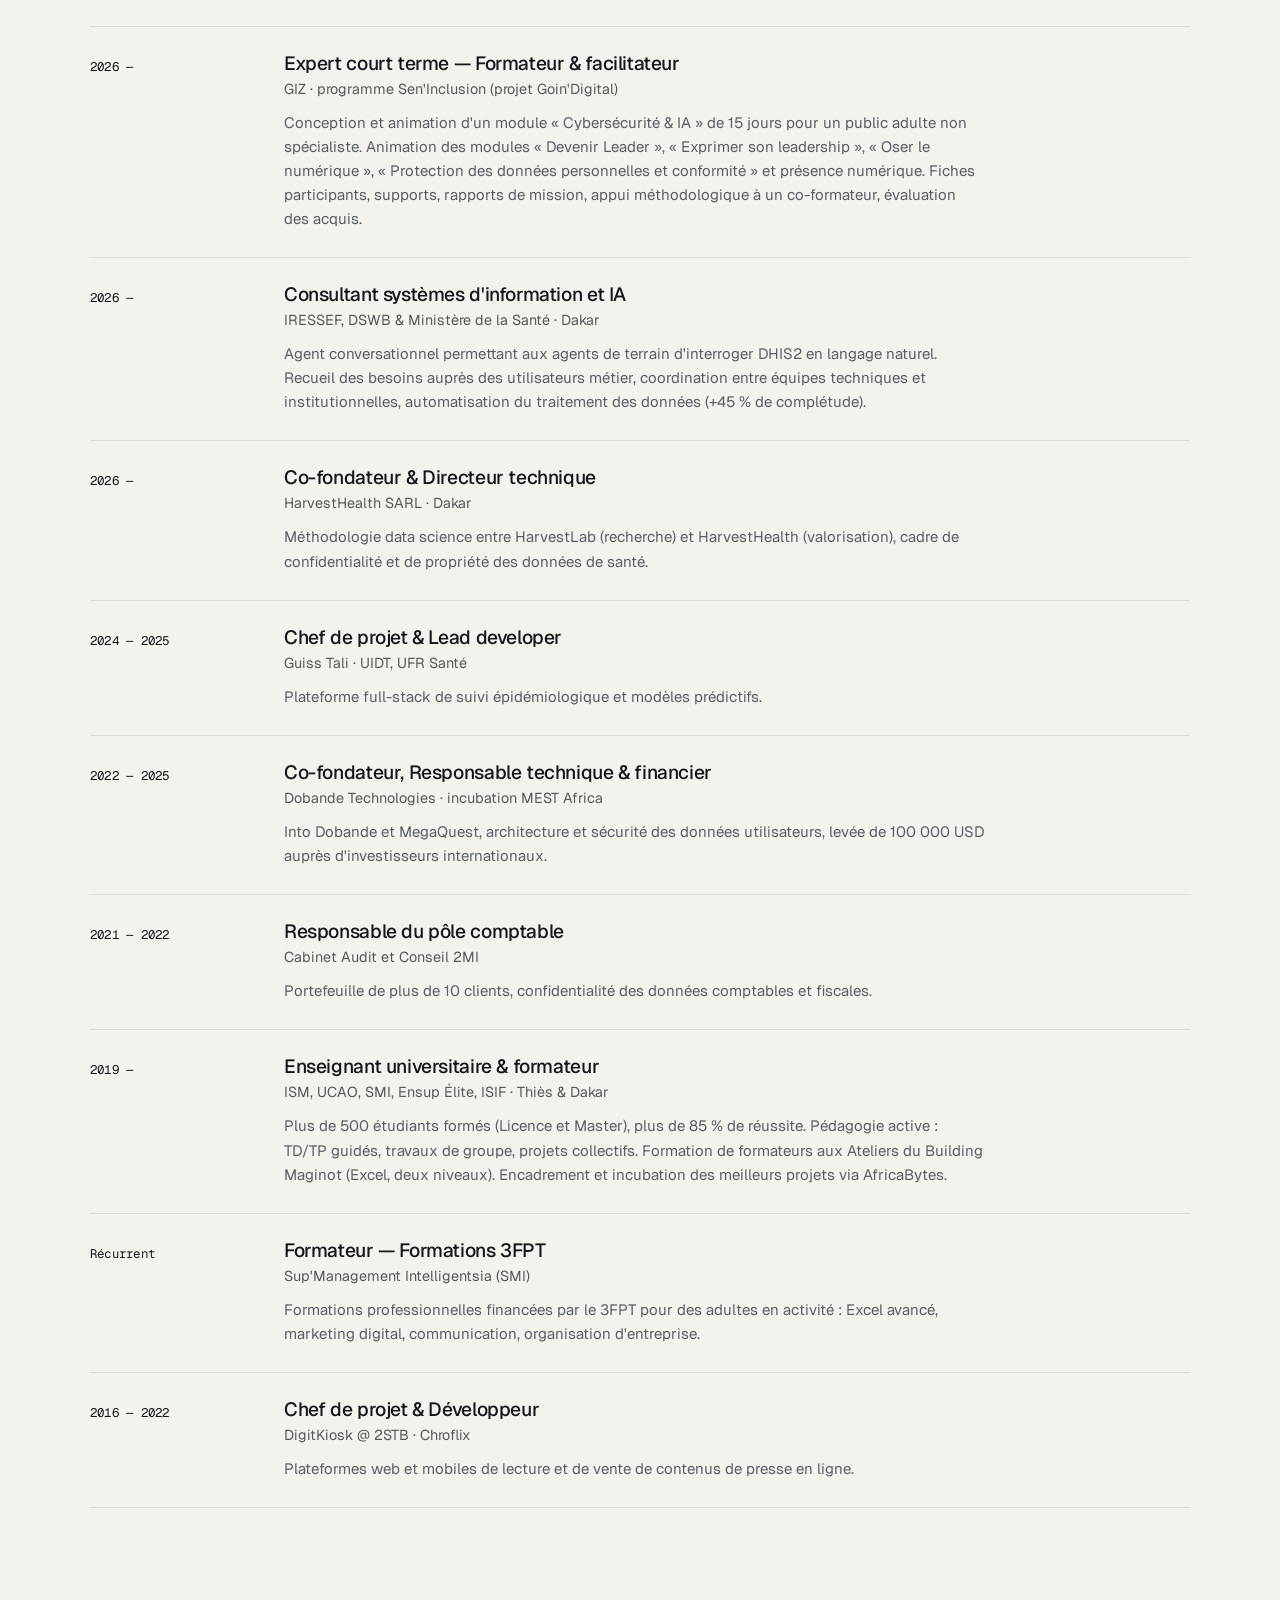
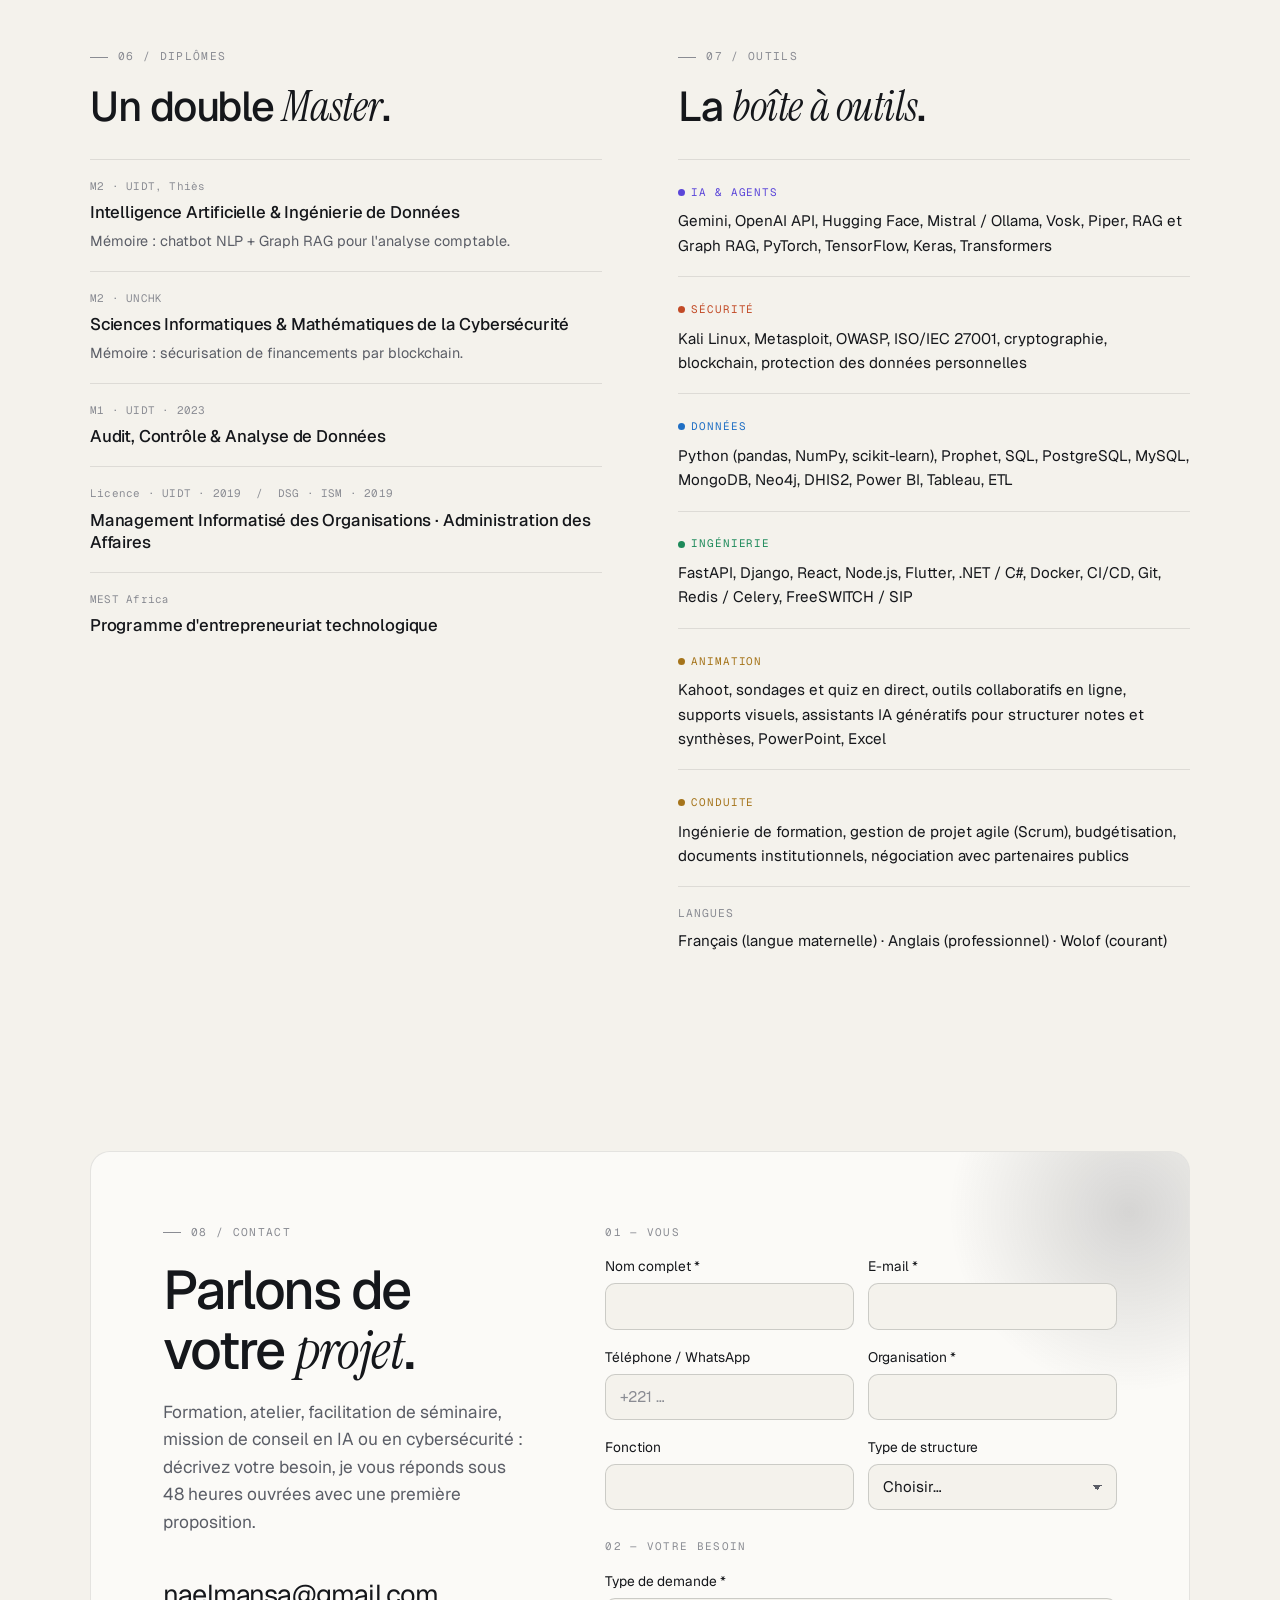
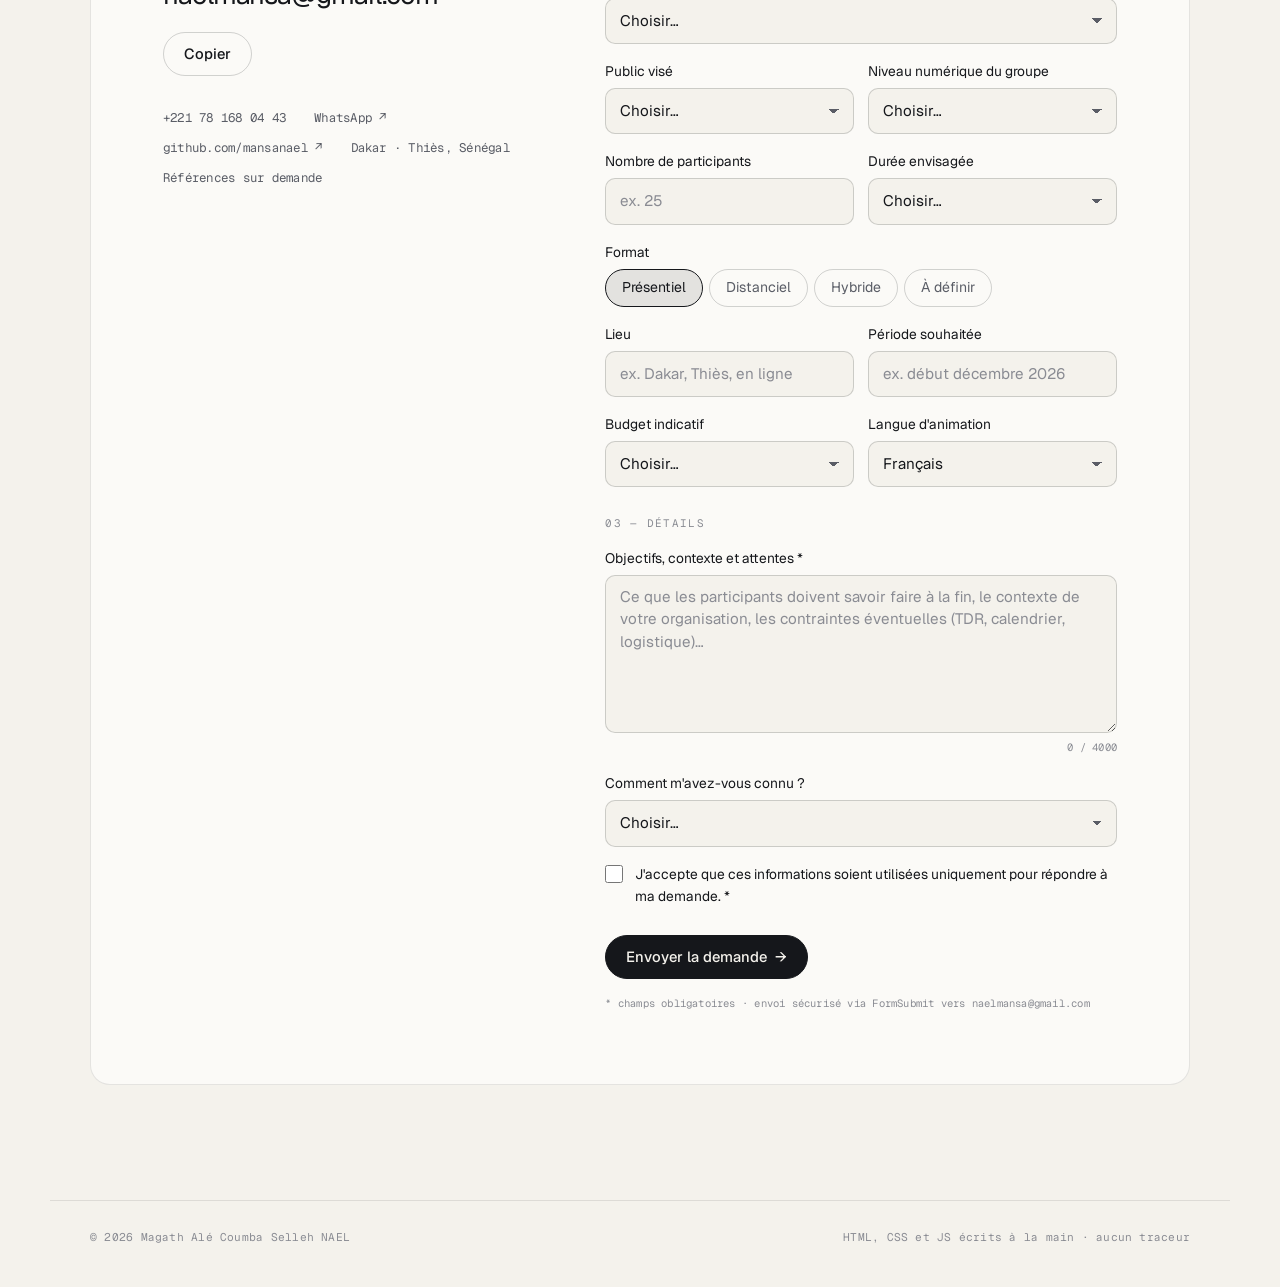
==== commit 0dc5e7af: "mis à jour liens" ====
--- a/index.html
+++ b/index.html
@@ -6,6 +6,9 @@
   <title>Magath NAEL — Consultant formateur IA, Cybersécurité & Données</title>
   <meta name="description" content="Magath NAEL — Consultant formateur et facilitateur en intelligence artificielle, cybersécurité et transformation numérique. Ingénieur IA appliquée et data scientist. Dakar / Thiès, Sénégal.">
   <meta name="theme-color" content="#0b0c0e">
+  <link rel="alternate" hreflang="fr" href="https://mansanael.netlify.app/">
+  <link rel="alternate" hreflang="en" href="https://mansanael.netlify.app/en/">
+  <link rel="alternate" hreflang="x-default" href="https://mansanael.netlify.app/">
   <link rel="icon" href="data:image/svg+xml,%3Csvg xmlns='http://www.w3.org/2000/svg' viewBox='0 0 32 32'%3E%3Crect width='32' height='32' rx='7' fill='%230b0c0e'/%3E%3Ctext x='16' y='21' text-anchor='middle' font-family='monospace' font-size='13' font-weight='600' fill='%23e9e7e2'%3EMN%3C/text%3E%3C/svg%3E">
   <link rel="preconnect" href="https://fonts.googleapis.com">
   <link rel="preconnect" href="https://fonts.gstatic.com" crossorigin>
@@ -37,6 +40,7 @@
         <a href="#parcours">Parcours</a>
         <a href="#contact">Contact</a>
       </nav>
+      <a class="lang-switch mono" href="en/index.html" hreflang="en" lang="en" aria-label="Read this site in English"><b>FR</b><span>EN</span></a>
       <button class="theme-toggle" type="button" aria-label="Changer de thème">
         <svg viewBox="0 0 24 24" width="18" height="18" aria-hidden="true"><circle cx="12" cy="12" r="5" fill="none" stroke="currentColor" stroke-width="1.6"/><path d="M12 7a5 5 0 0 1 0 10z" fill="currentColor"/></svg>
       </button>
@@ -310,39 +314,43 @@
       <header class="section-head reveal">
         <p class="section-index mono">03 / Projet phare</p>
         <h2>SAYOON — <em>un agent vocal</em> qui appelle les patients.</h2>
-        <p class="lead">Agent vocal autonome pour le suivi des patients atteints de tuberculose au Sénégal, sur une téléphonie auto-hébergée. Le pipeline complet est en phase d'évaluation, avant déploiement, et testé sur des données de patients synthétiques.</p>
-        <p class="status mono"><span class="dot"></span>2026 — en cours · évaluation pré-déploiement</p>
+        <p class="lead">Agent vocal IA autonome qui mène des campagnes d'appels de relance pour le suivi des patients tuberculeux&nbsp;: observance, effets indésirables, rendez-vous. Porteur institutionnel&nbsp;: IRESSEF, district sanitaire de Tambacounda. Principe directeur&nbsp;: en production, aucune donnée médicale ni d'identification patient ne transite par un service cloud tiers. Le système est en évaluation avant déploiement, testé sur des données de patients synthétiques.</p>
+        <div class="links-row">
+          <p class="status mono"><span class="dot"></span>2026 — en cours · évaluation pré-déploiement</p>
+          <a class="btn btn-ghost" href="https://sayoon.178-33-91-81.sslip.io" target="_blank" rel="noopener">Voir le service ↗</a>
+          <a class="btn btn-ghost" href="https://sayoon.178-33-91-81.sslip.io/docs" target="_blank" rel="noopener">Documentation de l'API ↗</a>
+        </div>
       </header>
 
       <div class="case">
         <div class="case-block reveal">
-          <p class="block-title mono">fig.03 — boucle vocale temps réel</p>
+          <p class="block-title mono">fig.03 — étape 2 · chaîne entièrement hébergée (version actuelle)</p>
           <ol class="pipeline">
-            <li><span class="mono">01</span><b>Appel SIP</b><small>FreeSWITCH · mod_audio_fork</small></li>
-            <li><span class="mono">02</span><b>Détection de parole</b><small>Silero VAD (ONNX) · fin de tour 800&nbsp;ms</small></li>
-            <li><span class="mono">03</span><b>Écoute + décision</b><small>Gemini 2.5 Flash · ASR et décision en un seul appel</small></li>
-            <li><span class="mono">04</span><b>Garde-fous</b><small>Sortie JSON stricte · validation en aval</small></li>
-            <li><span class="mono">05</span><b>Synthèse vocale</b><small>Gemini TTS · invites fixes pré-synthétisées</small></li>
+            <li><span class="mono">01</span><b>Appel</b><small>Passerelle Twilio pour le pilote · téléphonie hébergée visée en production</small></li>
+            <li><span class="mono">02</span><b>Reconnaissance vocale</b><small>Vosk · hébergé sur le serveur</small></li>
+            <li><span class="mono">03</span><b>Décision</b><small>LLM local via Ollama · sortie JSON stricte, validation en aval</small></li>
+            <li><span class="mono">04</span><b>Synthèse vocale</b><small>Piper · hébergé sur le serveur</small></li>
+            <li><span class="mono">05</span><b>Suivi</b><small>Rendez-vous, effets indésirables, transfert vers un soignant</small></li>
           </ol>
-          <p class="pipeline-foot mono">Orchestration Python asyncio · PostgreSQL · Redis / Celery · Neo4j · transfert structuré vers un opérateur humain</p>
+          <p class="pipeline-foot mono">API FastAPI · orchestrateur d'appels · worker et planificateur · PostgreSQL (+ sauvegarde) · Redis · Docker Compose</p>
         </div>
 
         <div class="case-block reveal">
-          <p class="block-title mono">fig.04 — latence d'un tour complet (secondes)</p>
-          <div class="latency" role="img" aria-label="Latence : 6,5 s avant optimisation, 3,7 s après mise en cache, médiane actuelle 3,1 s, p90 9,2 s, objectif 1,8 s.">
+          <p class="block-title mono">fig.04 — étape 1 · prototype cloud, latence d'un tour (secondes)</p>
+          <div class="latency" role="img" aria-label="Latence du prototype : 6,5 s avant optimisation, 3,7 s après mise en cache, médiane 3,1 s, p90 9,2 s, objectif 1,8 s.">
             <div class="lat-row"><span class="lat-l">Avant optimisation</span><span class="lat-bar"><i style="--w:65%"></i></span><span class="lat-v mono">6,5</span></div>
             <div class="lat-row"><span class="lat-l">Après cache TTS</span><span class="lat-bar"><i style="--w:37%"></i></span><span class="lat-v mono">3,7</span></div>
-            <div class="lat-row is-accent"><span class="lat-l">Médiane actuelle</span><span class="lat-bar"><i style="--w:31%"></i></span><span class="lat-v mono">3,1</span></div>
-            <div class="lat-row is-muted"><span class="lat-l">p90 actuel</span><span class="lat-bar"><i style="--w:92%"></i></span><span class="lat-v mono">9,2</span></div>
+            <div class="lat-row is-accent"><span class="lat-l">Médiane</span><span class="lat-bar"><i style="--w:31%"></i></span><span class="lat-v mono">3,1</span></div>
+            <div class="lat-row is-muted"><span class="lat-l">p90</span><span class="lat-bar"><i style="--w:92%"></i></span><span class="lat-v mono">9,2</span></div>
             <div class="lat-target" style="--x:0.18"><span class="mono">objectif 1,8&nbsp;s</span></div>
           </div>
-          <p class="note">En mesurant la latence de chaque étape, j'ai vu que la queue de la synthèse vocale pesait le plus sur le p90. La mise en cache des invites fixes a réduit le tour de 6,5&nbsp;s à 3,7&nbsp;s. L'optimisation continue.</p>
+          <p class="note">Le premier prototype s'appuyait sur Gemini (écoute, décision et synthèse) pour valider rapidement le dialogue. En mesurant chaque étape, j'ai vu que la queue de la synthèse vocale pesait le plus sur le p90&nbsp;; la mise en cache des invites fixes a réduit le tour de 6,5&nbsp;s à 3,7&nbsp;s. Ces mesures servent de référence à la chaîne hébergée, qui garde les données des patients sur le serveur.</p>
         </div>
 
         <dl class="case-stats reveal">
           <div><dt class="mono">appels réels</dt><dd>61</dd></div>
           <div><dt class="mono">tours de parole analysés</dt><dd>156</dd></div>
-          <div><dt class="mono">LLM local sur CPU</dt><dd>19–47&nbsp;s<small>par décision, jugé non viable</small></dd></div>
+          <div><dt class="mono">données patient vers le cloud</dt><dd>0<small>en production, toute la chaîne est hébergée</small></dd></div>
           <div><dt class="mono">langues</dt><dd>FR · WO<small>essais de TTS en wolof</small></dd></div>
         </dl>
       </div>
@@ -356,11 +364,20 @@
       </header>
 
       <div class="projects">
+        <article class="project reveal lensable" data-tags="edu dev secu">
+          <p class="project-meta mono">2026 · Sen'Inclusion (GIZ / GOPA)</p>
+          <h3>Jàngale</h3>
+          <p>Pilotage des formations terrain auprès de femmes entrepreneures en zone rurale&nbsp;: émargement par QR code, collecte des travaux (texte, audio, photo), évaluations et rapport au format du bailleur. Hors ligne d'abord, questionnaires lus à voix haute en wolof et en français, consentements et accès tracés.</p>
+          <ul class="tags"><li data-t="edu">Formation</li><li data-t="dev">Dev</li><li data-t="secu">Sécurité</li></ul>
+          <a class="project-link mono" href="https://jangale.178-33-91-81.sslip.io" target="_blank" rel="noopener">Voir la plateforme ↗</a>
+        </article>
+
         <article class="project reveal lensable" data-tags="data ia">
           <p class="project-meta mono">2026 · HarvestHealth</p>
           <h3>DHIS2HARVEST</h3>
           <p>Pipeline qui transforme les données sanitaires nationales DHIS2 en outils prédictifs et d'aide à la décision, piloté sur la surveillance du paludisme. Équipe lauréate du hackathon national.</p>
           <ul class="tags"><li data-t="data">Données</li><li data-t="ia">IA</li></ul>
+          <a class="project-link mono" href="https://lab.dhis-harvest.com" target="_blank" rel="noopener">Voir le lab ↗</a>
         </article>
 
         <article class="project reveal lensable" data-tags="ia data dev">
@@ -382,6 +399,7 @@
           <h3>MegaQuest</h3>
           <p>Outil NLP de collecte, d'analyse et de scoring automatisés de grands volumes de texte. Plus de 200 utilisateurs actifs.</p>
           <ul class="tags"><li data-t="ia">IA</li><li data-t="dev">Dev</li></ul>
+          <a class="project-link mono" href="https://megaquest.io" target="_blank" rel="noopener">Voir le site ↗</a>
         </article>
 
         <article class="project reveal lensable" data-tags="dev edu ia">
@@ -389,6 +407,7 @@
           <h3>Into Dobande</h3>
           <p>Plateforme d'apprentissage gamifiée (programmation, marketing numérique), avec progression et récompenses optimisées par l'IA.</p>
           <ul class="tags"><li data-t="dev">Dev</li><li data-t="edu">Formation</li><li data-t="ia">IA</li></ul>
+          <a class="project-link mono" href="https://mansanael.github.io/dobande-web/" target="_blank" rel="noopener">Jouer en ligne ↗</a>
         </article>
 
         <article class="project reveal lensable" data-tags="ia data">
@@ -405,6 +424,14 @@
           <ul class="tags"><li data-t="secu">Sécurité</li></ul>
         </article>
 
+        <article class="project reveal lensable" data-tags="secu dev">
+          <p class="project-meta mono">2026 · Prix du Président (candidature)</p>
+          <h3>Jàmbaar-Shield</h3>
+          <p>Registre distribué pour tracer les flux d'approvisionnement de défense&nbsp;: chaque transaction est scellée et vérifiable par preuve cryptographique, et chaque accès d'un auditeur habilité est lui-même journalisé. Rust, consensus CometBFT sur 4&nbsp;nœuds.</p>
+          <ul class="tags"><li data-t="secu">Sécurité</li><li data-t="dev">Dev</li></ul>
+          <a class="project-link mono" href="http://178.33.91.81:8088/jury/" target="_blank" rel="noopener">Page de présentation ↗</a>
+        </article>
+
         <article class="project reveal lensable" data-tags="secu edu">
           <p class="project-meta mono">ISM · UCAO · CCS</p>
           <h3>Labs d'intrusion</h3>
@@ -431,6 +458,14 @@
           <h3>Guiss Tali</h3>
           <p>Plateforme de collecte et de suivi de données de santé des conducteurs&nbsp;: rendez-vous médicaux, visualisation, modèles prédictifs.</p>
           <ul class="tags"><li data-t="data">Données</li><li data-t="dev">Dev</li></ul>
+        </article>
+
+        <article class="project reveal lensable" data-tags="dev edu">
+          <p class="project-meta mono">Thiès · Structure de conseil</p>
+          <h3>AfricaBytes</h3>
+          <p>Ma structure de conseil et de solutions digitales&nbsp;: conception et livraison de projets tech aux standards internationaux, et incubation des meilleurs projets étudiants. Site en Next.js, React et Prisma.</p>
+          <ul class="tags"><li data-t="dev">Dev</li><li data-t="edu">Formation</li></ul>
+          <a class="project-link mono" href="https://africabytes.178-33-91-81.sslip.io" target="_blank" rel="noopener">Voir le site ↗</a>
         </article>
       </div>
     </section>
@@ -559,7 +594,7 @@
         <div class="stack">
           <div class="stack-group reveal lensable" data-tags="ia">
             <p class="stack-title mono" data-t="ia">IA &amp; agents</p>
-            <p>Gemini, OpenAI API, Hugging Face, Mistral / Ollama, RAG et Graph RAG, PyTorch, TensorFlow, Keras, Transformers</p>
+            <p>Gemini, OpenAI API, Hugging Face, Mistral / Ollama, Vosk, Piper, RAG et Graph RAG, PyTorch, TensorFlow, Keras, Transformers</p>
           </div>
           <div class="stack-group reveal lensable" data-tags="secu">
             <p class="stack-title mono" data-t="secu">Sécurité</p>
@@ -612,6 +647,7 @@
         <form class="contact-form" id="contact-form" action="https://formsubmit.co/naelmansa@gmail.com" method="POST" novalidate>
           <input type="hidden" name="_subject" value="Nouvelle demande depuis le portfolio">
           <input type="hidden" name="_template" value="table">
+          <input type="hidden" name="Langue du site" value="Français">
           <input type="hidden" name="_captcha" value="false">
           <input type="text" name="_honey" class="hp" tabindex="-1" autocomplete="off" aria-hidden="true">
 
--- a/style.css
+++ b/style.css
@@ -146,6 +146,12 @@
 .nav-links { display: flex; gap: 28px; font-size: 0.9rem; color: var(--muted); }
 .nav-links a { position: relative; transition: color .2s; }
 .nav-links a:hover { color: var(--text); }
+.lang-switch { display: inline-flex; align-items: center; height: 36px; padding: 0 4px; border-radius: 999px; border: 1px solid var(--line); font-size: .7rem; transition: border-color .2s; }
+.lang-switch b, .lang-switch span { display: grid; place-items: center; height: 28px; padding: 0 9px; border-radius: 999px; font-weight: 500; }
+.lang-switch b { background: var(--text); color: var(--bg); }
+.lang-switch span { color: var(--muted); transition: color .2s; }
+.lang-switch:hover { border-color: var(--line-2); }
+.lang-switch:hover span { color: var(--text); }
 .theme-toggle { display: grid; place-items: center; width: 36px; height: 36px; border-radius: 50%; border: 1px solid var(--line); color: var(--muted); transition: color .2s, border-color .2s; }
 .theme-toggle:hover { color: var(--text); border-color: var(--line-2); }
 
@@ -443,6 +449,10 @@
   font-family: var(--mono); font-size: .68rem; color: var(--c);
 }
 .tags li { padding: 2px 9px; border-radius: 999px; border: 1px solid color-mix(in srgb, var(--c) 35%, transparent); background: color-mix(in srgb, var(--c) 7%, transparent); }
+.project-link { align-self: flex-start; display: inline-flex; gap: 6px; color: var(--accent); font-size: .72rem; transition: color .45s; }
+.project-link:hover { text-decoration: underline; text-underline-offset: 3px; }
+.links-row { display: flex; flex-wrap: wrap; gap: 10px; margin-top: 22px; }
+.links-row .status { margin-top: 0; }
 [data-t="ia"]   { --c: var(--c-ia) !important; }
 [data-t="secu"] { --c: var(--c-secu) !important; }
 [data-t="data"] { --c: var(--c-data) !important; }
